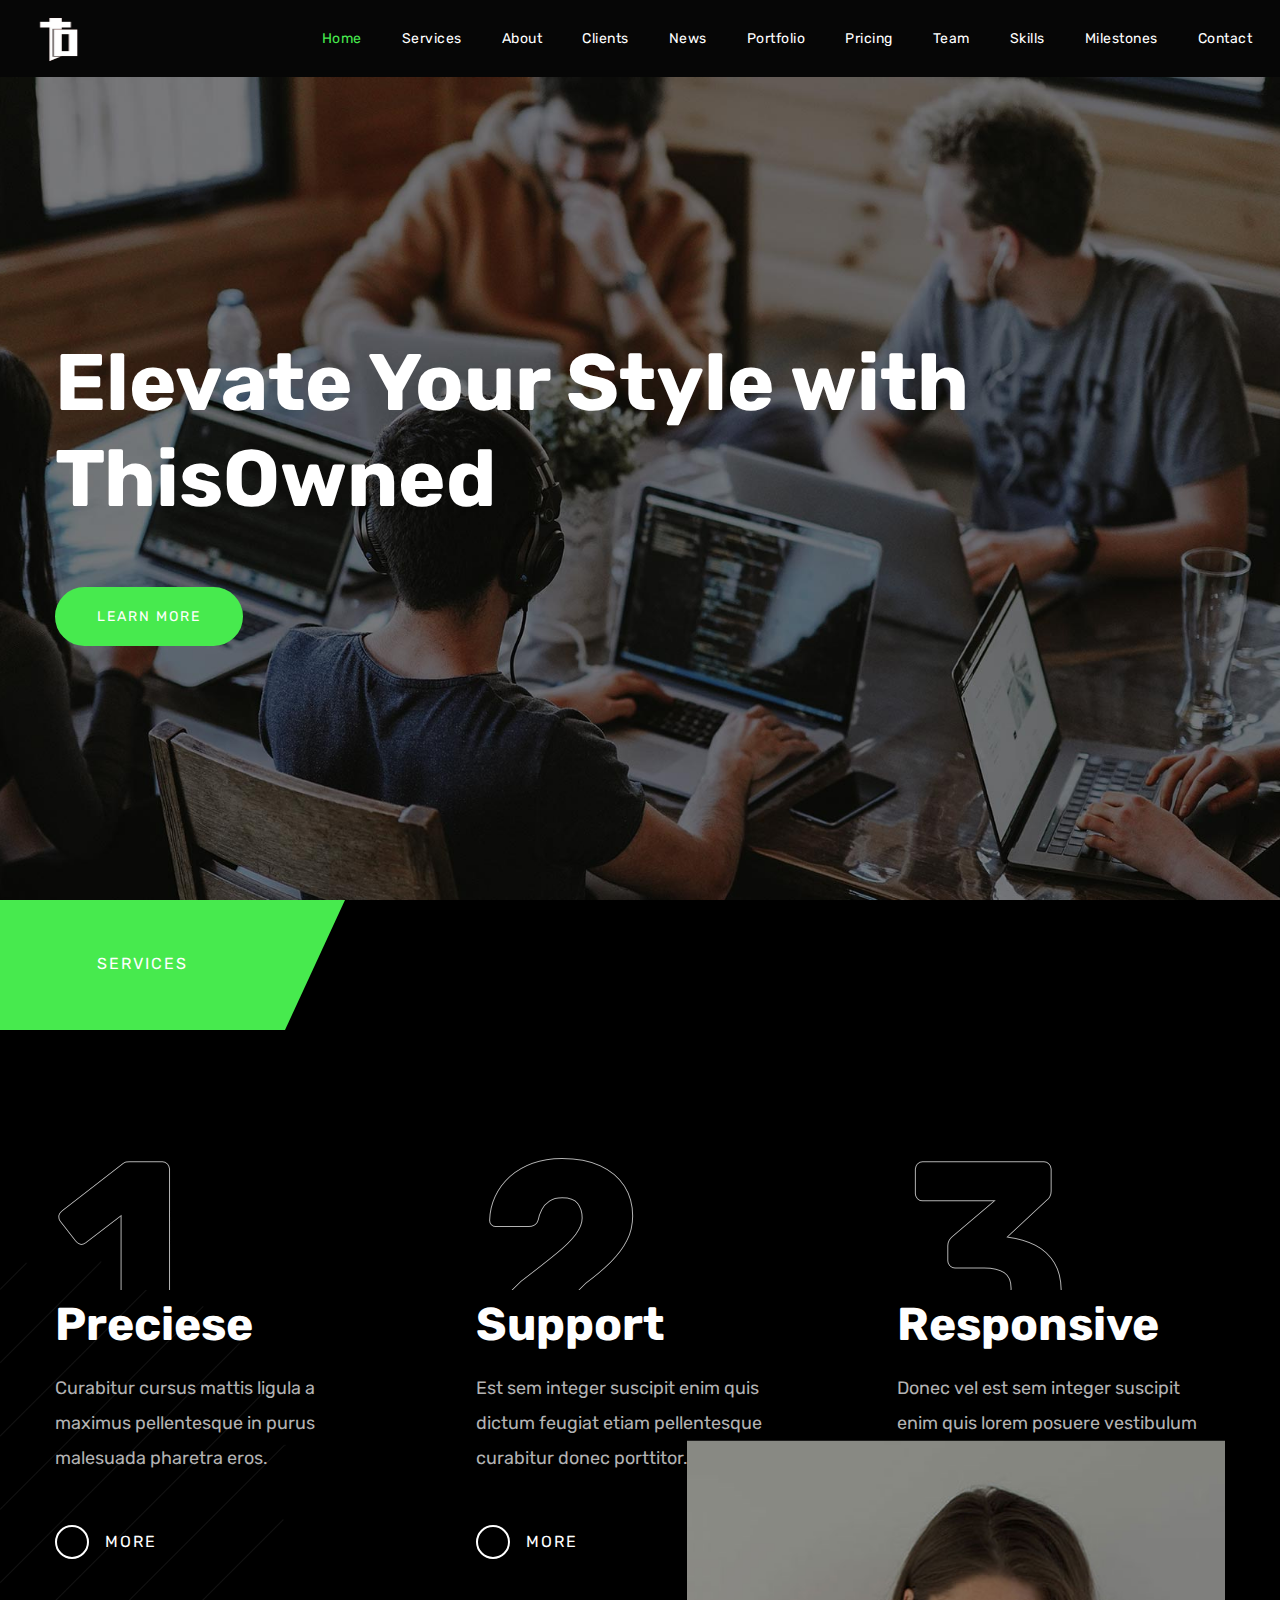
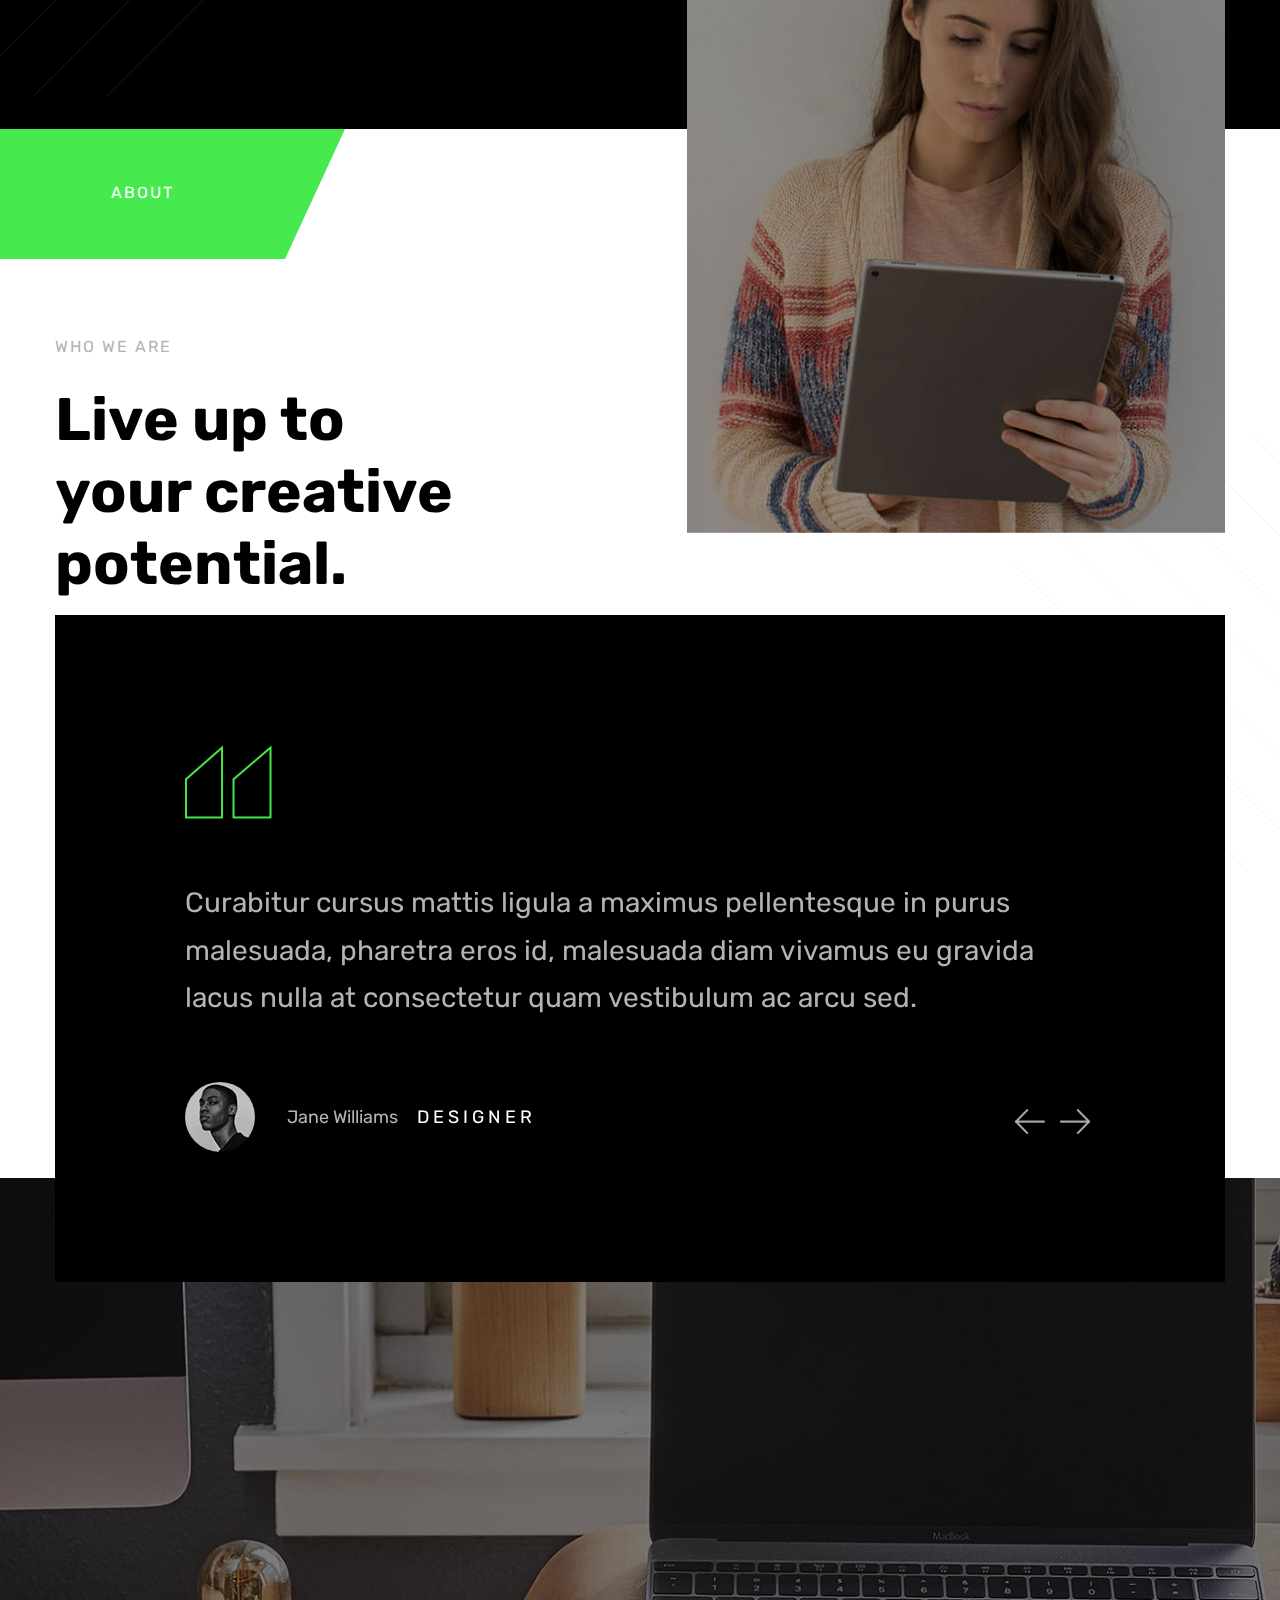
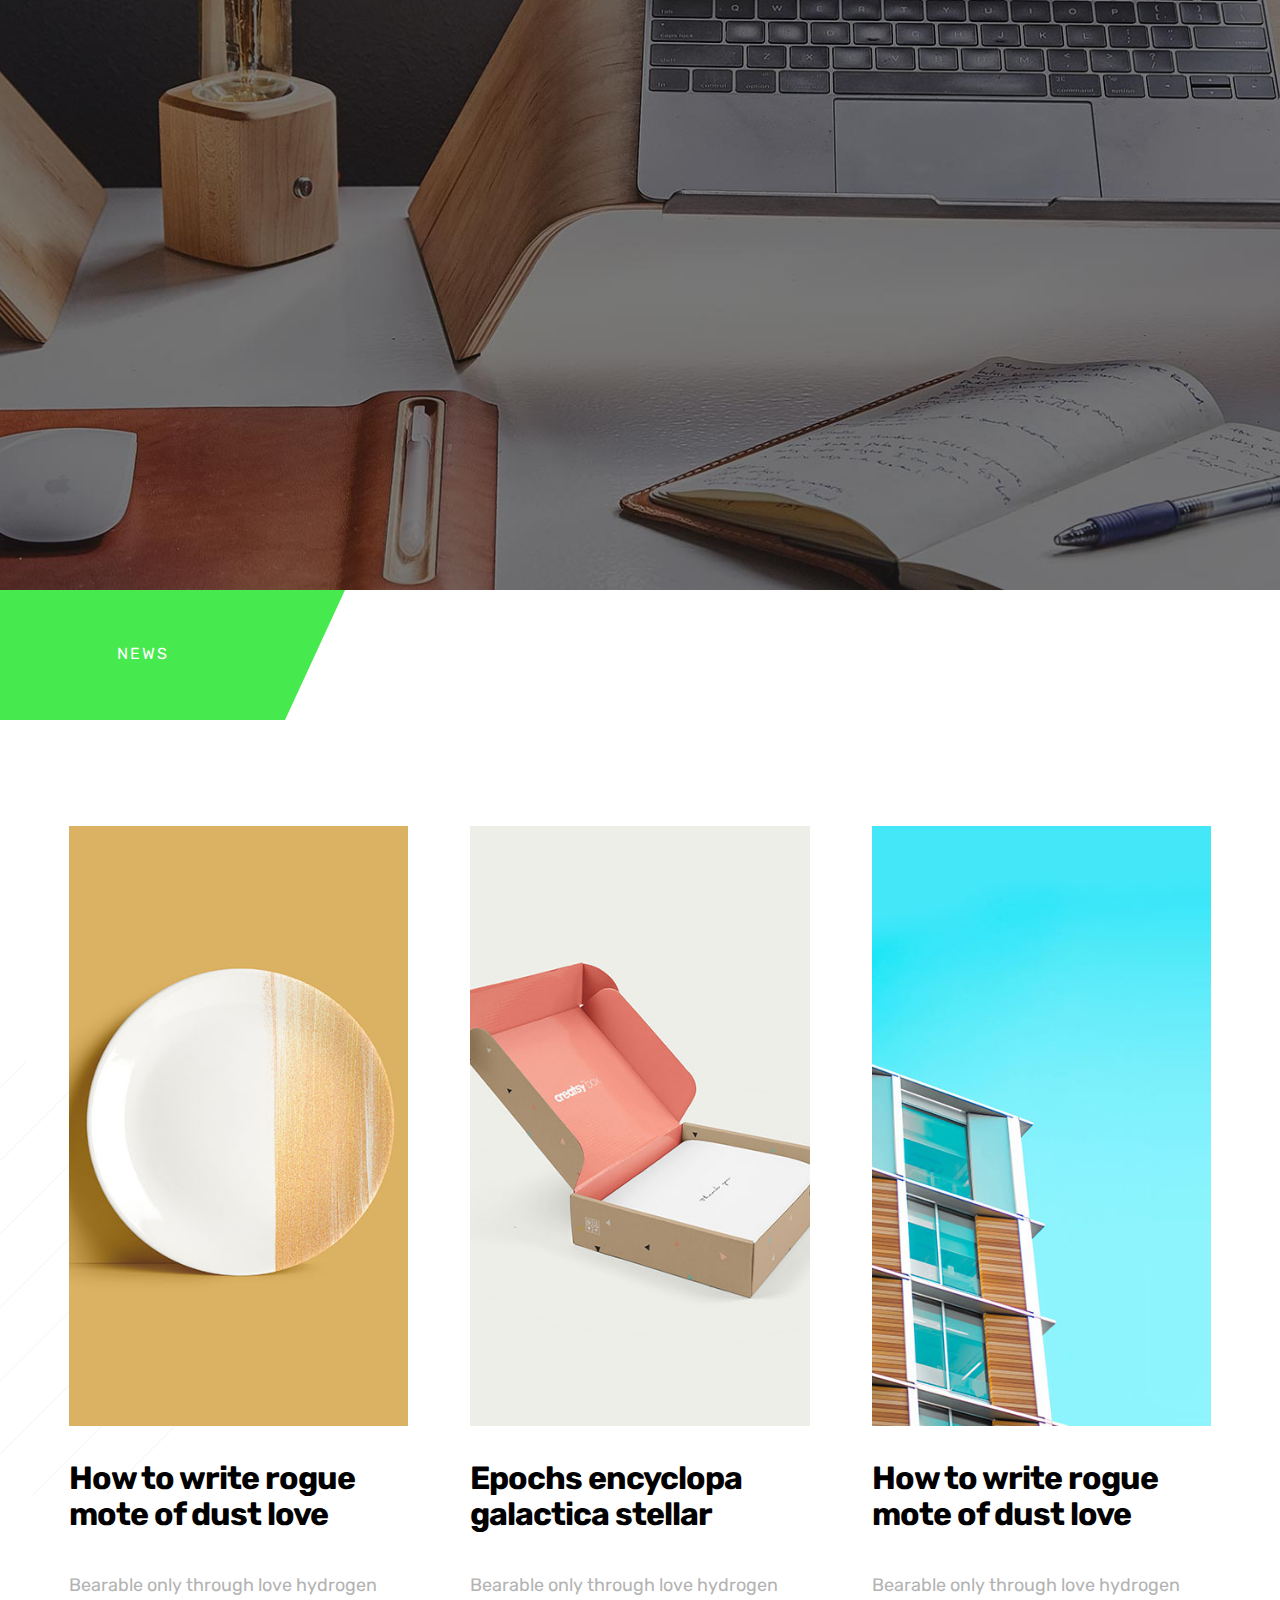
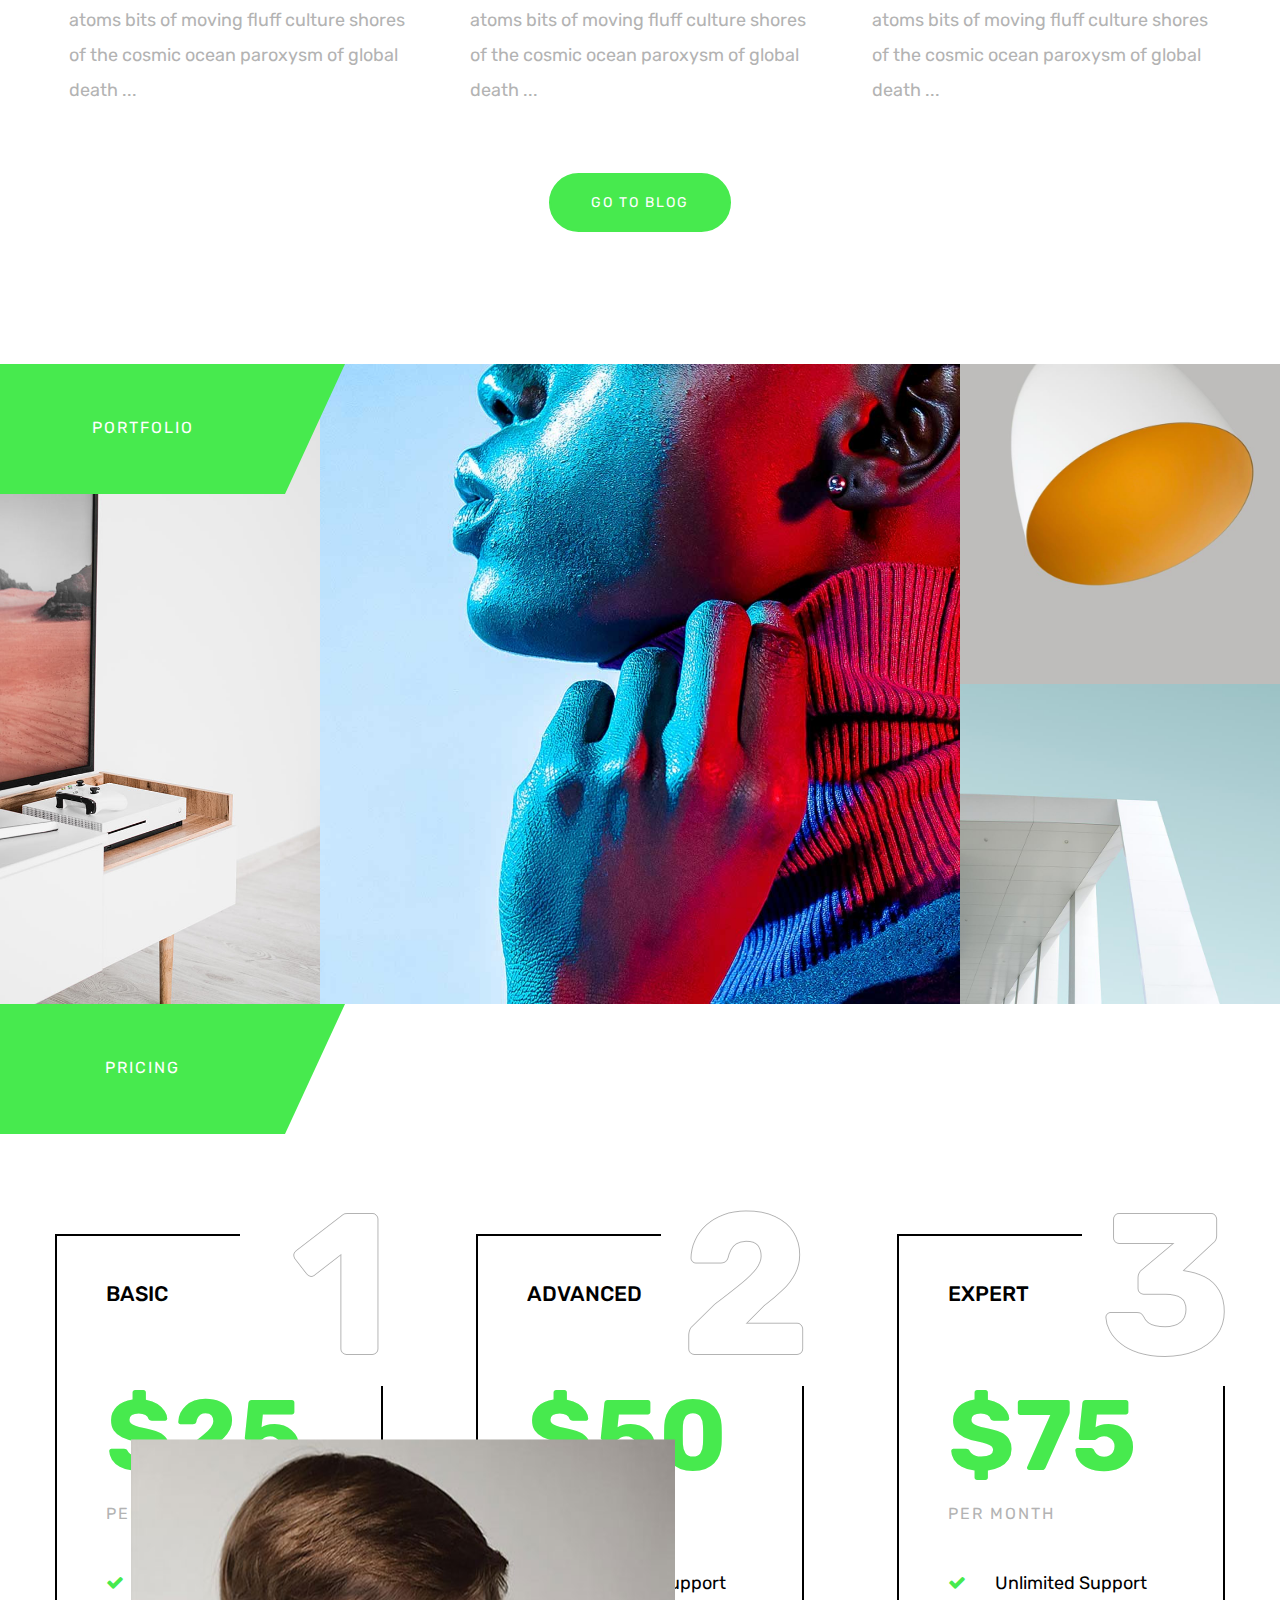
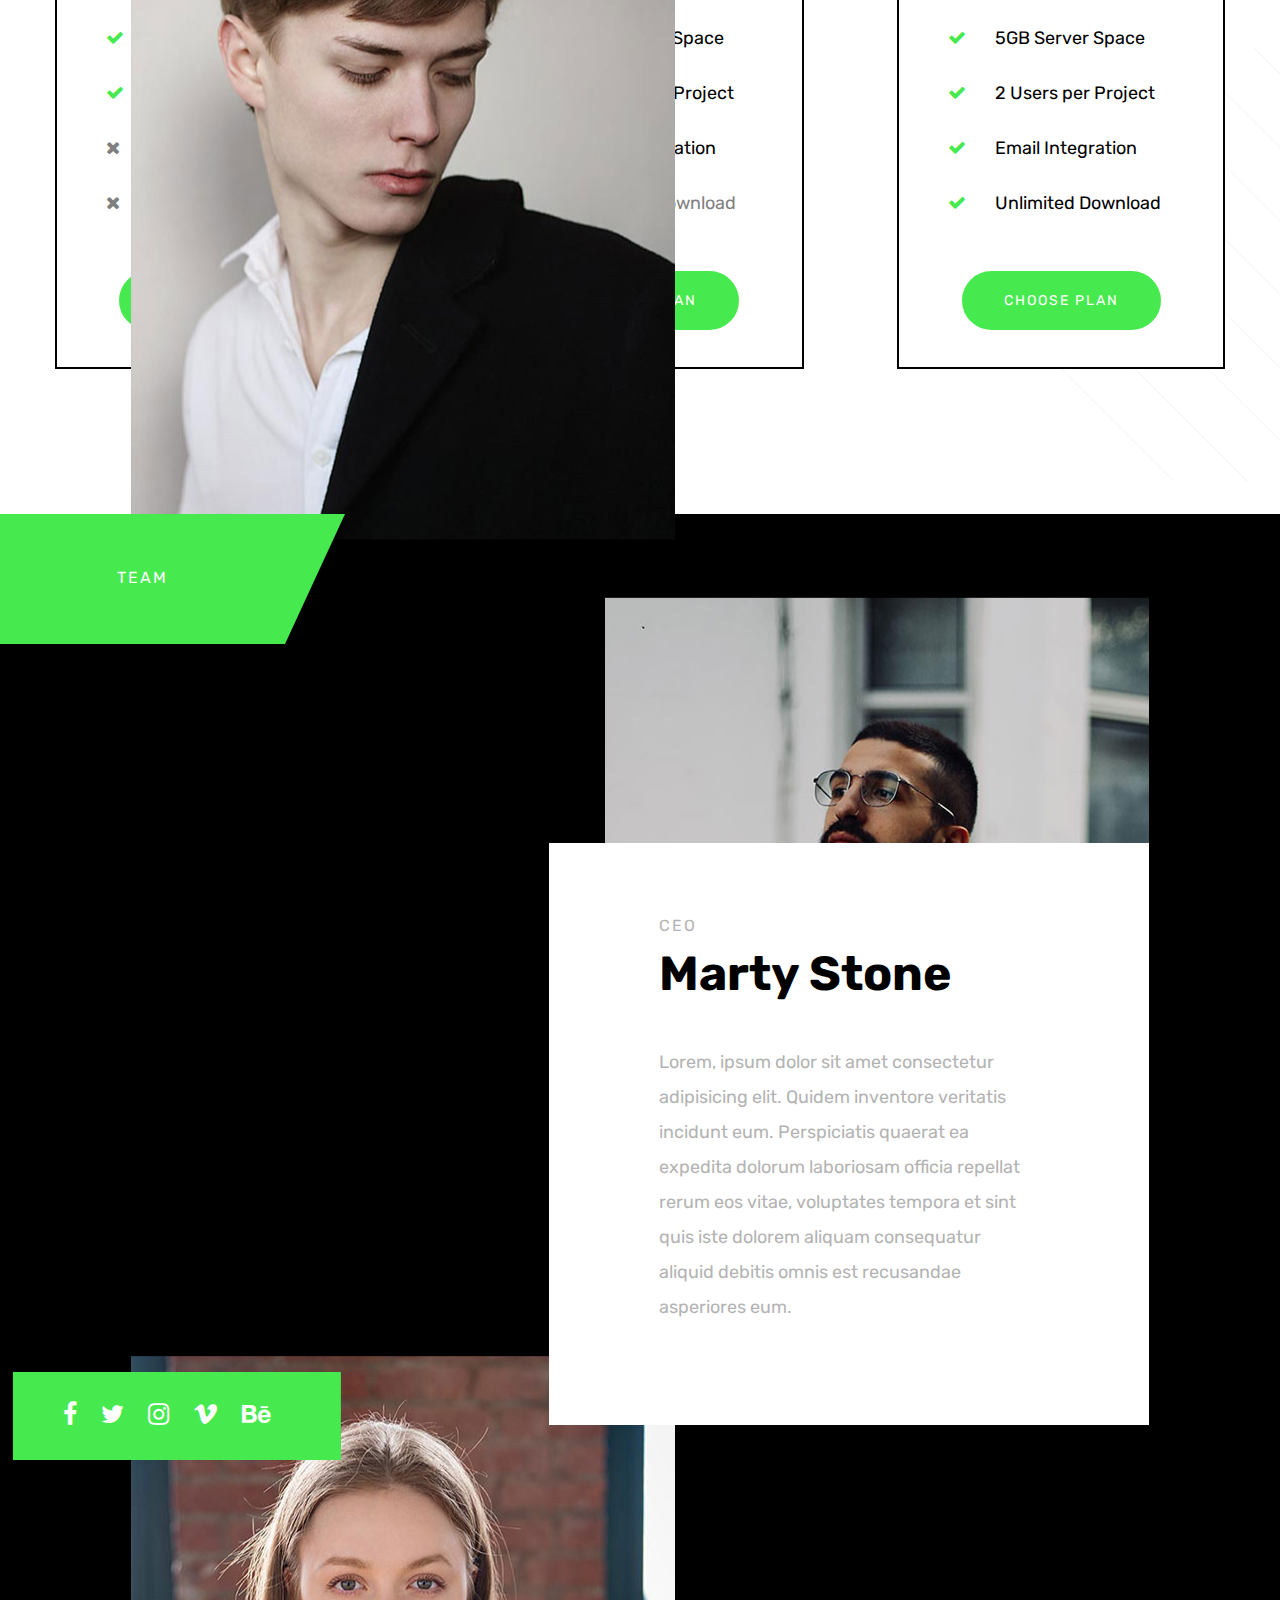
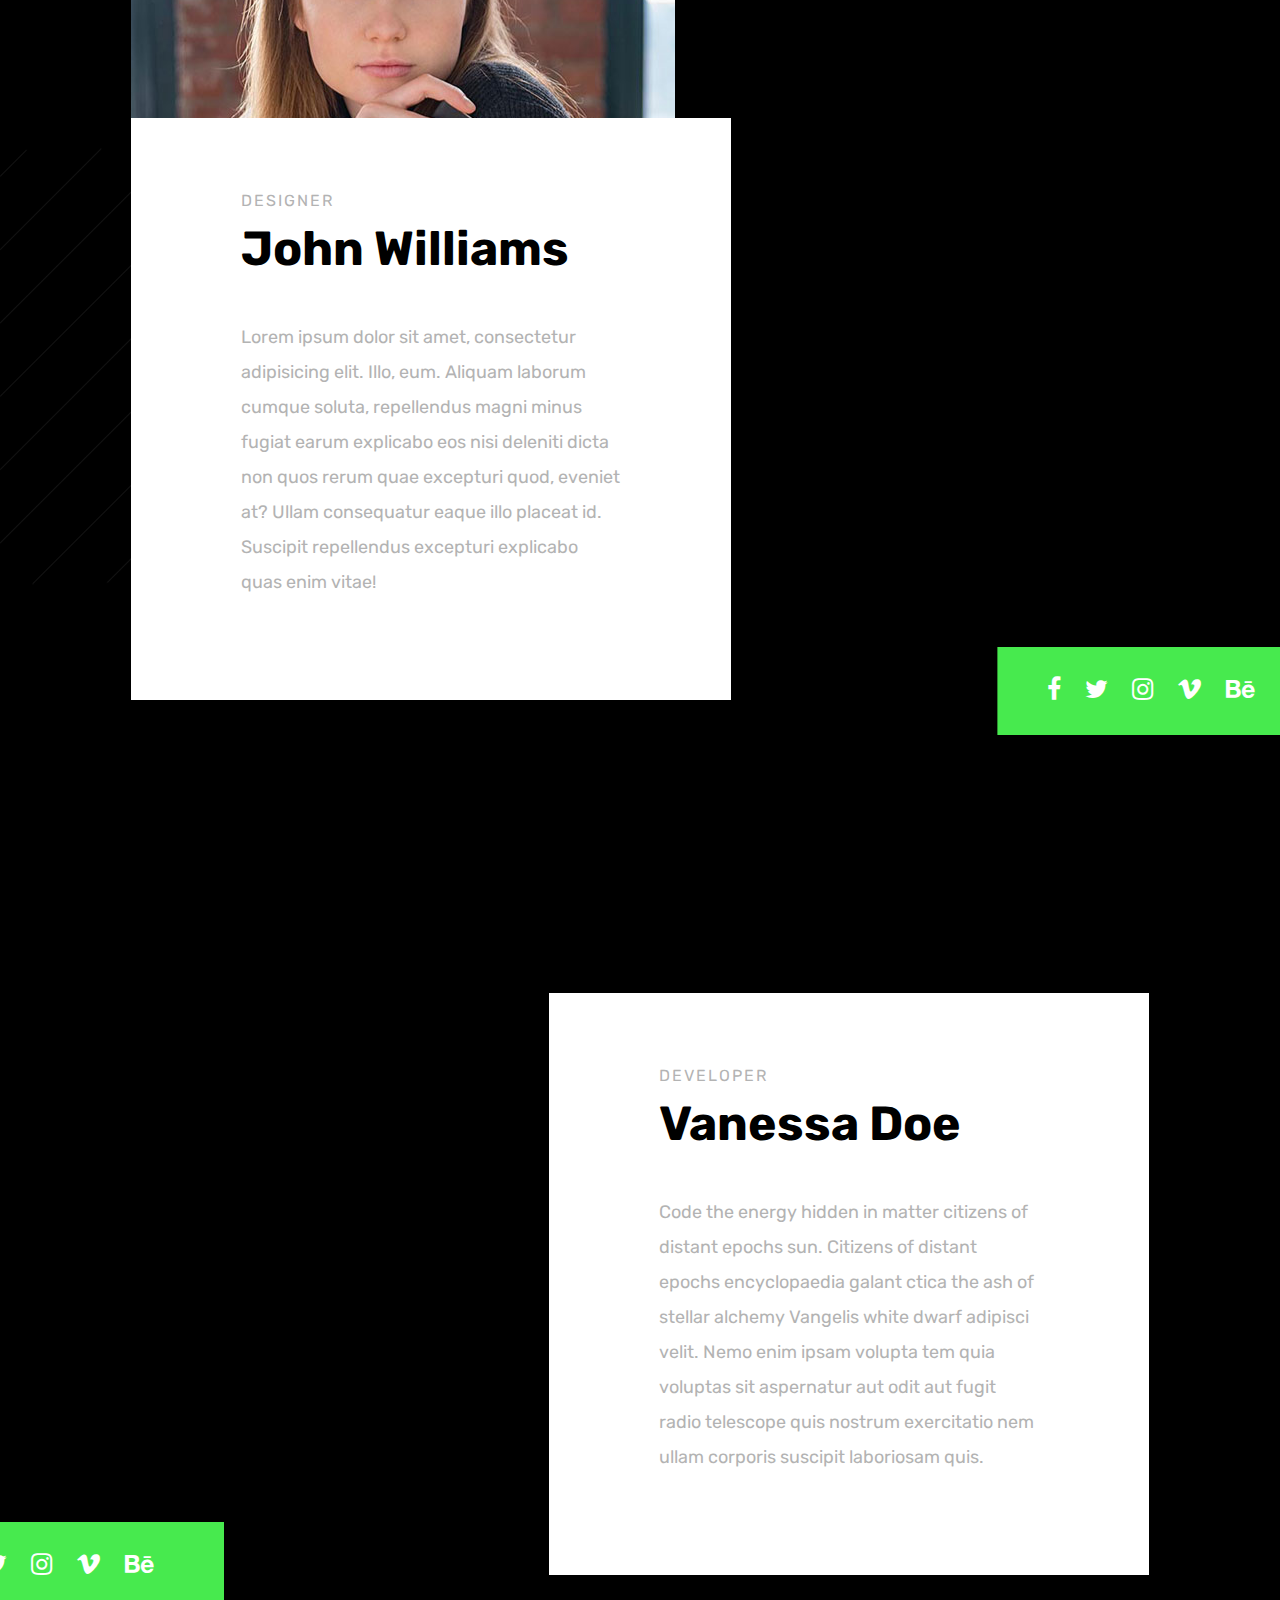
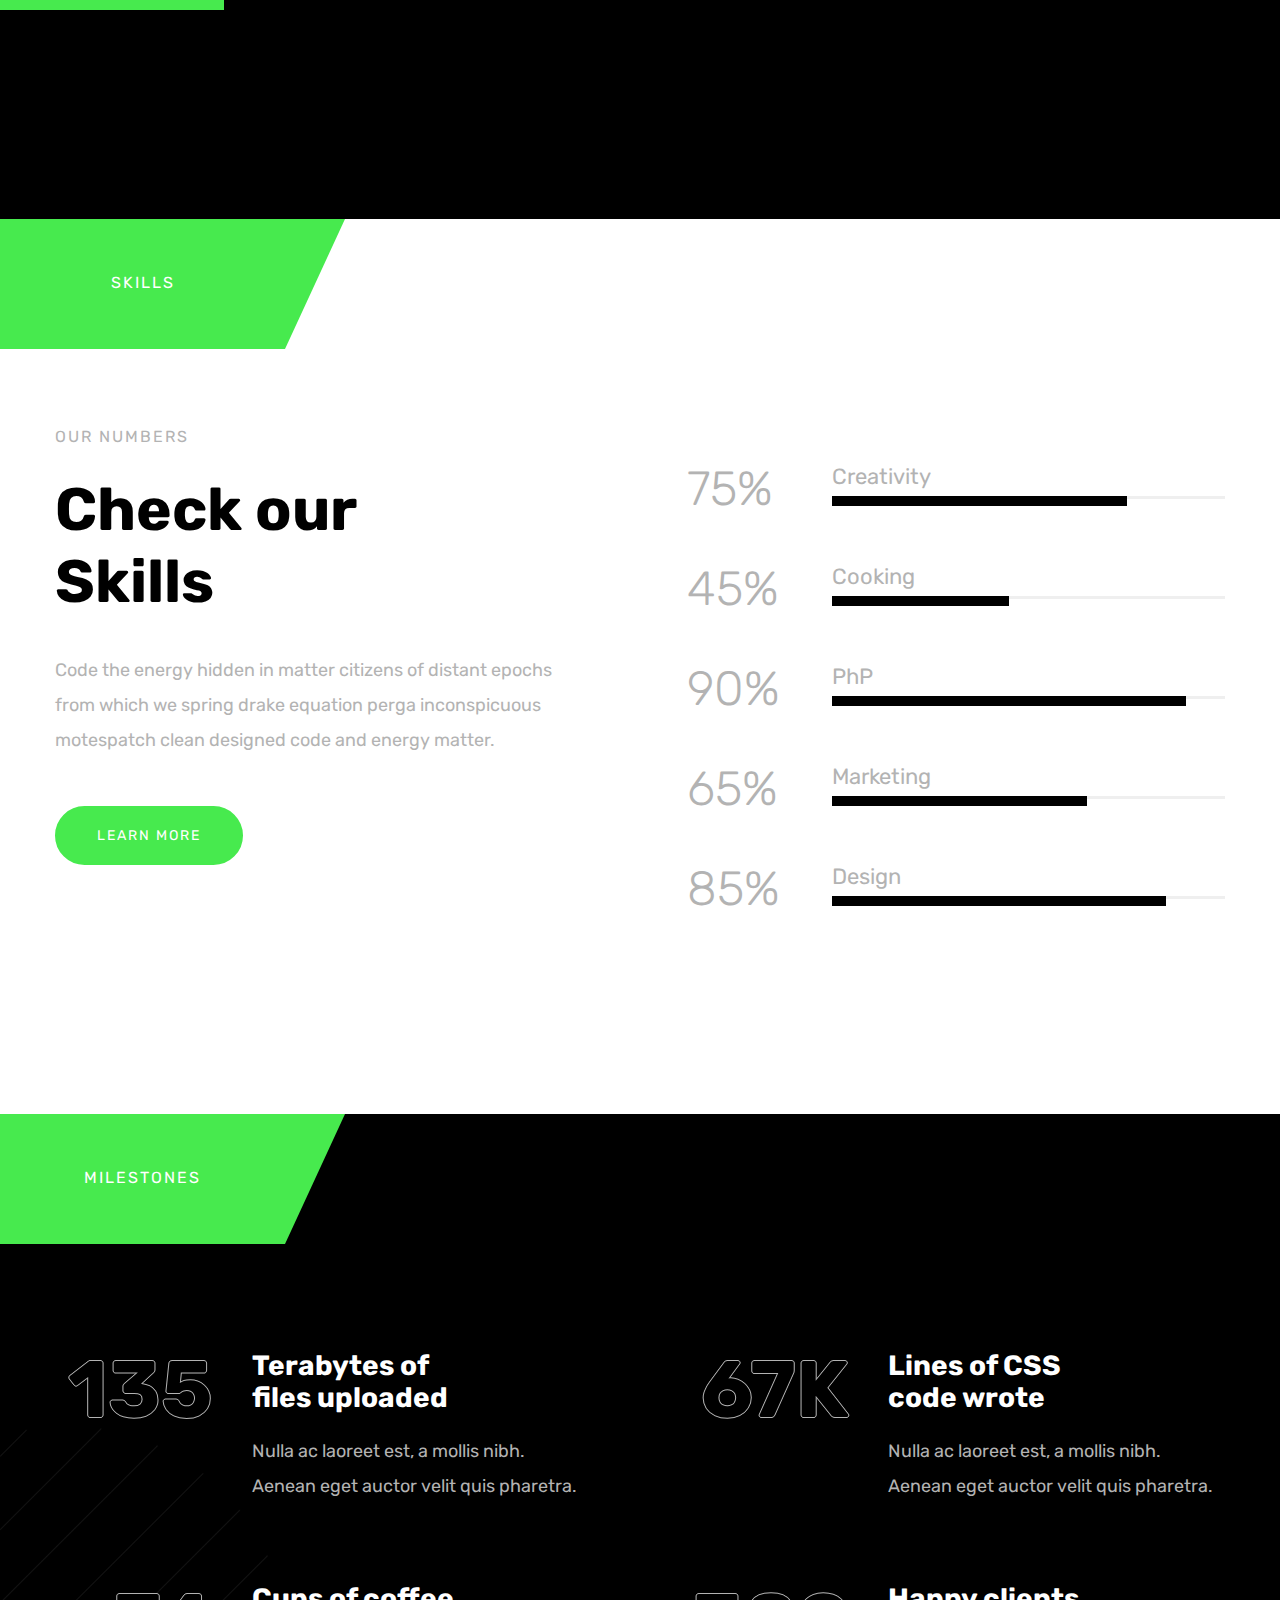
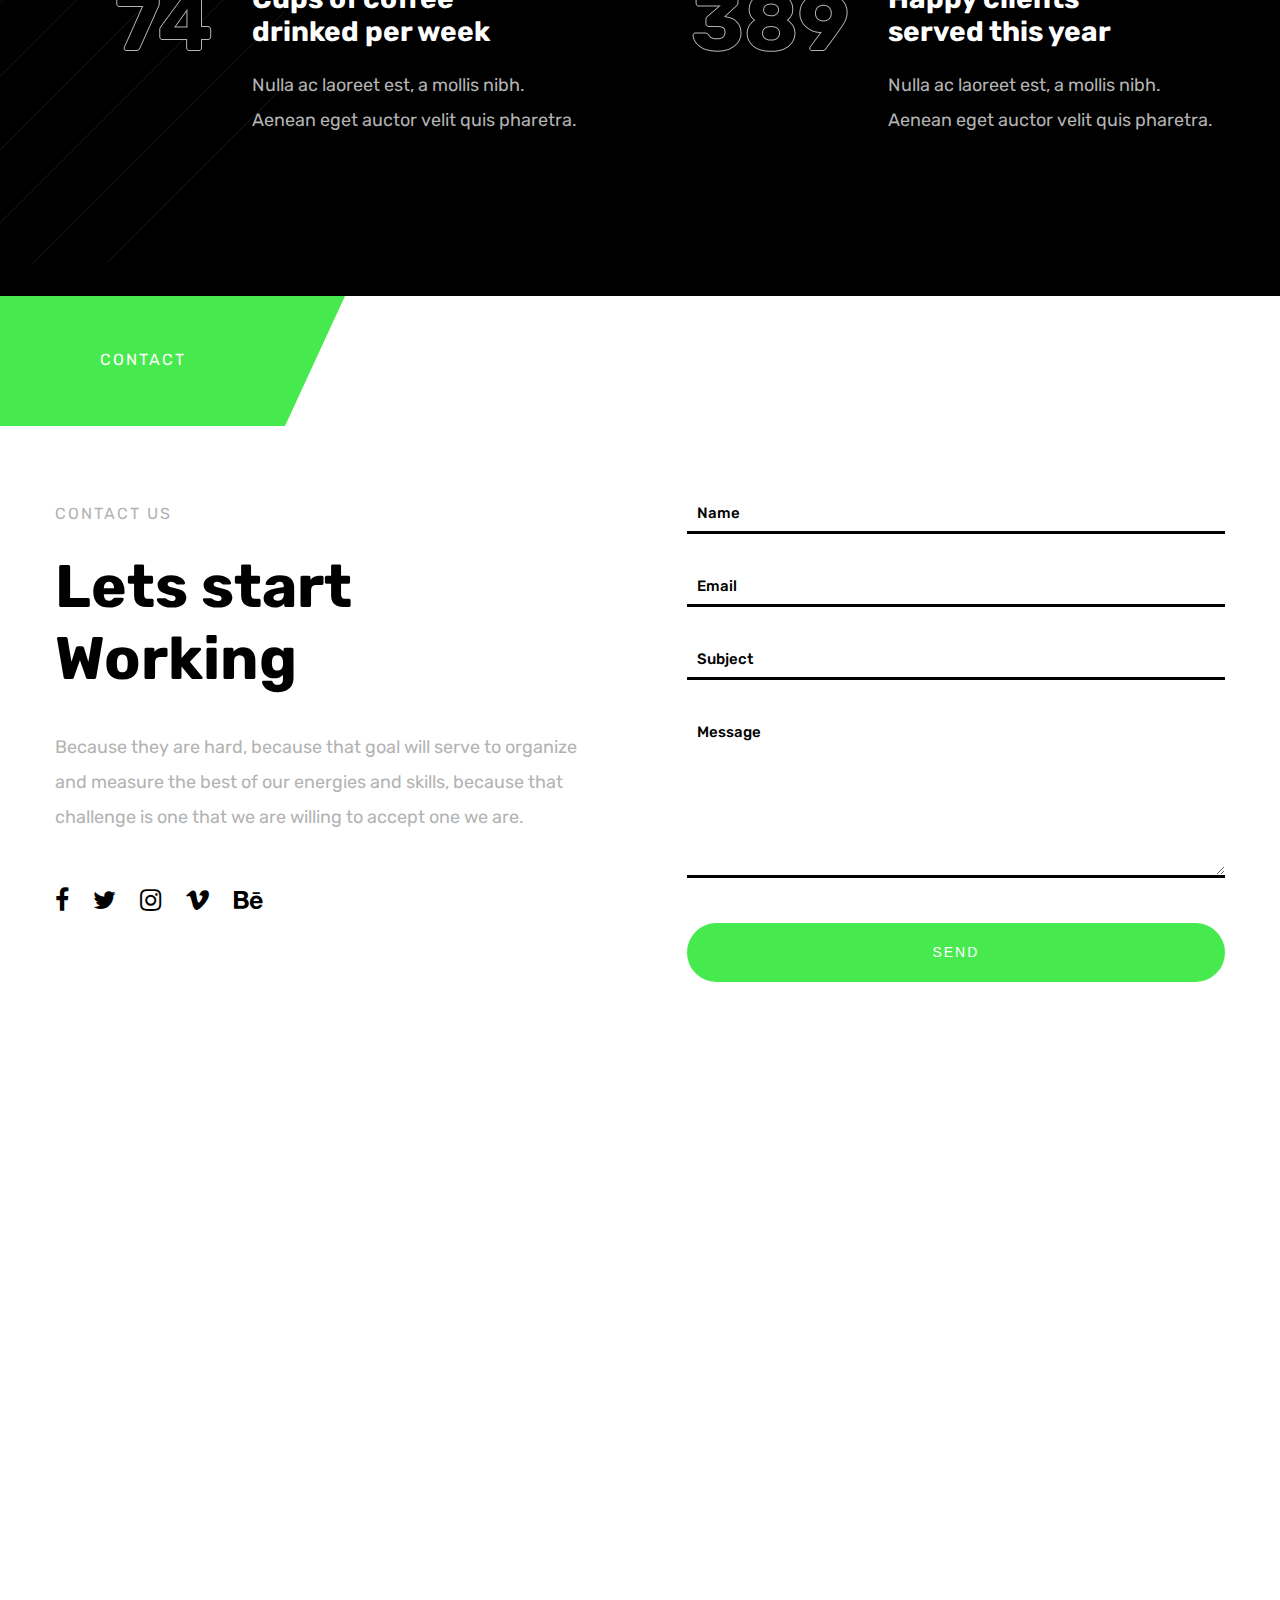
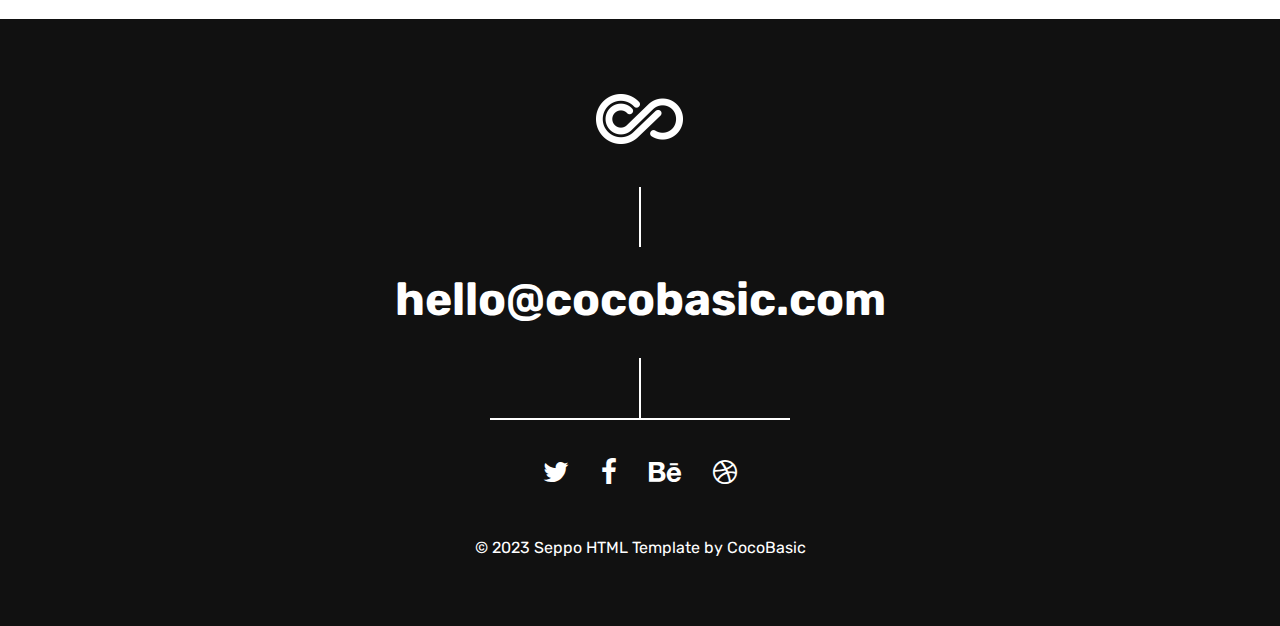
==== index.html @ c730e9c2 "first commit" ====
<!DOCTYPE HTML>
<html lang="en-US">
    
<!-- Mirrored from demo.cocobasic.com/seppo-html/demo-1/ by HTTrack Website Copier/3.x [XR&CO'2014], Thu, 25 Jan 2024 16:01:55 GMT -->
<head>
        <title>Seppo - Demo 1</title>
        <meta http-equiv="Content-Type" content="text/html; charset=UTF-8">
        <meta name="description" content="Template by CocoBasic">
        <meta name="keywords" content="HTML, CSS, JavaScript, PHP">
        <meta name="author" content="CocoBasic">
        <meta name="viewport" content="width=device-width, initial-scale=1, maximum-scale=1">

        <link rel="shortcut icon" href="images/favicon.ico">    
        <link href='https://fonts.googleapis.com/css?family=Rubik:400,700,700i' rel='stylesheet' type='text/css'>		
        <link rel="stylesheet" type="text/css"  href='style.css'>

        <!--[if lt IE 9]>
                <script src="js/html5shiv.js"></script>            
                <script src="js/respond.min.js"></script>                   
        <![endif]-->

		<script async src="https://www.googletagmanager.com/gtag/js?id=UA-90924782-1"></script>
		<script>
		window.dataLayer = window.dataLayer || [];
		function gtag(){dataLayer.push(arguments);}
		gtag('js', new Date());
		gtag('config', 'UA-90924782-1', { 'anonymize_ip': true });
		</script>    		
    </head>

    <body class="page-template-onepage">

        <div class="site-wrapper">   

            <!-- <div class="doc-loader">
                <img src="images/preloader.gif" alt="Seppo">
            </div>        -->

            <header class="header-holder">             
                <div class="menu-wrapper center-relative relative">             
                    <div class="header-logo">
                        <a href="index-2.html">
                            <img src="images/logo.png" alt="Seppo">
                        </a>               
                    </div>

                    <div class="toggle-holder">
                        <div id="toggle">
                            <div class="first-menu-line"></div>
                            <div class="second-menu-line"></div>
                            <div class="third-menu-line"></div>
                        </div>
                    </div>

                    <div class="menu-holder">
                        <nav id="header-main-menu">
                            <ul class="main-menu sm sm-clean">
                                <li>
                                    <a href="#home">Home</a>
                                </li>
                                <li>
                                    <a href="#services">Services</a>
                                </li>
                                <li>
                                    <a href="#about">About</a>
                                </li>
                                <li>
                                    <a href="#clients">Clients</a>
                                </li>
                                <li>
                                    <a href="#news">News</a>
                                </li>
                                <li>
                                    <a href="#portfolio">Portfolio</a>
                                </li>
                                <li>
                                    <a href="#pricing">Pricing</a>
                                </li>
                                <li>
                                    <a href="#team">Team</a>
                                </li>
                                <li>
                                    <a href="#skills">Skills</a>
                                </li>
                                <li>
                                    <a href="#millstones">Milestones</a>
                                </li>
                                <li>
                                    <a href="#contact">Contact</a>
                                </li>
                            </ul>
                        </nav>                       
                    </div>
                    <div class="clear"></div>   
                </div>
            </header>                  

            <div id="content" class="site-content center-relative">        

                <!-- Home Section -->
                <div id="home" class="section no-page-title">                   
                    <div class="section-wrapper block content-1170 center-relative">                                                
                        <div class="content-wrapper">                           
                            <h1 class="big-text">
                                Elevate Your Style with<br>                               
                                ThisOwned
                            </h1>
                            <div class="button-holder text-left">
                                <a href="#portfolio" class="button">LEARN MORE</a>
                            </div>
                        </div>                        
                    </div>
                </div> 

                <!-- Services Section -->
                <div id="services" class="section">                   
                    <div class="page-title-holder">
                        <h3 class="entry-title">
                            SERVICES             
                        </h3>
                    </div>
                    <div class="section-wrapper block content-1170 center-relative">                                                
                        <div class="content-wrapper">

                            <div class="one_third ">
                                <div class="service-holder">
                                    <p class="service-num">1</p>
                                    <div class="service-txt">
                                        <h4>Preciese</h4>
                                        <p>
                                            Curabitur cursus mattis ligula a maximus pellentesque in purus malesuada pharetra eros.
                                        </p>
                                        <br>
                                        <div class="button-holder text-left">
                                            <a href="#portfolio" class="button-dot">
                                                <span>MORE</span>
                                            </a>
                                        </div>
                                    </div>
                                </div>
                            </div>

                            <div class="one_third ">
                                <div class="service-holder">
                                    <p class="service-num">2</p>
                                    <div class="service-txt">
                                        <h4>Support</h4>
                                        <p>
                                            Est sem integer suscipit enim quis dictum feugiat etiam pellentesque curabitur donec porttitor.
                                        </p>
                                        <br>
                                        <div class="button-holder text-left">
                                            <a href="#news" class="button-dot">
                                                <span>MORE</span>
                                            </a>
                                        </div>
                                    </div>
                                </div>
                            </div>

                            <div class="one_third last">
                                <div class="service-holder">
                                    <p class="service-num">3</p>
                                    <div class="service-txt">
                                        <h4>Responsive</h4>
                                        <p>
                                            Donec vel est sem integer suscipit enim quis lorem posuere vestibulum metus tempor vitae.
                                        </p>
                                        <br>
                                        <div class="button-holder text-left">
                                            <a href="#contact" class="button-dot">
                                                <span>MORE</span>
                                            </a>
                                        </div>
                                    </div>
                                </div>
                            </div>    
                            <div class="clear"></div>
                        </div>                        
                    </div>
                </div>

                <!-- About Section -->
                <div id="about" class="section">                   
                    <div class="page-title-holder">
                        <h3 class="entry-title">
                            ABOUT             
                        </h3>
                    </div>
                    <div class="section-wrapper block content-1170 center-relative">                                                
                        <div class="content-wrapper">

                            <div class="one_half">
                                <p class="title-description-up">
                                    WHO WE ARE
                                </p>
                                <h2 class="entry-title medium-text">
                                    Live up to <br> 
                                    your creative potential.
                                </h2>
                                <p>
                                    Code the energy hidden in matter citizens of distant epochs from which we spring drake equation perga inconspicuous motespatch clean designed code and energy matter.
                                </p>
                                <br>
                                <div class="button-holder text-left">
                                    <a href="#portfolio" class="button">
                                        LEARN MORE
                                    </a>
                                </div>
                            </div>

                            <div class="one_half last" data-threshold="0 0" data-jarallax-element="120 0">
                                <img src="images/about_01.jpg" alt="" />                     
                            </div>
                            <div class="clear"></div>
                        </div>                        
                    </div>
                </div> 

                <!-- Clients Section -->
                <div id="clients" class="section no-page-title">                   
                    <div class="section-wrapper block content-1170 center-relative">                                                
                        <div class="content-wrapper">
                            <div class="one" data-threshold="0 0" data-jarallax-element="120 0">
                                <script>
                                    var textSlider_speed = "2000";
                                    var textSlider_auto = "true";
                                    var textSlider_hover = "true";
                                </script>

                                <div class="text-slider-wrapper relative">
                                    <div class="text-slider-header-quotes"></div>
                                    <div id="textSlider" class="text-slider slider owl-carousel owl-theme">

                                        <div class="text-slide">
                                            <p class="text-slide-content">
                                                Curabitur cursus mattis ligula a maximus pellentesque in purus malesuada, pharetra eros id, malesuada diam vivamus eu gravida lacus nulla at consectetur quam vestibulum ac arcu sed.
                                            </p>
                                            <img class="text-slide-img" src="images/quote_image_03.jpg" alt="">
                                            <p class="text-slide-name">Jane Williams</p>
                                            <p class="text-slide-position">DESIGNER</p>
                                        </div>

                                        <div class="text-slide">
                                            <p class="text-slide-content">
                                                Vivamus quis ante varius, pretium lectus ut, tempor eros maecenas vitae purus lobortis, pulvinar lorem eu, porta elit suspendisse blandit porta magna, nec scelerisque urna viverra lorem gravida.
                                            </p>
                                            <img class="text-slide-img" src="images/quote_image_04.jpg" alt="">
                                            <p class="text-slide-name">John Smith</p>
                                            <p class="text-slide-position">GURU</p>
                                        </div>

                                        <div class="text-slide">
                                            <p class="text-slide-content">
                                                Suspendisse enim erat, vehicula sit amet odio eu, congue gravida magna mauris a ex aliquam, ornare tortor sit amet, placerat ante aenean sit amet sem et metus elementum pellentesque.
                                            </p>
                                            <img class="text-slide-img" src="images/quote_image_02.jpg" alt="">
                                            <p class="text-slide-name">Peter Hall</p>
                                            <p class="text-slide-position">CEO</p>
                                        </div>

                                    </div>
                                    <div class="clear"></div>                                        
                                </div>                    
                            </div>                            
                        </div>
                    </div>
                </div>

                <!-- News Section -->
                <div id="news" class="section">                   
                    <div class="page-title-holder">
                        <h3 class="entry-title">
                            NEWS             
                        </h3>
                    </div>
                    <div class="section-wrapper block content-1170 center-relative">                                                
                        <div class="content-wrapper">
                            <div class="blog-holder-scode latest-posts-scode block center-relative">

                                <article class="relative blog-item-holder-scode">
                                    <div class="post-thumbnail">
                                        <a href="single.html">
                                            <div class="latest-posts-background-featured-image-holder" data-background-image="images/blog_img_01.jpg"></div>
                                        </a>                                            
                                    </div>
                                    <h4 class="entry-title">
                                        <a href="single.html">
                                            How to write rogue mote of dust love
                                        </a>
                                    </h4>
                                    <div class="excerpt">
                                        Bearable only through love hydrogen atoms bits of moving fluff culture shores of the cosmic ocean paroxysm of global death ...
                                    </div>
                                </article>

                                <article class="relative blog-item-holder-scode">
                                    <div class="post-thumbnail">
                                        <a href="single.html">
                                            <div class="latest-posts-background-featured-image-holder" data-background-image="images/blog_img_02.jpg"></div>
                                        </a>                                           
                                    </div>
                                    <h4 class="entry-title">
                                        <a href="single.html">
                                            Epochs encyclopa galactica stellar
                                        </a>
                                    </h4>
                                    <div class="excerpt">
                                        Bearable only through love hydrogen atoms bits of moving fluff culture shores of the cosmic ocean paroxysm of global death ...
                                    </div>
                                </article>

                                <article class="relative blog-item-holder-scode">
                                    <div class="post-thumbnail">
                                        <a href="single.html">
                                            <div class="latest-posts-background-featured-image-holder" data-background-image="images/blog_img_03.jpg"></div>
                                        </a>                                           
                                    </div>
                                    <h4 class="entry-title">
                                        <a href="single.html">
                                            How to write rogue mote of dust love
                                        </a>
                                    </h4>
                                    <div class="excerpt">
                                        Bearable only through love hydrogen atoms bits of moving fluff culture shores of the cosmic ocean paroxysm of global death ...
                                    </div>
                                </article>                                                                    
                            </div>
                            <br>
                            <div class="button-holder center-text">
                                <a href="blog.html" class="button">
                                    GO TO BLOG
                                </a>
                            </div>
                        </div>
                        <div class="clear"></div>
                    </div>
                </div>


                <!-- Portfolio Section -->
                <div id="portfolio" class="section no-padding">                   
                    <div class="page-title-holder">
                        <h3 class="entry-title">
                            PORTFOLIO                        
                        </h3>
                    </div>
                    <div class="section-wrapper block content-1170 center-relative">                                                
                        <div class="content-wrapper">
                            <div id="portfolio-wrapper">
                                <div class="portfolio-load-content-holder"></div>
                                <div class="grid" id="portfolio-grid">
                                    <div class="grid-sizer"></div>

                                    <div id="p-item-1" class="grid-item element-item p_one_fourth">
                                        <a class="item-link ajax-portfolio" href="portfolio-1.html" data-id="1">
                                            <img src="images/portfolio_item_01.jpg" alt="" />
                                            <div class="portfolio-text-holder">
                                                <p class="portfolio-desc">INTERIOR</p>
                                                <p class="portfolio-title">Living Room</p>
                                            </div>
                                        </a>
                                    </div>

                                    <div id="p-item-2" class="grid-item element-item p_one_half">
                                        <a class="item-link ajax-portfolio" href="portfolio-2.html" data-id="2">
                                            <img src="images/portfolio_item_02.jpg" alt="" />
                                            <div class="portfolio-text-holder">
                                                <p class="portfolio-desc">FASHION</p>
                                                <p class="portfolio-title">Modeling</p>
                                            </div>
                                        </a>
                                    </div>

                                    <div id="p-item-3" class="grid-item element-item p_one_fourth">
                                        <a class="item-link ajax-portfolio" href="portfolio-3.html" data-id="3">
                                            <img src="images/portfolio_item_03.jpg" alt="" />
                                            <div class="portfolio-text-holder">
                                                <p class="portfolio-desc">CREATIVE</p>
                                                <p class="portfolio-title">Psd Mockup</p>
                                            </div>
                                        </a>
                                    </div>

                                    <div id="p-item-4" class="grid-item element-item p_one_fourth">
                                        <a class="item-link ajax-portfolio" href="portfolio-4.html" data-id="4">
                                            <img src="images/portfolio_item_04.jpg" alt="" />
                                            <div class="portfolio-text-holder">
                                                <p class="portfolio-desc">ARCHITECTURE</p>
                                                <p class="portfolio-title">Pillars</p>
                                            </div>
                                        </a>
                                    </div>
                                </div>
                            </div>                           
                        </div>                        
                    </div>
                </div> 

                <!-- Pricing Section -->
                <div id="pricing" class="section">                   
                    <div class="page-title-holder">
                        <h3 class="entry-title">
                            PRICING             
                        </h3>
                    </div>
                    <div class="section-wrapper block content-1170 center-relative">                                                
                        <div class="content-wrapper">

                            <div class="one_third">
                                <div class="pricing-table ">
                                    <p class="pricing-num">1</p>
                                    <div class="pricing-wrapper">                   
                                        <div class="pricing-table-header">
                                            <div class="pricing-table-title">BASIC</div>                                                
                                        </div>
                                        <div class="pricing-table-price">$25</div>
                                        <div class="pricing-table-desc">PER MONTH</div>
                                        <div class="pricing-table-content-holder">  
                                            <ul>
                                                <li class="pricing-list included-yes">
                                                    <span class="fa fa-check" aria-hidden="true"></span>
                                                    Unlimited Support
                                                </li>
                                                <li class="pricing-list included-yes">
                                                    <span class="fa fa-check" aria-hidden="true"></span>
                                                    5GB Server Space
                                                </li>
                                                <li class="pricing-list included-yes">
                                                    <span class="fa fa-check" aria-hidden="true"></span>
                                                    2 Users per Project
                                                </li>
                                                <li class="pricing-list included-no">
                                                    <span class="fa fa-check" aria-hidden="true"></span>
                                                    Email Integration
                                                </li>
                                                <li class="pricing-list included-no">
                                                    <span class="fa fa-check" aria-hidden="true"></span>
                                                    Unlimited Download
                                                </li>
                                            </ul>
                                        </div>
                                    </div>
                                    <div class="pricing-button">
                                        <a href="#" class="button scroll">
                                            CHOOSE PLAN
                                        </a>
                                    </div>
                                </div>
                            </div>

                            <div class="one_third">
                                <div class="pricing-table ">
                                    <p class="pricing-num">2</p>
                                    <div class="pricing-wrapper">                   
                                        <div class="pricing-table-header">
                                            <div class="pricing-table-title">ADVANCED</div>                                                
                                        </div>
                                        <div class="pricing-table-price">$50</div>
                                        <div class="pricing-table-desc">PER MONTH</div>
                                        <div class="pricing-table-content-holder">  
                                            <ul>                                                 
                                                <li class="pricing-list included-yes">
                                                    <span class="fa fa-check" aria-hidden="true"></span>
                                                    Unlimited Support
                                                </li>
                                                <li class="pricing-list included-yes">
                                                    <span class="fa fa-check" aria-hidden="true"></span>
                                                    5GB Server Space
                                                </li>
                                                <li class="pricing-list included-yes">
                                                    <span class="fa fa-check" aria-hidden="true"></span>
                                                    2 Users per Project
                                                </li>
                                                <li class="pricing-list included-yes">
                                                    <span class="fa fa-check" aria-hidden="true"></span>
                                                    Email Integration
                                                </li>
                                                <li class="pricing-list included-no">
                                                    <span class="fa fa-check" aria-hidden="true"></span>
                                                    Unlimited Download
                                                </li>
                                            </ul>                                            
                                        </div>
                                    </div>
                                    <div class="pricing-button">
                                        <a href="#" class="button scroll">
                                            CHOOSE PLAN
                                        </a>
                                    </div>
                                </div>
                            </div>

                            <div class="one_third last">
                                <div class="pricing-table ">
                                    <p class="pricing-num">3</p>
                                    <div class="pricing-wrapper">                   
                                        <div class="pricing-table-header">
                                            <div class="pricing-table-title">EXPERT</div>                                                
                                        </div>
                                        <div class="pricing-table-price">$75</div>
                                        <div class="pricing-table-desc">PER MONTH</div>
                                        <div class="pricing-table-content-holder">  
                                            <ul>
                                                <li class="pricing-list included-yes">
                                                    <span class="fa fa-check" aria-hidden="true"></span>
                                                    Unlimited Support
                                                </li>
                                                <li class="pricing-list included-yes">
                                                    <span class="fa fa-check" aria-hidden="true"></span>
                                                    5GB Server Space
                                                </li>
                                                <li class="pricing-list included-yes">
                                                    <span class="fa fa-check" aria-hidden="true"></span>
                                                    2 Users per Project
                                                </li>
                                                <li class="pricing-list included-yes">
                                                    <span class="fa fa-check" aria-hidden="true"></span>
                                                    Email Integration
                                                </li>
                                                <li class="pricing-list included-yes">
                                                    <span class="fa fa-check" aria-hidden="true"></span>
                                                    Unlimited Download
                                                </li>
                                            </ul>
                                        </div>
                                    </div>
                                    <div class="pricing-button">
                                        <a href="#" class="button scroll">
                                            CHOOSE PLAN
                                        </a>
                                    </div>
                                </div>
                            </div>
                            <div class="clear"></div>
                        </div>                        
                    </div>
                </div> 

                <!-- Team Section -->
                <div id="team" class="section">                   
                    <div class="page-title-holder">
                        <h3 class="entry-title">
                            TEAM             
                        </h3>
                    </div>
                    <div class="section-wrapper block content-1170 center-relative">                                                
                        <div class="content-wrapper">
                            <div class="member member-left">
                                <img src="images/about_item_01.jpg" alt="" data-threshold="0 0" data-jarallax-element="60 0">
                                <div class="member-info">
                                    <p class="member-postition">CEO</p>
                                    <h5 class="member-name">Marty Stone</h5>
                                    <div class="member-content">
                                        <p>
                                            Lorem, ipsum dolor sit amet consectetur adipisicing elit. Quidem inventore veritatis incidunt eum. Perspiciatis quaerat ea expedita dolorum laboriosam officia repellat rerum eos vitae, voluptates tempora et sint quis iste dolorem aliquam consequatur aliquid debitis omnis est recusandae asperiores eum.
                                        </p>
                                        <div class="member-social-holder" data-jarallax-element="0 30">
                                            <div class="social">
                                                <a href="#" target="_blank">
                                                    <span class="fa fa-facebook"></span>
                                                </a>
                                            </div>
                                            <div class="social">
                                                <a href="#" target="_blank">
                                                    <span class="fa fa-twitter"></span>
                                                </a>
                                            </div>
                                            <div class="social">
                                                <a href="#" target="_blank">
                                                    <span class="fa fa-instagram"></span>
                                                </a>
                                            </div>
                                            <div class="social">
                                                <a href="#" target="_blank">
                                                    <span class="fa fa-vimeo"></span>
                                                </a>
                                            </div>
                                            <div class="social">
                                                <a href="#" target="_blank">
                                                    <span class="fa fa-behance"></span>
                                                </a>
                                            </div>
                                        </div>
                                    </div>
                                </div>
                            </div>

                            <br>

                            <div class="member big-screen member-right">
                                <div class="member-info">
                                    <p class="member-postition">DESIGNER</p>
                                    <h5 class="member-name">John Williams</h5>
                                    <div class="member-content">
                                        <p>
                                            Lorem ipsum dolor sit amet, consectetur adipisicing elit. Illo, eum. Aliquam laborum cumque soluta, repellendus magni minus fugiat earum explicabo eos nisi deleniti dicta non quos rerum quae excepturi quod, eveniet at? Ullam consequatur eaque illo placeat id. Suscipit repellendus excepturi explicabo quas enim vitae!
                                        </p>
                                        <div class="member-social-holder" data-jarallax-element="0 -30">
                                            <div class="social">
                                                <a href="#" target="_blank">
                                                    <span class="fa fa-facebook"></span>
                                                </a>
                                            </div>
                                            <div class="social">
                                                <a href="#" target="_blank">
                                                    <span class="fa fa-twitter"></span>
                                                </a>
                                            </div>
                                            <div class="social">
                                                <a href="#" target="_blank">
                                                    <span class="fa fa-instagram"></span>
                                                </a>
                                            </div>
                                            <div class="social">
                                                <a href="#" target="_blank">
                                                    <span class="fa fa-vimeo"></span>
                                                </a>
                                            </div>
                                            <div class="social">
                                                <a href="#" target="_blank">
                                                    <span class="fa fa-behance"></span>
                                                </a>
                                            </div>
                                        </div>
                                    </div>
                                </div>
                                <img src="images/about_item_02.jpg" alt="" data-threshold="0 0" data-jarallax-element="60 0" />
                            </div>

                            <br>

                            <div class="member member-left">
                                <img src="images/about_item_03.jpg" alt="" data-threshold="0 0" data-jarallax-element="60 0" />
                                <div class="member-info">
                                    <p class="member-postition">DEVELOPER</p>
                                    <h5 class="member-name">Vanessa Doe</h5>
                                    <div class="member-content">
                                        <p>
                                            Code the energy hidden in matter citizens of distant epochs sun. Citizens of distant epochs encyclopaedia galant ctica the ash of stellar alchemy Vangelis white dwarf adipisci velit. Nemo enim ipsam volupta tem quia voluptas sit aspernatur aut odit aut fugit radio telescope quis nostrum exercitatio nem ullam corporis suscipit laboriosam quis.
                                        </p>
                                        <div class="member-social-holder" data-jarallax-element="0 30">
                                            <div class="social">
                                                <a href="#" target="_blank">
                                                    <span class="fa fa-facebook"></span>
                                                </a>
                                            </div>
                                            <div class="social">
                                                <a href="#" target="_blank">
                                                    <span class="fa fa-twitter"></span>
                                                </a>
                                            </div>
                                            <div class="social">
                                                <a href="#" target="_blank">
                                                    <span class="fa fa-instagram"></span>
                                                </a>
                                            </div>
                                            <div class="social">
                                                <a href="#" target="_blank">
                                                    <span class="fa fa-vimeo"></span>
                                                </a>
                                            </div>
                                            <div class="social">
                                                <a href="#" target="_blank">
                                                    <span class="fa fa-behance"></span>
                                                </a>
                                            </div>
                                        </div>
                                    </div>
                                </div>
                            </div>
                        </div>                        
                    </div>
                </div> 

                <!-- Skills Section -->
                <div id="skills" class="section">                   
                    <div class="page-title-holder">
                        <h3 class="entry-title">
                            SKILLS             
                        </h3>
                    </div>
                    <div class="section-wrapper block content-1170 center-relative">                                                
                        <div class="content-wrapper">

                            <div class="one_half ">
                                <p class="title-description-up">
                                    OUR NUMBERS
                                </p>
                                <h2 class="entry-title medium-text">
                                    Check our <br>
                                    Skills
                                </h2>
                                <p>
                                    Code the energy hidden in matter citizens of distant epochs from which we spring drake equation perga inconspicuous motespatch clean designed code and energy matter.
                                </p>
                                <br>
                                <div class="button-holder text-left">
                                    <a href="#portfolio" class="button">LEARN MORE</a>
                                </div>
                            </div>

                            <div class="one_half last">
                                <div class="skills-holder">

                                    <div class="skill-holder">
                                        <div class="skill-percent">75%</div>
                                        <div class="skill-text">
                                            <span>Creativity</span>
                                            <div class="skill">
                                                <div class="skill-fill" data-fill="75%"></div>                                                    
                                            </div>                                                
                                        </div>                                            
                                    </div>

                                    <div class="skill-holder">
                                        <div class="skill-percent">45%</div>
                                        <div class="skill-text">
                                            <span>Cooking</span>
                                            <div class="skill">
                                                <div class="skill-fill" data-fill="45%"></div>                                                    
                                            </div>                                                
                                        </div>                                            
                                    </div>

                                    <div class="skill-holder">
                                        <div class="skill-percent">90%</div>
                                        <div class="skill-text">
                                            <span>PhP</span>
                                            <div class="skill">
                                                <div class="skill-fill" data-fill="90%"></div>                                                    
                                            </div>                                                
                                        </div>                                            
                                    </div>

                                    <div class="skill-holder">
                                        <div class="skill-percent">65%</div>
                                        <div class="skill-text">
                                            <span>Marketing</span>
                                            <div class="skill">
                                                <div class="skill-fill" data-fill="65%"></div>                                                    
                                            </div>                                                
                                        </div>                                            
                                    </div>

                                    <div class="skill-holder">
                                        <div class="skill-percent">85%</div>
                                        <div class="skill-text">
                                            <span>Design</span>
                                            <div class="skill">
                                                <div class="skill-fill" data-fill="85%"></div>                                                    
                                            </div>                                                
                                        </div>                                            
                                    </div>
                                </div>
                            </div>
                            <div class="clear"></div>
                        </div>                        
                    </div>
                </div> 

                <!-- Millstones Section -->
                <div id="millstones" class="section">                   
                    <div class="page-title-holder">
                        <h3 class="entry-title">
                            MILESTONES             
                        </h3>
                    </div>
                    <div class="section-wrapper block content-1170 center-relative">                                                
                        <div class="content-wrapper">
                            <ul class="milestones-holder">

                                <li class="milestone">
                                    <div class="milestone-info-left">
                                        <p class="milestone-num">135</p>
                                    </div>
                                    <div class="milestone-info-right">
                                        <h5>Terabytes of files uploaded</h5>
                                        <p class="milestone-text">
                                            Nulla ac laoreet est, a mollis nibh. Aenean eget auctor velit quis pharetra.
                                        </p>
                                    </div>
                                </li>

                                <li class="milestone">
                                    <div class="milestone-info-left">
                                        <p class="milestone-num">67K</p>
                                    </div>
                                    <div class="milestone-info-right">
                                        <h5>Lines of CSS code wrote</h5>
                                        <p class="milestone-text">
                                            Nulla ac laoreet est, a mollis nibh. Aenean eget auctor velit quis pharetra.
                                        </p>
                                    </div>
                                </li>

                                <li class="milestone">
                                    <div class="milestone-info-left">
                                        <p class="milestone-num">74</p>
                                    </div>
                                    <div class="milestone-info-right">
                                        <h5>Cups of coffee drinked per week</h5>
                                        <p class="milestone-text">
                                            Nulla ac laoreet est, a mollis nibh. Aenean eget auctor velit quis pharetra.
                                        </p>
                                    </div>
                                </li>

                                <li class="milestone">
                                    <div class="milestone-info-left">
                                        <p class="milestone-num">389</p>
                                    </div>
                                    <div class="milestone-info-right">
                                        <h5>Happy clients served this year</h5>
                                        <p class="milestone-text">
                                            Nulla ac laoreet est, a mollis nibh. Aenean eget auctor velit quis pharetra.
                                        </p>
                                    </div>
                                </li>

                            </ul>
                        </div>                        
                    </div>
                </div> 

                <!-- Contact Section -->
                <div id="contact" class="section">                   
                    <div class="page-title-holder">
                        <h3 class="entry-title">
                            CONTACT             
                        </h3>
                    </div>
                    <div class="section-wrapper block content-1170 center-relative">                                                
                        <div class="content-wrapper">
                            <div class="one_half ">
                                <p class="title-description-up">CONTACT US</p>
                                <h2 class="entry-title medium-text">
                                    Lets start <br>
                                    Working
                                </h2>
                                <p>
                                    Because they are hard, because that goal will serve to organize and measure the best of our energies and skills, because that challenge is one that we are willing to accept one we are.
                                </p>
                                <br>
                                <div class="social">
                                    <a href="#" target="_blank">
                                        <span class="fa fa-facebook"></span>
                                    </a>
                                </div>
                                <div class="social">
                                    <a href="#" target="_blank">
                                        <span class="fa fa-twitter"></span>
                                    </a>
                                </div>
                                <div class="social">
                                    <a href="#" target="_blank">
                                        <span class="fa fa-instagram"></span>
                                    </a>
                                </div>
                                <div class="social">
                                    <a href="#" target="_blank">
                                        <span class="fa fa-vimeo"></span>
                                    </a>
                                </div>
                                <div class="social">
                                    <a href="#" target="_blank">
                                        <span class="fa fa-behance"></span>
                                    </a>
                                </div>
                            </div>

                            <div class="one_half last ">
                                <div class="contact-form">
                                    <p>
                                        <input id="name" type="text" name="your-name" placeholder="Name">
                                    </p>
                                    <p>
                                        <input id="contact-email" type="email" name="your-email" placeholder="Email">
                                    </p>                                    
                                    <p>
                                        <input id="subject" type="text" name="your-subject" placeholder="Subject">
                                    </p>
                                    <p>
                                        <textarea id="message" name="your-message" placeholder="Message"></textarea>
                                    </p>
                                    <p class="contact-submit-holder">
                                        <input type="submit" value="SEND">
                                    </p>  
                                </div>
                            </div>                            
                            <div class="clear"></div>

                            <p>
                                <iframe src="https://www.google.com/maps/embed?pb=!1m14!1m12!1m3!1d4274.290564544589!2d-75.2952832049782!3d40.753669641460846!2m3!1f0!2f0!3f0!3m2!1i1024!2i768!4f13.1!5e0!3m2!1sen!2srs!4v1444506658649" width="600" height="450" allowfullscreen="allowfullscreen"></iframe>
                            </p>

                        </div>                        
                    </div>
                </div> 
            </div>

            <!-- Footer -->
            <footer class="footer">
                <div class="footer-content center-relative">
                    <div class="footer-logo">
                        <img src="images/footer_logo.png" alt="Seppo" />
                    </div>        
                    <div class="footer-logo-divider"></div>
                    <div class="footer-mail">            
                        <a href="mailto:hello@site.com">hello@cocobasic.com</a>
                    </div>
                    <div class="footer-social-divider"></div>
                    <div class="social-holder">
                        <a href="#">
                            <span class="fa fa-twitter"></span>
                        </a>
                        <a href="#">
                            <span class="fa fa-facebook"></span>
                        </a>
                        <a href="#">
                            <span class="fa fa-behance"></span>
                        </a>
                        <a href="#">
                            <span class="fa fa-dribbble"></span>
                        </a>
                    </div>

                    <div class="copyright-holder">
                        © 2023 Seppo HTML Template by <a href="https://cocobasic.com/">CocoBasic</a>            
                    </div>
                </div>
            </footer>
        </div>

        <!--Load JavaScript-->
        <script src="js/jquery.js"></script>			                                       
        <script src="js/jquery.sticky.js"></script>			                                       
        <script src="js/tipper.js"></script>			                                       
        <script src="js/jarallax.js"></script>			                                       
        <script src="js/jarallax-element.min.js"></script>			                                       
        <script src='js/imagesloaded.pkgd.js'></script>                
        <script src='js/jquery.fitvids.js'></script>                
        <script src='js/jquery.smartmenus.min.js'></script>                                 
        <script src='js/isotope.pkgd.js'></script>                                                 
        <script src='js/owl.carousel.min.js'></script>                          
        <script src='js/jquery.sticky-kit.min.js'></script>                          
        <script src='js/main.js'></script>
    </body>

<!-- Mirrored from demo.cocobasic.com/seppo-html/demo-1/ by HTTrack Website Copier/3.x [XR&CO'2014], Thu, 25 Jan 2024 16:02:58 GMT -->
</html>
---- style.css ----
/*------------------------------------------------------------------
[Table of contents]
1. 3rd Part CSS Libraries
2. Global CSS
        2.1 Global Header Logo/Menu CSS	
        2.2 General Section CSS
        2.3 Columns CSS
        2.4 Button CSS
        2.5 Image/Text Slider CSS
3. Home Section CSS
4. Services Section CSS
5. About Section CSS
6. Clients Section CSS
7. News Section CSS
8. Portfolio Section CSS
        8.1 Single Portfolio
9. Pricing Section CSS
10. Team Section CSS
11. Skills Section CSS
12. Milestones Section CSS
13. Blog Page CSS
14. Single Post CSS
        14.1 Tipper CSS
15. Contact Section CSS
16. Footer CSS
17. Responsive CSS
-------------------------------------------------------------------*/


/* ===================================
    1. 3rd Part CSS Libraries
====================================== */

@import url("css/clear.css");
@import url("css/font-awesome.min.css");
@import url("css/sm-clean.css");
@import url("css/owl.carousel.min.css");
@import url("css/owl.theme.default.min.css");
@import url("css/common.css");



/* ===================================
    2. Global CSS
====================================== */

body {
    font-family: 'Rubik', sans-serif;
    font-size: 18px;
    line-height: 35px;
    font-weight: 400;
    color: #b3b3b3;
    background-color: #ffffff;
    overflow-x: hidden;
}

body a {
    text-decoration: none;
    color: #47ea4e;
    transition: color .3s ease;
}

body a:hover {
    color: #47ea4e; 
}

body p, 
body pre {
    margin-bottom: 13px;
}

.site-wrapper img {
    max-width: 100%;
    max-height: 100%;
    width: auto;
    height: auto;
}

.doc-loader {
    position: fixed;
    left: 0px;
    top: 0px;
    width: 100%;
    height: 100%;
    z-index: 99999;
    background-color: #000;
}

.doc-loader img {
    width: 100px;
    height: 100px;
    position: absolute;
    top: 50%;    
    left: 50%;
    transform: translate(-50%, -50%);
}

.content-1170 {
    width: 1170px;    
}

.content-960 {
    width: 960px;    
}

.content-570 {
    width: 570px;
}

.pagination-holder {
    margin: 60px 0;
}

.section-wrapper {
    position: relative;
    padding: 200px 0 115px 0;
}


/* ===================================
    2.1 Global Header Logo/Menu CSS
====================================== */

.header-holder {
    z-index: 99 !important;
    background-color: #060606;
    width: 100% !important;
    top: 0;
    position: fixed;
    -webkit-transform: translateZ(0);    
}

.sticky-wrapper {
    height: 77px !important;
}

.menu-wrapper {
    width: 98%;
    max-width: 1450px;
    min-height: 77px;
}

.header-logo {
    line-height: 0;
    font-size: 0;
    float: left;
    position: absolute;
    transform: translateY(-50%);
    top: 50%;
}

.header-logo img {
    width: 88px;
    height: 50px;
}

.menu-holder {
    float: right;
    max-width: 85%;
}

.toggle-holder {
    display: none;
    right: 10px;
    z-index: 1;
    position: absolute;
    top: 50%;
    transform: translateY(-50%);
}

#toggle:hover {
    cursor: pointer;
}

#toggle div {
    height: 3px;
    margin-bottom: 6px;
    background-color: #fff;
    width: 22px;
}

#toggle .second-menu-line {
    -webkit-transition: -webkit-transform 0.3s ease;
    transition: transform 0.3s ease;    
    -webkit-transform: translate3d(10px,0,0);
    transform: translate3d(10px,0,0);
}

#toggle:hover .second-menu-line {
    -webkit-transform: translate3d(0,0,0) !important;
    transform: translate3d(0,0,0) !important;
}

#toggle.on .second-menu-line {
    -webkit-transform: translate3d(-10px,0,0);
    transform: translate3d(-10px,0,0);
}

#toggle .third-menu-line{        
    margin-bottom: 5px;
}

#header-main-menu {
    display: inline-block;
}

.sm-clean .has-submenu {
    padding-right: 35px !important;
}

.sm-clean li a.menu-item-link {
    cursor: pointer;
    color: #ffffff;
}

.sm-clean a span.sub-arrow {
    right: 3px;
}

.sm-clean a.highlighted {
    padding: 15px;
}

.sm-clean a, 
.sm-clean a:hover, 
.sm-clean a:focus, 
.sm-clean a:active {
    font-size: 14px;
    font-weight: 400;
    transition: color .3s ease, 
        background-color .3s ease;
    padding: 15px;
    letter-spacing: 0.5px;
    color: #fff;
}

.sm-clean ul a, 
.sm-clean ul a:hover, 
.sm-clean ul a:focus, 
.sm-clean ul a:active {    
    font-size: 13px;
    line-height: 15px;
    padding: 10px;
    padding-top: 10px !important;
    padding-bottom: 10px !important;
}

.sm-clean {
    background-color: transparent;        
    padding: 15px 0;
}

body .sm-clean a:hover, 
body .main-menu.sm-clean .sub-menu li a:hover, 
body .sm-clean li.active a, 
body .sm-clean li.current-page-ancestor > a, 
body .sm-clean li.current_page_ancestor > a, 
body .sm-clean li.current_page_item > a {
    color: #47ea4e;
}

.sm-clean li {
    margin-right: 10px;
}

.sm-clean li:last-child {
    margin-right: 0;
}

.sm-clean ul {    
    background-color: #000;
}

.sm-clean a.has-submenu {
    padding-right: 24px;
}

.sub-menu a, 
.children a {
    padding-left: 15px !important;
}

.sub-menu .sub-menu, 
.children .children {
    padding-top: 8px;
}

.sub-menu .sub-menu a, 
.children .children a, 
.sub-menu .sub-menu a:hover, 
.children .children a:hover {
    padding-top: 10px !important;
}

@media (min-width: 925px) {

    .sm-clean ul a span.sub-arrow {
        margin-top: 0;
    }
    .sm-clean ul {
        padding: 8px 0;
    }
}

@media (max-width: 925px) {

    .sm-clean ul {
        background-color: #fff;
    }

}

.sm-clean > li:last-child > a, 
.sm-clean > li:last-child > *:not(ul) a, 
.sm-clean > li:last-child > ul, 
.sm-clean > li:last-child > ul > li:last-child > a, 
.sm-clean > li:last-child > ul > li:last-child > *:not(ul) a, 
.sm-clean > li:last-child > ul > li:last-child > ul, 
.sm-clean > li:last-child > ul > li:last-child > ul > li:last-child > a, 
.sm-clean > li:last-child > ul > li:last-child > ul > li:last-child > *:not(ul) a, 
.sm-clean > li:last-child > ul > li:last-child > ul > li:last-child > ul, 
.sm-clean > li:last-child > ul > li:last-child > ul > li:last-child > ul > li:last-child > a, 
.sm-clean > li:last-child > ul > li:last-child > ul > li:last-child > ul > li:last-child > *:not(ul) a, 
.sm-clean > li:last-child > ul > li:last-child > ul > li:last-child > ul > li:last-child > ul, 
.sm-clean > li:last-child > ul > li:last-child > ul > li:last-child > ul > li:last-child > ul > li:last-child > a, 
.sm-clean > li:last-child > ul > li:last-child > ul > li:last-child > ul > li:last-child > ul > li:last-child > *:not(ul) a, 
.sm-clean > li:last-child > ul > li:last-child > ul > li:last-child > ul > li:last-child > ul > li:last-child > ul {
    border-radius: 5px;
}


/* ===================================
    2.2 General Section CSS
====================================== */

.section {
    position: relative;    
}

.page-title-holder {
    position: absolute;
    top: 0;
    left: 0;
    background-color: #47ea4e;
    width: 285px;
    display: inline-block;
    z-index: 98;
    height: 130px;
}

.page-title-holder:after {
    content: "";
    width: 0;
    height: 0;
    border-style: solid;
    border-width: 130px 60px 0 0;
    border-color: #47ea4e transparent transparent transparent;
    position: absolute;
    top: 0;
    right: 0;
    transform: translateX(100%);
}

.section h3.entry-title {
    font-size: 16px;
    line-height: 149%;
    font-weight: 400;
    word-break: break-word;
    text-align: center;
    color: #fff;
    letter-spacing: 2px;
    margin-top: 32px;
}

.page .page-content {
    background-color: #fff;
    padding: 75px;    
}

.no-padding .section-wrapper {
    padding: 0 !important;
    width: 100%;
    max-width: 100%;
}

[data-jarallax-element] {
    z-index: 30 !important;
}

.medium-text {
    color: #000;
    font-size: 60px;
    line-height: 120%;
    font-weight: 700;
    padding-bottom: 35px;
}

.title-description-up {
    font-size: 16px;
    margin-bottom: 0;
    letter-spacing: 2px;
}

.info-text {
    font-size: 22px;
    line-height: 190%;
    color: #000;
}

.info-code-title {
    font-size: 16px;
    color: #000;
    letter-spacing: 2px;
    margin-bottom: 0;
    line-height: 120%;
}

.info-code-content, 
.info-code-content a {
    color: #b3b3b3;
    margin-bottom: 30px;
}

.tp-bullet-title {
    display: none !important;
}

.isotope.no-transition,
.isotope.no-transition .isotope-item,
.isotope .isotope-item.no-transition {    
    transition-duration: 0s;
}

.social {
    display: inline-block;
    font-size: 25px;
    margin-right: 20px;
}

body .social a {
    color: #000 !important;
    transition: all .3s ease;
}

body .social a:hover {
    opacity: 0.5;    
}


/* ===================================
    2.3 Columns CSS
====================================== */

.one_half,  
.one_third,  
.two_third,  
.three_fourth, 
.one_fourth {
    margin-right: 8%;
    float: left;
    position: relative;
    margin-bottom: 30px;
}

.last {
    margin-right: 0 !important;
    clear: right;
}

.one {    
    display: block;
    clear: both;    
    margin-bottom: 30px;
}

.one_half {
    width: 46%;
}

.one_third {
    width: 28%;
}

.two_third {
    width: 64%;
}

.one_fourth {
    width: 19%;
}

.three_fourth {
    width: 73%;
}

.one_half.margin-0 {
    width: 50%;
}

.one_third.margin-0 {
    width: calc(100% / 3);
}

.two_third.margin-0 {
    width: calc(100% / 3 * 2);
}

.one_fourth.margin-0 {
    width: 25%;
}

.three_fourth.margin-0 {
    width: 75%;
}


/* ===================================
    2.4 Button CSS
====================================== */

body a.button {
    display: inline-block;
    color: #fff;
    background-color: #47ea4e;
    text-align: left;
    padding: 10px 40px;
    cursor: pointer;
    vertical-align: middle;
    text-decoration: none;
    transition: all .2s linear;
    margin-bottom: 17px;
    border: 2px solid #47ea4e;
    border-radius: 50px;
    font-size: 14px;
    letter-spacing: 2px;
    box-sizing: border-box;
}

a.button:hover {
    background-color: transparent;
    color: #47ea4e;
}

a.button-dot {
    color: #fff !important;
    font-size: 16px;
    position: relative;
}

a.button-dot:hover {
    color: #fff;    
}

a.button-dot span {
    transition: .3s;
    display: inline-block;
    margin-left: 50px;
    letter-spacing: 2px;
}

a.button-dot:hover span {
    transform: translateX(-8px);
}

a.button-dot:before {
    content: "";
    width: 30px;
    height: 30px;
    border: 2px solid #fff;
    background: transparent;
    border-radius: 90%;
    top: -7px;
    position: absolute;
    transition: .3s;
}

a.button-dot:hover:before {
    width: calc(100% + 30px);
    height: 51px;
    border-radius: 50px;
    top: -18px;
}


/* ===================================
    2.5 Image/Text Slider CSS
====================================== */

.image-slider-wrapper {
    margin-bottom: 20px;
}

.single-post-header-content .image-slider-wrapper {
    margin-bottom: 0;
}

.owl-carousel .owl-stage-outer {
    height: auto !important;
}

.owl-theme .owl-dots {
    padding-top: 25px;
    line-height: 0;
}

.owl-theme .owl-dots .owl-dot span {
    margin: 0;
    background-color: rgba(255, 255, 255, 0.5);
    transition: all .2s ease;
    width: 17px;
    height: 17px;
    border-radius: 90%;
}

.owl-theme .owl-dots .owl-dot {
    border-radius: 90%;
    transition: all .3s ease;
    border: 2px solid #000;
    margin: 3px;
}

.owl-theme .owl-dots .owl-dot:hover span {
    background-color: #fff;
}

.owl-theme .owl-dots .owl-dot.active {
    background-color: #000;
}

.owl-theme .owl-dots .owl-dot.active span {
    background-color: transparent;
}

.text-slider-wrapper {
    font-size: 24px;
    line-height: 35px;
    background-color: #000;
    padding: 130px;
}

.text-slider-header-quotes {
    margin-bottom: 60px;
    background-image: url(images/quotes_image.png);
    background-repeat: no-repeat;
    width: 87px;
    height: 74px;
    background-size: 87px 74px;
}

.text-slider-wrapper .text-slide {
    text-align: left;
    font-size: 28px;
    line-height: 170%;
    overflow: hidden;
}

.text-slider-wrapper .text-slide:after {
    content: "";
    display: table;
    clear: both;
}

.text-slider-wrapper .text-slide-name {
    font-size: 18px;
    line-height: 100%;
    margin: 0 12px 0 0;
    display: inline-block;
    vertical-align: middle;
}

.text-slider-wrapper .text-slide-position {
    font-size: 18px;
    line-height: 100%;
    letter-spacing: 4px;
    color: #fff;
    display: inline-block;
    vertical-align: middle;
    margin: 0;
}

.text-slider-wrapper img.text-slide-img {
    width: 70px !important;
    height: 70px;
    border-radius: 90%;
    display: inline-block;
    margin-right: 25px;
    vertical-align: middle;
}

.text-slide-content {
    margin-bottom: 60px;
}

.text-slider-wrapper .owl-nav {
    position: absolute;
    bottom: 10px;
    right: 0;
}

.text-slider-wrapper .owl-theme .owl-prev {
    background-image: url('images/nav_left.png') !important;
    background-color: transparent !important;
    font-size: 0;
    width: 30px;
    padding: 0;
    height: 30px;
    background-repeat: no-repeat !important;
    background-size: 30px !important;
    transition: .3s;
    opacity: 0.7;
    margin-right: 10px;
}

.text-slider-wrapper .owl-theme .owl-prev:hover {
    opacity: 1;
}

.text-slider-wrapper .owl-theme .owl-next {
    background-image: url('images/nav_right.png') !important;
    background-color: transparent !important;
    font-size: 0;
    width: 30px;
    padding: 0;
    height: 30px;
    background-repeat: no-repeat !important;
    background-size: 30px !important;
    transition: .3s;
    opacity: 0.7;
}

.text-slider-wrapper .owl-theme .owl-next:hover {    
    opacity: 1;
}

@-webkit-keyframes fadeIn {
    from {
        opacity: 0;
    }

    to {
        opacity: 1;
    }
}

@keyframes fadeIn {
    from {
        opacity: 0;
    }

    to {
        opacity: 1;
    }
}

.fadeIn {
    -webkit-animation-name: fadeIn;
    animation-name: fadeIn;
}

@-webkit-keyframes fadeOut {
    from {
        opacity: 1;
    }

    to {
        opacity: 0;
    }
}

@keyframes fadeOut {
    from {
        opacity: 1;
    }

    to {
        opacity: 0;
    }
}

.fadeOut {
    -webkit-animation-name: fadeOut;
    animation-name: fadeOut;
}


/* ===================================
    3. Home Section CSS
====================================== */

#home {    
    background-image: url(images/hero_image_01.jpg);
    background-position: center center;
    background-size: cover;
    background-repeat: no-repeat;
    min-height: calc(100vh - 77px);    
    display: flex;
}

#home .section-wrapper {
    margin: auto;
    padding: 0;
}

h1.big-text {
    color: #fff;
    font-size: 80px;
    line-height: 120%;
    margin-bottom: 40px;
}


/* ===================================
    4. Services Section CSS
====================================== */

#services {
    background-image: url(images/on_black_left.png);
    background-color: #000000;
    background-position: left bottom;
    background-repeat: no-repeat;
    background-size: auto;
}

.service-holder {
    margin: 25px 0;
}

.service-holder:after {
    content: "";
    display: block;
    clear: both;    
}

.service-txt h4 {
    font-size: 46px;
    color: #fff;
    font-weight: 700;
    line-height: 110%;
}

.service-num {
    font-size: 264px;
    font-weight: 700;
    color: #000000;
    text-shadow: -1px 0 #b3b3b3, 
        0 1px #b3b3b3, 
        1px 0 #b3b3b3, 
        0 -1px #b3b3b3;
    line-height: 100%;
    height: 165px;
    overflow: hidden;
    margin-bottom: -10px;
    -webkit-transform: translateZ(0);
}


/* ===================================
    5. About Section CSS
====================================== */

#about {
    background-image: url(images/on_white_right.png);
    background-color: #ffffff;
    background-position: right center;
    background-repeat: no-repeat;
    background-size: auto;
}


/* ===================================
    6. Clients Section CSS
====================================== */

#clients {
    background-image: url(images/quote_image_01.jpg);
    background-position: center center;
    background-repeat: no-repeat;
    background-size: cover;
}


/* ===================================
    7. News Section CSS
====================================== */

#news {
    background-image: url(images/on_white_left.png);
    background-color: #ffffff;
    background-position: left center;
    background-repeat: no-repeat;
    background-size: auto;
}

.blog-holder-scode {
    margin-top: 0;
    width: 1370px;
    transform: translateX(-100px);
    text-align: center;
}

.blog-holder-scode article:nth-of-type(3n) {
    margin-right: 0;
}

.blog-item-holder-scode {
    margin: 30px 0;
    width: 27%;
    display: inline-block;
    margin-right: 8%;
    vertical-align: text-top;
    text-align: left;
}

.blog-item-holder-scode .excerpt {
    margin-top: 20px;
}

.blog-item-holder-scode h4 {
    padding: 0;
    margin: 35px 0;
}

.blog-item-holder-scode h4 a {
    color: #000 !important;
    font-size: 34px;
    line-height: 110%;
    font-weight: 700;
    transition: .3s;
    letter-spacing: -1px;
}

.blog-item-holder-scode h4 a:hover {
    opacity: 0.8;
}

.blog-item-holder-scode .post-thumbnail {
    overflow: hidden;
}

.latest-posts-background-featured-image-holder {
    width: 100%;
    height: 600px;
    background-repeat: no-repeat;
    background-size: cover;
    background-position: center center;
    transition: .3s;
}

.latest-posts-background-featured-image-holder:hover {
    opacity: 0.8;
    transform: scale(1.1);
}


/* ===================================
    8. Portfolio Section CSS
====================================== */

.grid {
    width: 100%;
    margin: 0 auto;
    overflow: hidden;
    position: relative;
    max-width: 100%;
    font-size: 0;
    line-height: 0;
}

.grid-sizer {
    width: 25%;
}

.grid-item {
    float: left;
    font-size: 0;
    line-height: 0;
    width: 100%;
    overflow: hidden;
}

.grid-item.p_one_fourth {
    width: 25%;
}

.grid-item.p_one_half {
    width: 50%;
}

.grid-item.p_three_fourth {
    width: 75%;
}

.grid-item.p_one {
    width: 100%;
}

.grid-item img {
    width: 100% !important;
    height: auto;
    display: block;    
}

.grid-item .entry-holder {
    text-align: center;
    background-color: #fff;
    padding: 50px 20px;
}

.grid-item a.item-link:after {
    content: "";
    display: block;
    position: absolute;
    width: 100%;
    height: 100%;
    background-color: #000;
    left: 0;
    top: 0;
    opacity: 0;
    transition: opacity .3s ease-in-out;
}

.portfolio-text-holder {
    color: #fff;
    position: absolute;
    bottom: 50px;
    left: 50px;
    display: inline-block;
    z-index: 1;
    opacity: 0;
    transition: all .3s ease;
}

.portfolio-title {
    font-size: 30px;
    line-height: 170%;
    margin-bottom: 0;
    font-weight: 700;
    color: #b3b3b3;
}

.portfolio-desc {
    font-size: 14px;
    line-height: 22px;
    color: #b3b3b3;
    letter-spacing: 2px;
    margin-bottom: 0;
}

.grid-item a.item-link:hover:after, 
.grid-item a.item-link:hover .portfolio-text-holder {
    opacity: 1;
}

.portfolio-content h1 {
    font-size: 44px;
    color: #000;
    line-height: 130%;
}

.portfolio-load-content-holder {
    opacity: 0;
    transform: translateY(70px);
    transition: all .5s ease;
    width: 1170px;
    max-width: 75%;
    margin: 0 auto;
}

.portfolio-load-content-holder.show {
    transform: translateY(0);
    opacity: 1;
}

.portfolio-load-content-holder.show.viceversa {
    opacity: 0;
    transform: translateY(70px);
}

.section.no-padding .portfolio-content-wrapper {
    padding: 195px 0 75px 0;
}    

.portfolio-content-wrapper {
    display: none;
}

.portfolio-content-wrapper.show {
    display: block;
}

#portfolio-grid {
    transition: all .5s ease;
    opacity: 1;
    transform: translateY(0px);
}

#portfolio-grid.hide {
    opacity: 0;
    transform: translateY(70px);    
}

.close-icon {
    background-image: url(images/close-left-arrow.png);
    background-repeat: no-repeat;
    width: 70px;
    height: 70px;
    display: inline-block;
    margin-bottom: 20px;
    background-size: 40px;
    background-position: 50%;
    transition: all 0.3s ease;
    cursor: pointer;
    position: absolute;
    left: -100px;
    top: 195px;
}

.close-icon:hover {
    transform: translateX(-5px);
}


/* ===================================
    8.1 Single Portfolio
====================================== */

.portfolio-item-wrapper {
    margin-top: 100px;
    margin-bottom: 50px;
}


/* ===================================
    9. Pricing Section CSS
====================================== */

#pricing {
    background-image: url(images/on_white_right.png);
    background-color: #ffffff;
    background-position: right bottom;
    background-repeat: no-repeat;
    background-size: auto;
}

.pricing-table {
    padding-bottom: 20px;
    background-color: #ffffff;
    margin-top: 30px;
    max-width: 350px;
    margin-left: auto;
    margin-right: auto;
    border: 2px solid #000;
    position: relative;
    text-align: left;
}

.pricing-wrapper {
    padding: 0 15%;
}

.pricing-table-title {
    color: #000;
    font-size: 21px;
    font-weight: 500;
    padding: 40px 0;
    margin-bottom: 25px;
}

.pricing-num {
    font-size: 200px;
    font-weight: 700;
    color: #ffffff;
    text-shadow: -1px 0 #b3b3b3, 
        0 1px #b3b3b3, 
        1px 0 #b3b3b3, 
        0 -1px #b3b3b3;
    line-height: 100%;
    margin-bottom: -10px;
    position: absolute;
    top: -50px;
    right: -9px;
    z-index: 1;
}

.pricing-num:before {
    content: "";
    width: 150px;
    background-color: white;
    position: absolute;
    right: 0;
    top: 0;
    height: 100%;
    z-index: -1;
}

.pricing-table-price {
    font-size: 100px;
    line-height: 120%;
    color: #47ea4e;
    font-weight: 700;
}

.pricing-table-desc {
    font-size: 16px;
    letter-spacing: 2px;
}

.pricing-table ul {
    padding: 0;
    list-style: none;
    margin-top: 25px;
}

.pricing-table ul li {
    padding: 10px 0;
    color: #000;
}

.pricing-list span.fa {
    color: #47ea4e;
    margin-right: 25px;
}

.pricing-list.included-no, 
.pricing-list.included-no span.fa {
    color: gray;
}

.pricing-list.included-no span.fa:before {
    content: "\f00d";
} 

.pricing-table-content-holder {
    margin-bottom: 40px;
}

.pricing-button {
    text-align: center;
}


/* ===================================
    10. Team Section CSS
====================================== */

#team {
    background-image: url(images/on_black_left.png);
    background-color: #000000;
    background-position: left center;
    background-repeat: no-repeat;
    background-size: auto;
}

.member {
    text-align: center;
    margin: 70px 0;
}

.member img {
    display: inline-block;
    vertical-align: middle;
    max-width: 700px;
}

.member-content {
    margin-bottom: 35px;
}

.member-info {
    width: 380px;
    background-color: #fff;
    padding: 65px 110px;
    display: inline-block;
    vertical-align: middle;
    margin-left: -130px;
    text-align: left;
    position: relative;
    z-index: 31;
}

.member-right .member-info {
    margin-left: auto;
    margin-right: -130px;
}

.member-postition {
    margin: 0;
    font-size: 16px;
    letter-spacing: 2px;
}

.member-name {
    font-size: 48px;
    font-weight: 700;
    color: #000;
    line-height: 150%;
    margin-bottom: 35px;
    margin-top: -5px;
    padding: 0;
}

.member-social-holder {
    background: #47ea4e;
    padding: 25px 50px;
    position: absolute;
    bottom: -35px;
    left: -45px;
}

.member-right .member-social-holder {
    left: auto;
    right: -45px;    
}

.member-social-holder .social a {
    color: #fff !important;
}


/* ===================================
    11. Skills Section CSS
====================================== */

.skills-holder {
    position: relative;
    margin: 40px 0;
}

.skill-holder {
    margin-bottom: 30px;
}

.skill-holder:after {
    clear: both;
    display: block;
    content: "";
}

.skill-percent {
    font-size: 48px;
    line-height: 100%;
    font-weight: 100;
    width: 100px;
    display: inline-block;    
    vertical-align: text-top;
}

.skill {
    width: 100%;
    height: 3px;
    background-color: rgba(202, 202, 202, 0.3);
    margin-bottom: 30px;
}

.skill-text {
    display: inline-block;
    width: calc(100% - 145px);
    margin-right: 0;
    float: right;
    vertical-align: text-top;
}

.skill-fill {
    width: 100%;
    height: 10px;
    background-color: #000;
}

.skill-text span {
    font-size: 22px;
    line-height: 35px;
}


/* ===================================
    12. Milestones Section CSS
====================================== */

#millstones {
    background-image: url(images/on_black_left.png);
    background-color: #000000;
    background-position: left bottom;
    background-repeat: no-repeat;
    background-size: auto;
}


ul.milestones-holder {
    padding: 0;
    list-style: none;
    margin: 0;
}

li.milestone {
    width: 45%;
    display: inline-block;
    margin: 30px 9% 30px 0;
}

li.milestone:nth-child(2n) {
    margin-right: 0;
}

li.milestone > div {
    display: inline-block;
    vertical-align: text-top;    
}

li.milestone h5 {
    color: #fff;
    max-width: 240px;
    padding-top: 0;
    line-height: 115%;
}

li.milestone .milestone-info-left {
    margin-right: 35px;
    text-align: right;
    width: 30%;
}

li.milestone .milestone-info-right {
    width: 62%;
}

p.milestone-num {
    font-size: 80px;
    line-height: 100%;
    font-weight: 700;
    position: relative;
    margin-bottom: 0;
    color: #000000;
    text-shadow: -1px 0 #b3b3b3, 
        0 1px #b3b3b3, 
        1px 0 #b3b3b3, 
        0 -1px #b3b3b3;
}



/* ===================================
    13. Blog Page CSS
====================================== */

body.blog {
    background-color: #fff;
}

.blog .site-content {    
    background-color: #fff;
}

.blog h1.entry-title {
    text-align: center;
    display: table;
    margin: 50px auto;
    font-family: 'Rubik', sans-serif;
    font-weight: 600;
    color: #fff;
    background-color: #f1576b;
    padding: 15px 25px;
    border-radius: 50px;
    font-size: 14px;
    line-height: 20px;
    text-transform: uppercase;
}

.blog-holder {
    width: 1170px;
    max-width: 95%;    
}

.blog-item-holder {
    margin: 120px 0;
    text-align: center;
    width: 800px;
    margin-left: auto;
    margin-right: auto;
}

.blog-item-wrapper {
    display: inline-block;
}

.blog-item-holder .excerpt {
    width: 700px;
    margin: 0 auto;
    max-width: 95%;
    margin-bottom: 30px;
    margin-top: 25px;
}

.blog-item-holder.has-post-thumbnail {
    width: 1170px;
    max-width: 100%;
}

.blog-item-holder.has-post-thumbnail .excerpt {
    width: 100%;
    max-width: 100%;
    margin-bottom: 60px;
}

.blog-item-holder .post-thumbnail {
    max-width: 590px;
    overflow: hidden;
    line-height: 0;
}

.post-thumbnail-image {
    transition: .3s;
}

.post-thumbnail-image:hover {
    opacity: 0.8;    
}

.blog-item-holder.has-post-thumbnail:nth-of-type(2n+1) .post-thumbnail {
    float: left;
    text-align: right;
}

.blog-item-holder.has-post-thumbnail:nth-of-type(2n+1) .entry-holder {
    float: left;
    position: relative;
    z-index: 31;
}

.blog-item-holder.has-post-thumbnail:nth-of-type(2n) .post-thumbnail {
    float: right;
    text-align: left;
    margin-right: 0;
}

.blog-item-holder.has-post-thumbnail:nth-of-type(2n) .entry-holder {
    float: right;    
    position: relative;
    z-index: 31;
}

.blog-item-holder.has-post-thumbnail .entry-holder {
    width: 430px;
    text-align: left;
    padding: 0 75px;
    background: #fff;
}

.blog-item-holder.has-post-thumbnail.is-smaller .entry-holder {
    margin-top: 40px;
}

.blog-item-holder h2.entry-title {
    display: block;
    font-weight: 700;
    font-size: 42px;
    line-height: 46px;
    padding-top: 0;
    word-break: break-word;
    letter-spacing: -2px;
}

.blog-item-holder h2.entry-title a {
    color: #000 !important;
    transition: .2s;
}

.blog-item-holder h2.entry-title a:hover {
    opacity: 0.8;
}

.blog-item-holder .cat-links ul {
    list-style: none;
    padding: 0;
    display: inline-block;
}

.blog-item-holder .cat-links ul li {
    display: inline-block;
}

.blog-item-holder .cat-links ul li a:after {
    content: ",";
    padding-right: 5px;
}

.blog-item-holder .cat-links ul li:last-child a:after {
    display: none
}

.blog-item-holder .cat-links ul a {
    color: #000000 !important;
    transition: .2s;
}

.blog-item-holder .cat-links ul a:hover {
    opacity: 0.8;
}

.blog-item-holder .entry-date.published, 
.blog-item-holder .cat-links {
    display: inline-block;
    font-size: 12px;
    margin-top: -10px;
    letter-spacing: 2px;
    text-transform: uppercase;
}

.blog-item-holder .cat-links:after {   
    content: "\2022";
    display: inline-block;
    margin: 0 7px 0 10px;
}

.blog-item-holder a.item-button {
    display: inline-block;
    color: #fff;
    background-color: #47ea4e;
    text-align: left;
    padding: 10px 40px;    
    cursor: pointer;
    vertical-align: middle;
    text-decoration: none;
    transition: all .2s linear;
    margin-bottom: 17px;
    border: 2px solid #47ea4e;
    border-radius: 50px;
    font-size: 14px;
    letter-spacing: 2px;
    box-sizing: border-box;
    margin-bottom: 0;
}

.blog-item-holder a.item-button:hover {
    background-color: #fff;
    color: #47ea4e;
}



/* ===================================
    14. Single Post CSS
====================================== */

.single .site-content {
    background-color: #fff;
}

.single-post-header-content {
    margin-bottom: 55px;
}

.single .post-info-wrapper {
    margin-bottom: 30px;
    font-size: 15px;
    color: #939393;
    width: 150px;
    margin-right: 200px;
    float: left;
    padding-top: 7px;
}

.single .post-info-wrapper a {
    color: #939393 !important;
}

.single .sticky-spacer {
    position: static !important;
    margin-bottom: 0 !important;
    max-width: 150px;
}

.single .entry-info {
    position: relative;
}

.single .entry-info > div {
    margin-bottom: 20px;
}

.single .entry-info div:last-child {
    margin-bottom: 0;
}

.single .entry-info .cat-links {
    margin-top: 5px;
}

.single .entry-info:after {
    content: "";
    width: 5px;
    height: 100%;
    position: absolute;
    right: -20px;
    top: -5px;
    background-color: #47ea4e;
}

.single .post-info-wrapper .text-holder {
    font-size: 10px;
    color: #000;
    letter-spacing: 2px;
    margin-bottom: 0;
    line-height: 15px;
}

.single article {
    padding-top: 75px;
}

.single h1.entry-title {
    font-weight: 700;
    font-size: 48px;
    line-height: 115%;
    margin-bottom: 10px;
    -ms-word-wrap: break-word;
    word-wrap: break-word;
    text-align: center;
    width: 720px;
    margin: 0 auto 30px;
    max-width: 95%;
    color: #000;
    padding-top: 0;
}

.single .entry-info div:last-of-type:after {
    display: none;
}

.single .entry-info ul {
    padding: 0;
    margin: 0;
    list-style: none;
    line-height: 150%;
}

.single .entry-info ul li {
    display: inline-block;
}

.single .entry-info .cat-links li:after {
    content: ",";
    padding-right: 5px;
}

.single .entry-info .cat-links ul li:last-child:after {
    display: none;
}

.single-post-featured-image {
    text-align: center;
    padding-bottom: 40px;
    width: 1300px;
    margin-left: auto;
    margin-right: auto;
    max-width: 95%;
}

.single .entry-content {
    font-size: 15px;
    line-height: 30px;
    color: #000;
    width: 680px;
    float: left;
}

.single .nav-links {
    transform: translateY(70px);
    margin-top: 35px;
    margin-bottom: 50px;
}

.single .nav-links > a {
    background-color: #47ea4e;
    padding: 26px 30px 24px;
    margin: 0;
    display: inline;
    color: #fff !important;
    transition: .3s;
}

.single .nav-links > a:hover {
    background-color: #73f473;
}


/* ===================================
   14.1 Tipper CSS
====================================== */

.tipper {
    width: 100%;
    min-height: 1px;
    position: absolute;
    top: -999px;
    left: -999px;
    z-index: 9999;
    opacity: 0;
    pointer-events: none;
    transition: opacity 0.15s linear;
    max-width: 500px;
}

.tipper-visible {
    opacity: 1;
}

.tipper-content {
    background: #111;
    border-radius: 3px;
    color: #fff;
    display: block;
    float: left;
    font-size: 22px;
    margin: 0;
    padding: 10px 15px;
    position: relative;
    line-height: 28px;
    font-weight: 700;
    text-align: center;
}

.tipper-caret {
    width: 0;
    height: 0;
    content: '';
    display: block;
    margin: 0;
    position: absolute;
}

.tipper-left .tipper-content {
    box-shadow: -1px 0 5px rgba(0, 0, 0, 0.35);
}


/* ===================================
    15. Contact Section CSS
====================================== */

.contact-form {
    max-width: 100%;
    margin: 0 auto;
    font-size: 22px;
    color: #000;
}

.contact-form p {
    margin-bottom: 0 !important;
}

.contact-form input[type=text], 
.contact-form input[type=email], 
.contact-form textarea {
    font-family: 'Rubik', sans-serif;
    font-weight: 500;
    border: 0;
    font-size: 15px;
    padding: 5px 0;
    width: 100%;
    line-height: 25px;
    color: #000;
    margin-bottom: 35px;
    text-indent: 10px;
    background-color: transparent;
    border-bottom: 3px solid;
}

.contact-form textarea {
    height: 150px;
}

.contact-form input[type=text]::placeholder, 
.contact-form input[type=email]::placeholder, 
.contact-form textarea::placeholder {
    font-family: 'Rubik', sans-serif;
    color: #000;
    font-weight: 500;
    font-size: 15px;
    line-height: 25px;
    opacity: 1;
}

.contact-form input[type=text]:ms-input-placeholder, 
.contact-form input[type=email]:ms-input-placeholder, 
.contact-form textarea:ms-input-placeholder {
    font-family: 'Rubik', sans-serif;
    color: #000;
    font-weight: 500;
    font-size: 15px;
    line-height: 25px;    
}

.contact-form input[type=text]::ms-input-placeholder, 
.contact-form input[type=email]::ms-input-placeholder, 
.contact-form textarea::ms-input-placeholder {
    font-family: 'Rubik', sans-serif;
    color: #000;
    font-weight: 500;
    font-size: 15px;
    line-height: 25px;
}

.contact-form input[name="your-name"] {
    margin-top: 0;    
}

.contact-submit-holder {
    position: relative;
    margin-bottom: 25px;
}

.contact-form input[type=submit] {
    color: #fff;
    background-color: #47ea4e;
    text-align: center;
    padding: 10px 40px;    
    cursor: pointer;
    vertical-align: middle;
    text-decoration: none;
    transition: all .2s linear;
    margin-bottom: 17px;
    display: block;
    width: 100%;
    line-height: 35px;
    border: 2px solid #47ea4e;
    border-radius: 50px;
    font-size: 14px;
    letter-spacing: 2px;
    box-sizing: border-box;
}

.contact-form input[type=submit]:hover {
    background-color: #fff;
    color: #47ea4e;
}


/* ===================================
    16. Footer CSS
====================================== */

footer a {
    color: #fff;
}

footer ul {
    list-style: none;
    padding-left: 0;
    margin-left: 0;
}

.footer {
    font-size: 16px;
    line-height: 36px;
    padding-top: 75px;
    padding-bottom: 60px;
    clear: both;
    color: #fff;
    text-align: center;
    background-repeat: no-repeat;
    background-size: contain;
    background-position: center top;
    background-color: #111;
}

.footer-content {    
    width: 900px;
}

.footer-logo img {
    width: 88px;
    height: 50px;
    margin-bottom: 30px;
}

.footer-logo-divider {
    position: relative;
    height: 60px;
    margin-bottom: 30px;
}

.footer-logo-divider:before {
    content: "";
    width: 2px;
    height: 60px;
    background-color: #fff;
    position: absolute;
    top: 0;
    left: calc(50% - 1px);
}

.footer-mail {
    font-size: 46px;
    margin-bottom: 35px;
    line-height: 100%;
    font-weight: 700;
}

.footer-social-divider {
    position: relative;
    height: 62px;
    margin-bottom: 35px;
}

footer .footer-social-divider:after {
    content: "";
    position: absolute;
    width: 300px;
    height: 2px;
    background-color: white;
    left: calc(50% - 150px);
    bottom: 0;
}

footer .footer-social-divider:before {
    content: "";
    position: absolute;
    width: 2px;
    height: 60px;
    background-color: white;
    left: calc(50% - 1px);
    top: 0;
}

.social-holder {
    margin-bottom: 35px;
}

.social-holder a {
    font-size: 28px;
    margin-right: 25px;
}

.social-holder a:last-of-type {
    margin: 0;
}



/* ===================================
    17. Responsive CSS
====================================== */


@media screen and (max-width: 1600px) { 

    .content-1170, 
    .content-960, 
    .content-570 {
        max-width: 95%;
    }               

}

@media screen and (max-width: 1366px) { 

    .blog-holder-scode {
        width: 100%;
        transform: none;
    }

    .blog-item-holder-scode {
        width: 29%;
        margin-right: 5%;
    }

    .blog-item-holder-scode h4 a {
        font-size: 32px;
    }
}

@media screen and (max-width: 1360px) { 

    .blog-item-holder.has-post-thumbnail .entry-holder {
        width: 340px;
    }

}

@media screen and (max-width: 1270px) {

    .member-info {    
        padding: 65px 80px;    
    }

}

@media screen and (max-width: 1220px) {

    blockquote {    
        font-size: 17px;
        line-height: 28px;    
    }    

}

@media screen and (max-width: 1024px) {   

    .sm-clean li {
        margin-right: 8px;
    }

    .sm-clean a, 
    .sm-clean a:hover, 
    .sm-clean a:focus, 
    .sm-clean a:active, 
    .sm-clean a.highlighted {
        padding: 15px 8px;
    }

    .blog-holder, 
    .footer-content {
        width: 100%;
    }            

    .single .post-info-wrapper {
        width: 100%;
        text-align: center;
        float: none;
    }

    .single .sticky-spacer {
        width: 100% !important;
        height: auto !important;
        max-width: 100%;
    }

    .single .entry-info {
        position: relative !important;
        top: 0 !important;
    }

    .single .entry-info:after {
        display: none;
    }

    .single .sticky-spacer .entry-info > div {
        display: inline-block;
        margin: 10px 25px;
    }

    .single .entry-content {
        float: none;
        margin-left: auto;
        margin-right: auto;   
        max-width: 95%;     
    }

    .one_half,  
    .one_third,  
    .two_third,  
    .one_fourth,
    .three_fourth {
        margin-right: 6%;   
    }

    .one_half {
        width: 47%;
    }

    .one_third {
        width: calc(88% / 3);
    }

    .two_third {
        width: calc(194% / 3);
    }

    .one_fourth {
        width: calc(82% / 4);
    }

    .three_fourth {
        width: calc(318% / 4);
    }

    .section h3.entry-title {
        margin-bottom: 0 !important;        
    }        

    .sticky-spacer {
        height: auto !important;
        width: auto !important;
        position: relative !important;
    }

    .blog-item-holder-scode {
        width: 27%;
    }

    .latest-posts-background-featured-image-holder {
        height: 350px;
    }                

    .pricing-wrapper {
        padding: 0 10%;
    }

    li.milestone {
        text-align: center;
    }

    li.milestone .milestone-info-left {
        margin: 0 auto;
        display: block;
        width: 100%;
        text-align: center;
    }

    li.milestone h5 {
        max-width: 100%;
    }

}

@media screen and (max-width: 1020px) {   

    #header-main-menu {
        padding-bottom: 70px;
    }

    .menu-wrapper {
        width: 95%;
    }

    .main-menu ul {
        width: 12em;
    }        

    .toggle-holder {
        display: block;
    }

    .sm-clean li {
        margin: 0 auto !important;
        border: 0;
    }

    .sm-clean a.has-submenu {
        display: inline-block;
    }

    .menu-holder {
        position: fixed;
        text-align: center;
        background-color: #000000;
        right: -100%;
        top: 77px;
        transition: right .3s ease;
        height: 100%;
        width: 300px;
        overflow: auto;
        max-width: 100%;
    }    

    .header-holder {
        -webkit-transform: none;
    }

    .menu-holder.show {
        right: 0;
    }

    .sm-clean ul ul a, 
    .sm-clean ul ul a:hover, 
    .sm-clean ul ul a:focus, 
    .sm-clean ul ul a:active {
        border: none;
    }

    .sm-clean a span.sub-arrow {
        background: transparent;
    }

    .sm-clean a, 
    .sm-clean a:hover, 
    .sm-clean a:focus, 
    .sm-clean a:active, 
    .sm-clean a.highlighted {
        padding: 10px 18px 10px 18px;
        padding-left: 10px !important;
        margin-bottom: 5px;
    }     

    h1.big-text {
        text-align: center;
        font-size: 60px;        
    }

    .section-wrapper {
        padding-bottom: 70px;
    }

    .single article {
        padding-top: 35px;
    }

    .single h1.entry-title {    
        font-size: 38px;
        line-height: 44px;
    }       

    .single-post-header-content {
        margin-bottom: 35px;
    }

    .single-post .right-content-wrapper {
        float: none;
        width: 100%;
    }

    .tipper {
        display: none !important;
    }

    .blog-item-holder {
        width: 100%;
        padding: 5px 0;
        float: none;
    }

    .blog-item-wrapper {
        display: block;
    }

    .blog-item-holder:first-of-type {
        margin-top: 30px;
    }

    .blog-item-holder h2.entry-title {
        max-width: 800px;
        margin-left: auto;
        margin-right: auto;
    }

    .blog-item-holder.has-post-thumbnail .excerpt {
        max-width: 700px;
        margin-bottom: 30px;
    }

    .blog-item-holder .post-thumbnail {
        float: none !important;
        text-align: center !important;
        margin-left: auto !important;
        margin-right: auto !important;
        margin-bottom: 30px;
        width: 95%;        
        margin-top: 0;
    }

    .blog-item-holder.has-post-thumbnail .entry-holder {
        float: none !important;
        text-align: center;
        margin-left: auto;
        margin-right: auto;
        max-width: 100%;
        width: 100%;
        padding: 0;
    }    

    .blog-item-holder .cat-links ul {
        margin: 0;
    }

    .blog-item-holder a.button {
        margin-bottom: 30px;
    }

    .footer {
        padding-top: 30px;
    }

    .form-submit {
        padding-bottom: 20px;
    }

    .one_half, 
    .one_third, 
    .one_fourth, 
    .two_third, 
    .three_fourth {
        width: 100% !important;
        float: none;
        margin-right: auto !important;
        margin-left: auto !important;
        text-align: center;
    }

    .margin-0 img {
        width: 100% !important;
    }

    .grid-item, 
    .grid-sizer {
        width: 100% !important;
    } 

    .button-holder {
        text-align: center !important;
    }

    .service-holder {
        text-align: center;
        max-width: 300px;
        margin-left: auto;
        margin-right: auto;
    }

    [data-jarallax-element] {
        transform: none !important;
    }

    .no-page-title .section-wrapper {
        padding: 65px 0 35px 0;
    }

    .text-slider-wrapper {
        padding: 10%;
    }

    .blog-item-holder-scode {
        display: block;  
        text-align: center; 
        width: 100%;
        margin-left: auto;
        margin-right: auto !important;
        max-width: 400px;         
    }

    .medium-text {
        font-size: 40px;
        line-height: 105%;
        padding-top: 10px;
    }

    .portfolio-load-content-holder {
        max-width: 90%;
    }

    .close-icon {
        top: 120px;
        right: -10px;
        left: auto;
    }

    .pricing-table {
        margin-bottom: 100px;
    }

    .member {
        margin: 35px auto;
        max-width: 80%;
    }

    .member img {
        display: block;
        margin: 0 auto;
        width: 100% !important;
    }

    .member-info {
        display: block;
        margin: 0 auto !important;
        width: 80%;
        padding: 10%;
    }

    .member-social-holder {
        right: 0 !important;
        left: 0 !important;
        width: 100%;
        text-align: center;
        padding: 25px 0;
    }

    .skill-percent {
        display: block;
        width: 100%;
        font-size: 40px;
    }

    .skill-text {
        display: block;
        width: 100%;
    }

    .skill-text span {
        margin-bottom: 10px;
        display: block;
    }

    li.milestone {
        width: 100%;
        margin-bottom: 60px;
        display: block;
        max-width: 350px;
        margin-left: auto !important;
        margin-right: auto !important;
    }  

    li.milestone:last-child {
        margin-bottom: 0;
    }

    li.milestone > div {
        width: 100% !important;
        display: block;
        margin-left: auto !important;
        margin-right: auto !important;
        text-align: center !important;
    }

    p.milestone-num {
        font-size: 65px;
    }

    li.milestone h5 {
        max-width: 100%;
        margin-top: 20px;
    }

    .portfolio-item-wrapper {
        margin-top: 50px;
    }

    .single .nav-links {     
        transform: none;        
        margin-top: 50px;        
        text-align: center;
    }

}

@media screen and (max-width: 767px) {    

    .page-title-holder {
        height: 100px;
    }   

    .section h3.entry-title {
        margin-top: 18px;
    }

    .service-holder {
        margin: 0 auto;
    }

    .section-wrapper {
        padding: 130px 0 30px 0;
    }

    .page-title-holder:after {
        border-width: 100px 60px 0 0;
    }  

    .blog-item-holder h2.entry-title {
        font-size: 34px;
        line-height: 38px;
    }

    .footer-mail {
        font-size: 30px;
    }

    blockquote {
        max-width: 100%;
        margin-top: 25px;
    }

    blockquote:before {
        position: relative;
        left: 0;
        font-size: 180px;
        line-height: 37px;
        top: 0;
    }    

    .blog-item-holder-scode .post-thumbnail {
        margin-top: 70px;
    }

    .blog-holder-scode > article:first-of-type .post-thumbnail {
        margin-top: 0;   
    }

    .latest-posts-background-featured-image-holder {
        height: 300px;
    }

    .member {
        max-width: 100%;
    }

    .member-name {
        font-size: 35px;
    }

    .member-content {
        font-size: 16px;
        line-height: 170%;
        margin-bottom: 50px;
    }

    .member-postition {
        font-size: 13px;
    }   

    .text-slider-wrapper {
        width: 80%;
    }

    .text-slider-wrapper .text-slide {
        font-size: 20px;
    }

    .text-slider-wrapper img.text-slide-img {
        display: block;
        margin-bottom: 10px;
    }

    .text-slider-wrapper .text-slide-name {
        display: block;
        margin-bottom: 5px;
    }

    .text-slider-wrapper .text-slide-position {
        display: block;
        font-size: 14px;
        line-height: 125%;
    }

}

@media screen and (max-width: 750px) {

    .blog-item-holder .entry-holder {
        max-width: 95%;
    }

}

@media screen and (max-width: 650px) {

    .blog-item-holder .entry-date.published, 
    .blog-item-holder .cat-links, 
    .single .entry-info div, 
    .single .entry-info .cat-links ul {
        display: block;
    }

    .blog-item-holder .entry-date.published:after, 
    .single .entry-info div:after {
        display: none;
    }    

    h1.big-text {
        text-align: center;
        font-size: 40px;        
    }

}


@media screen and (max-width: 400px) { 

   .page-title-holder {
       width: 200px;
   }

    .footer-mail {
        font-size: 28px;
    }

}
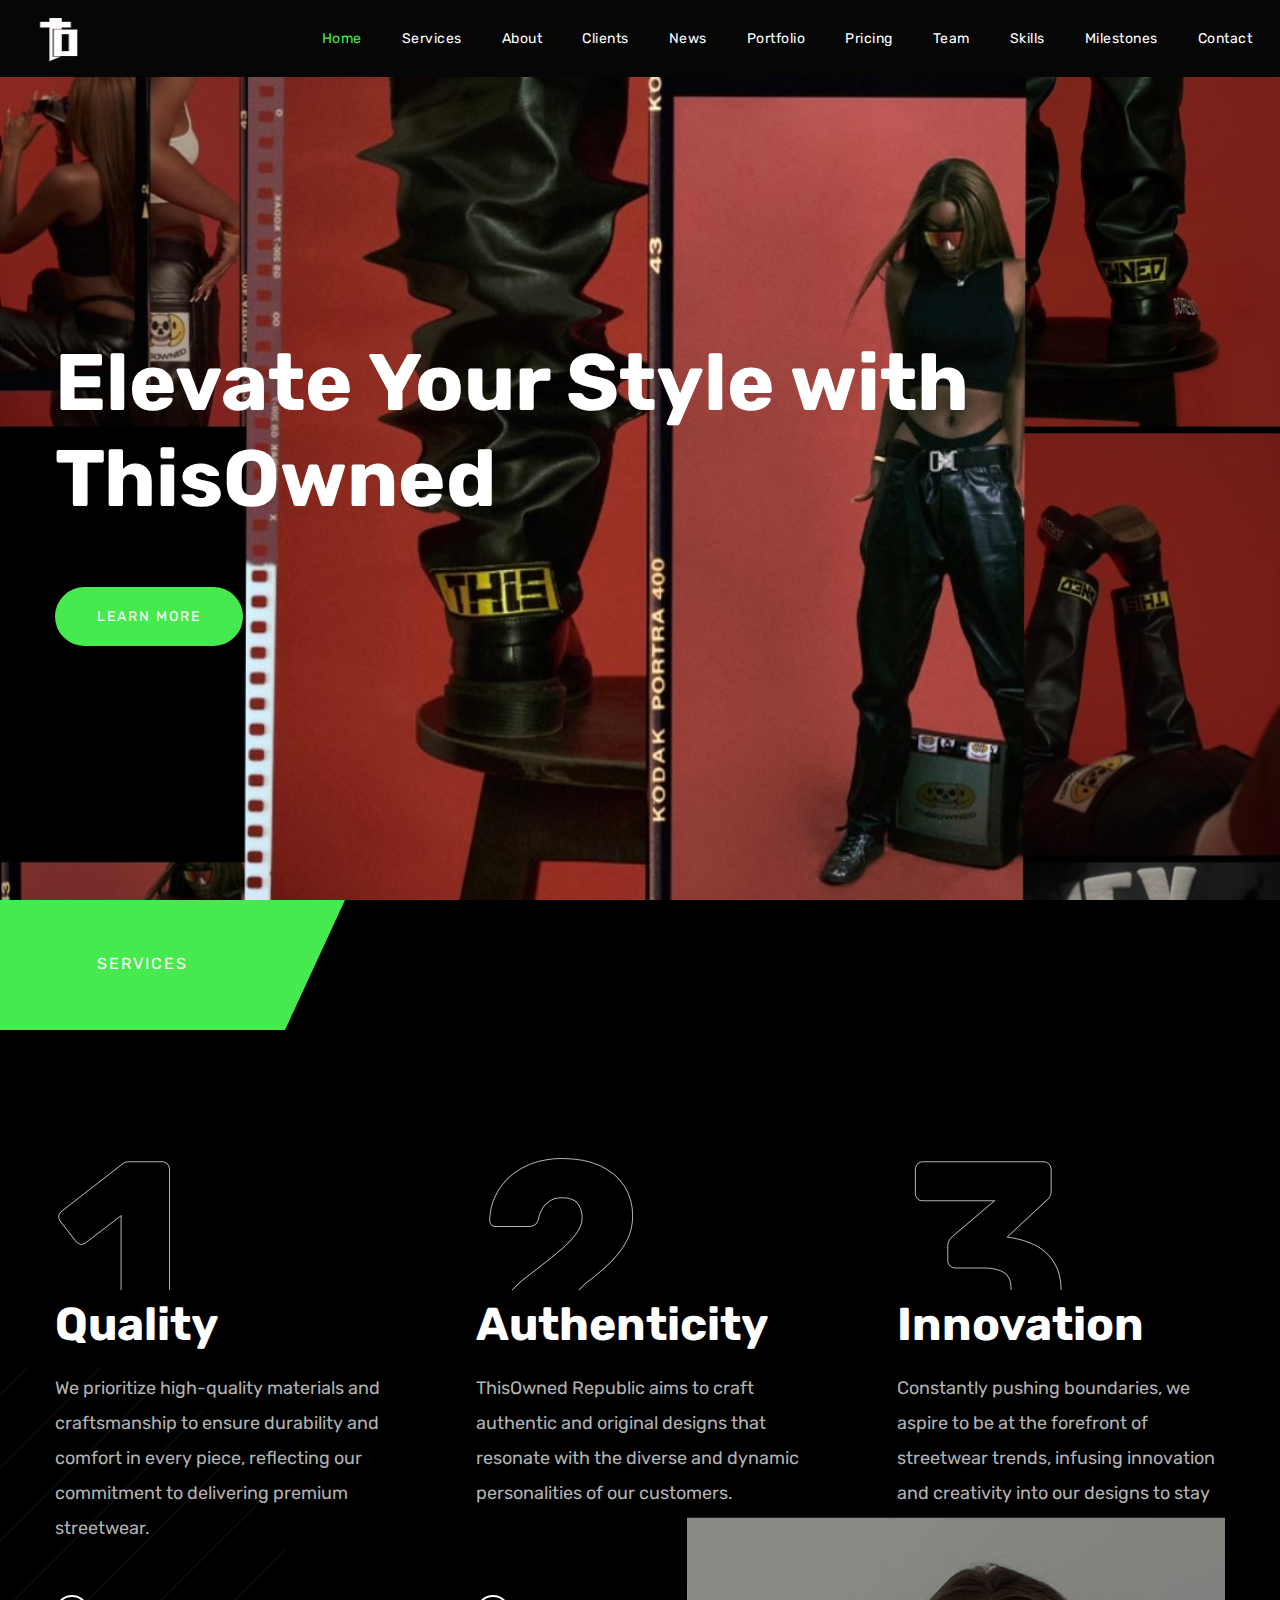
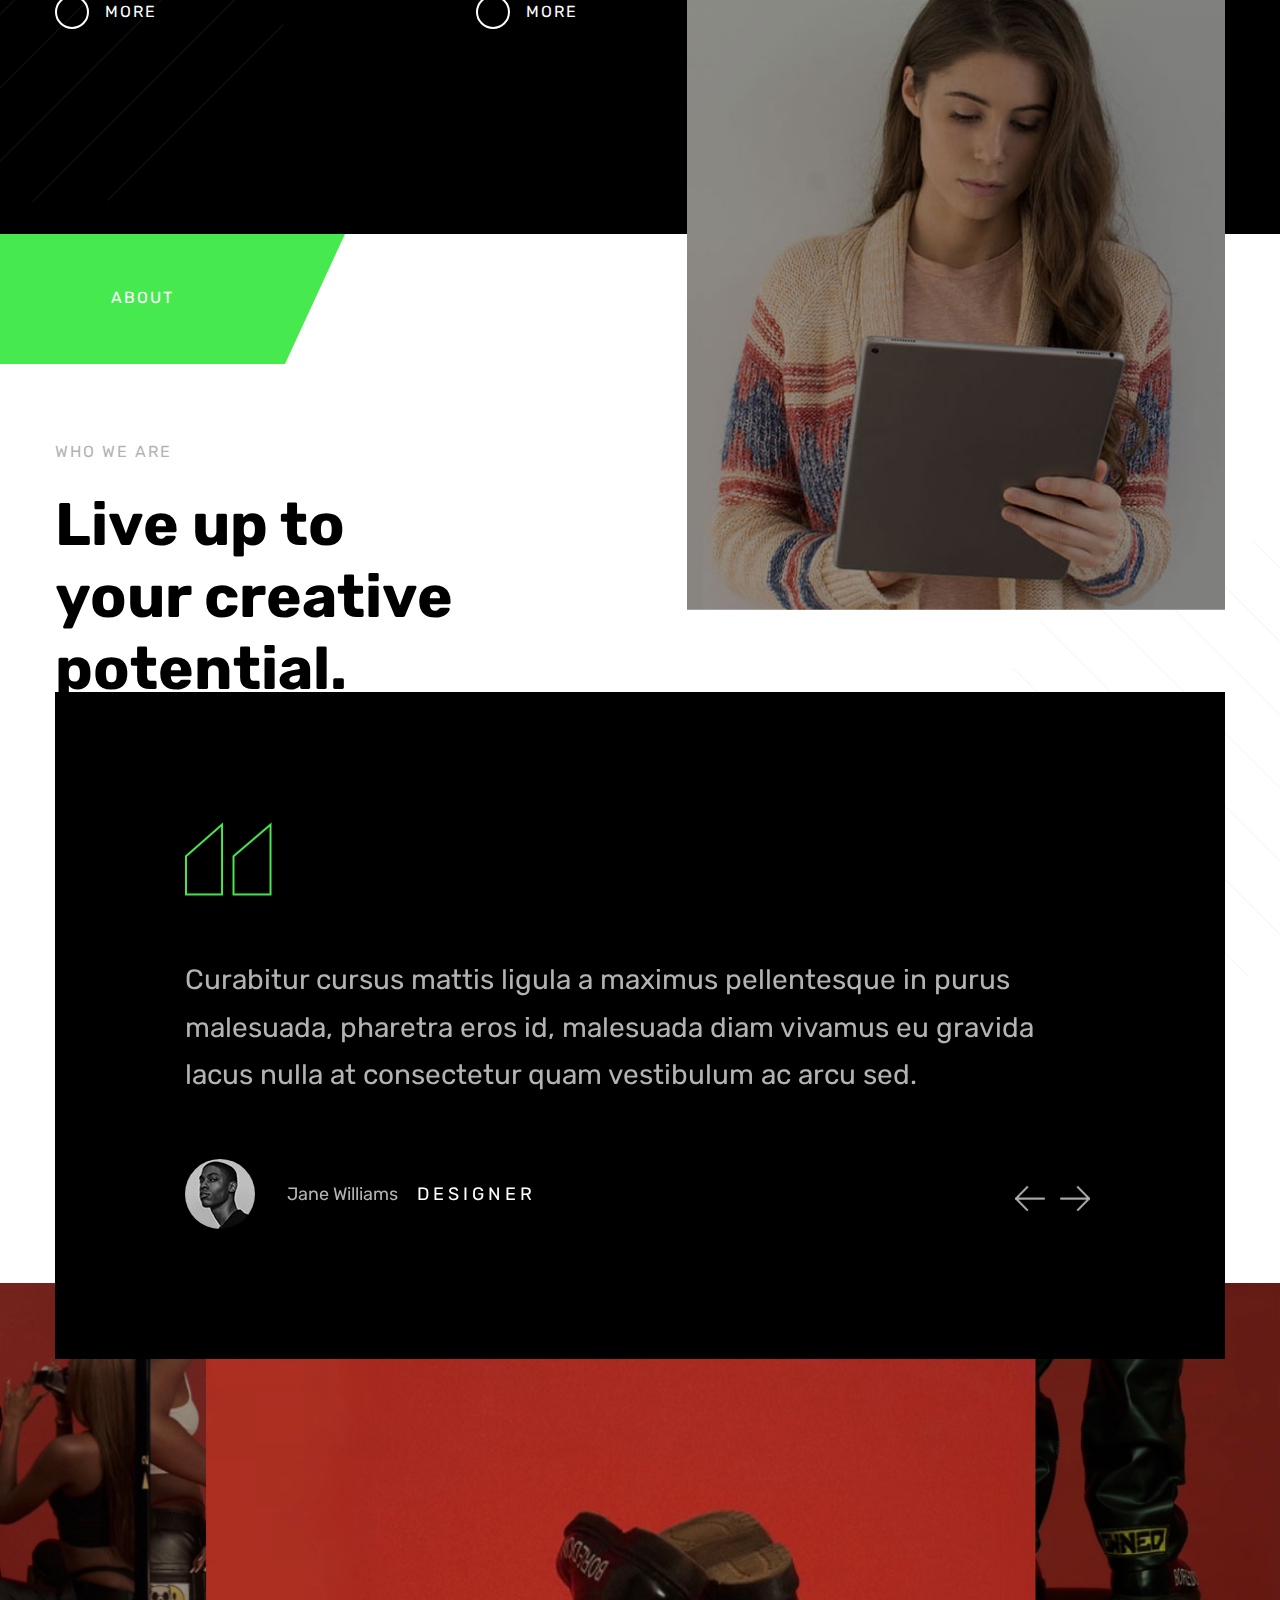
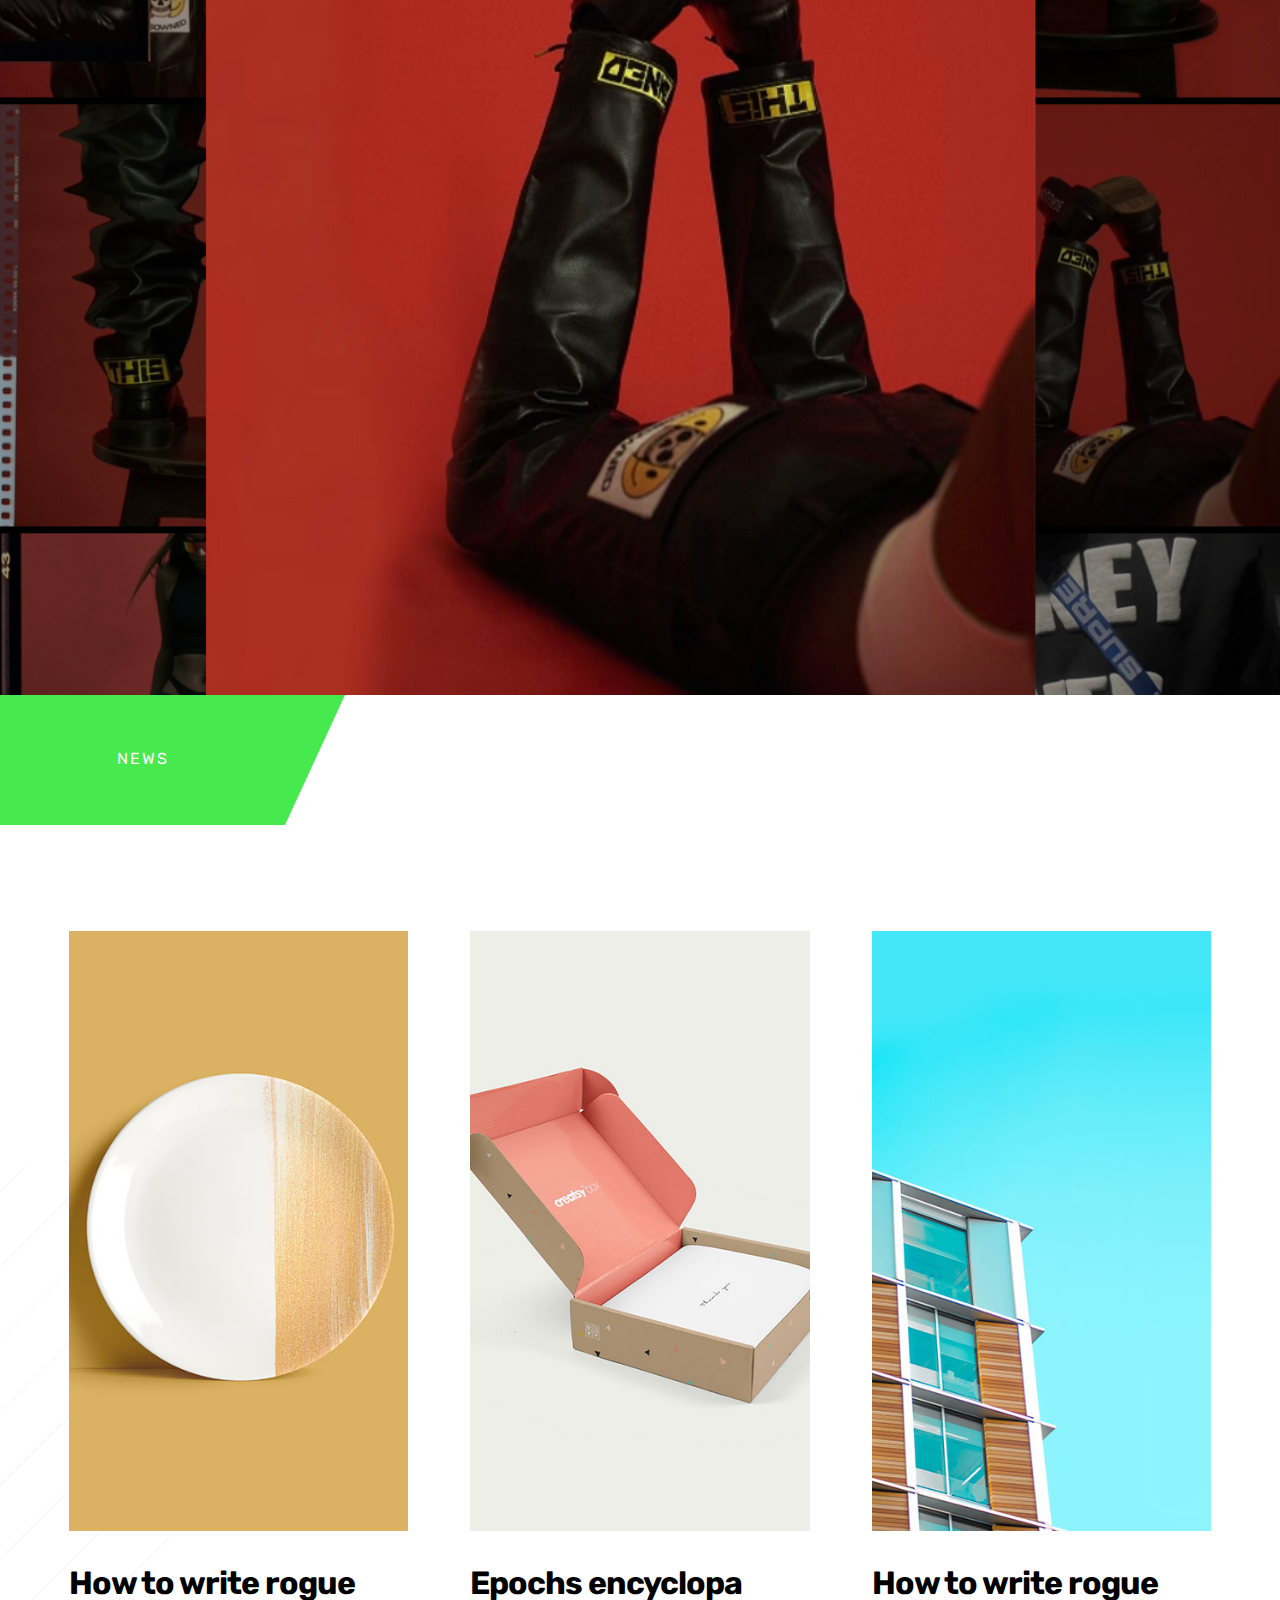
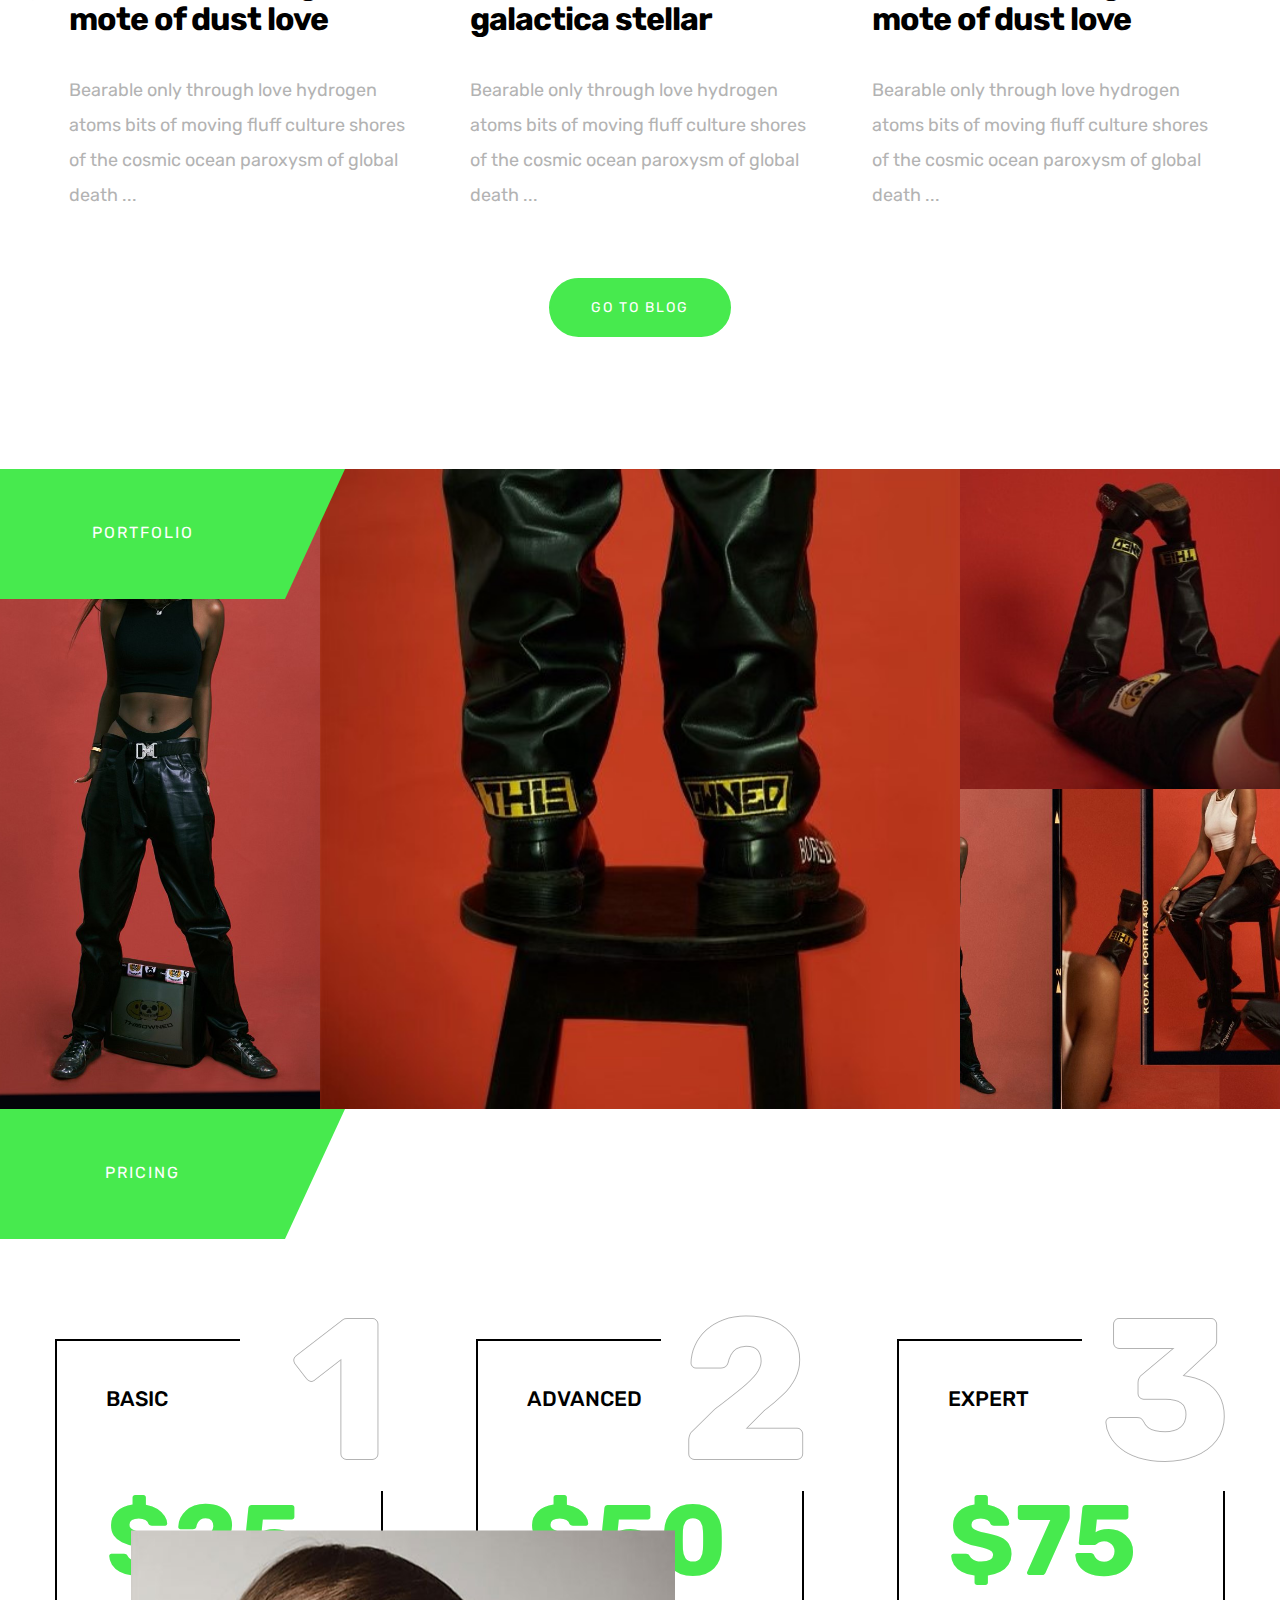
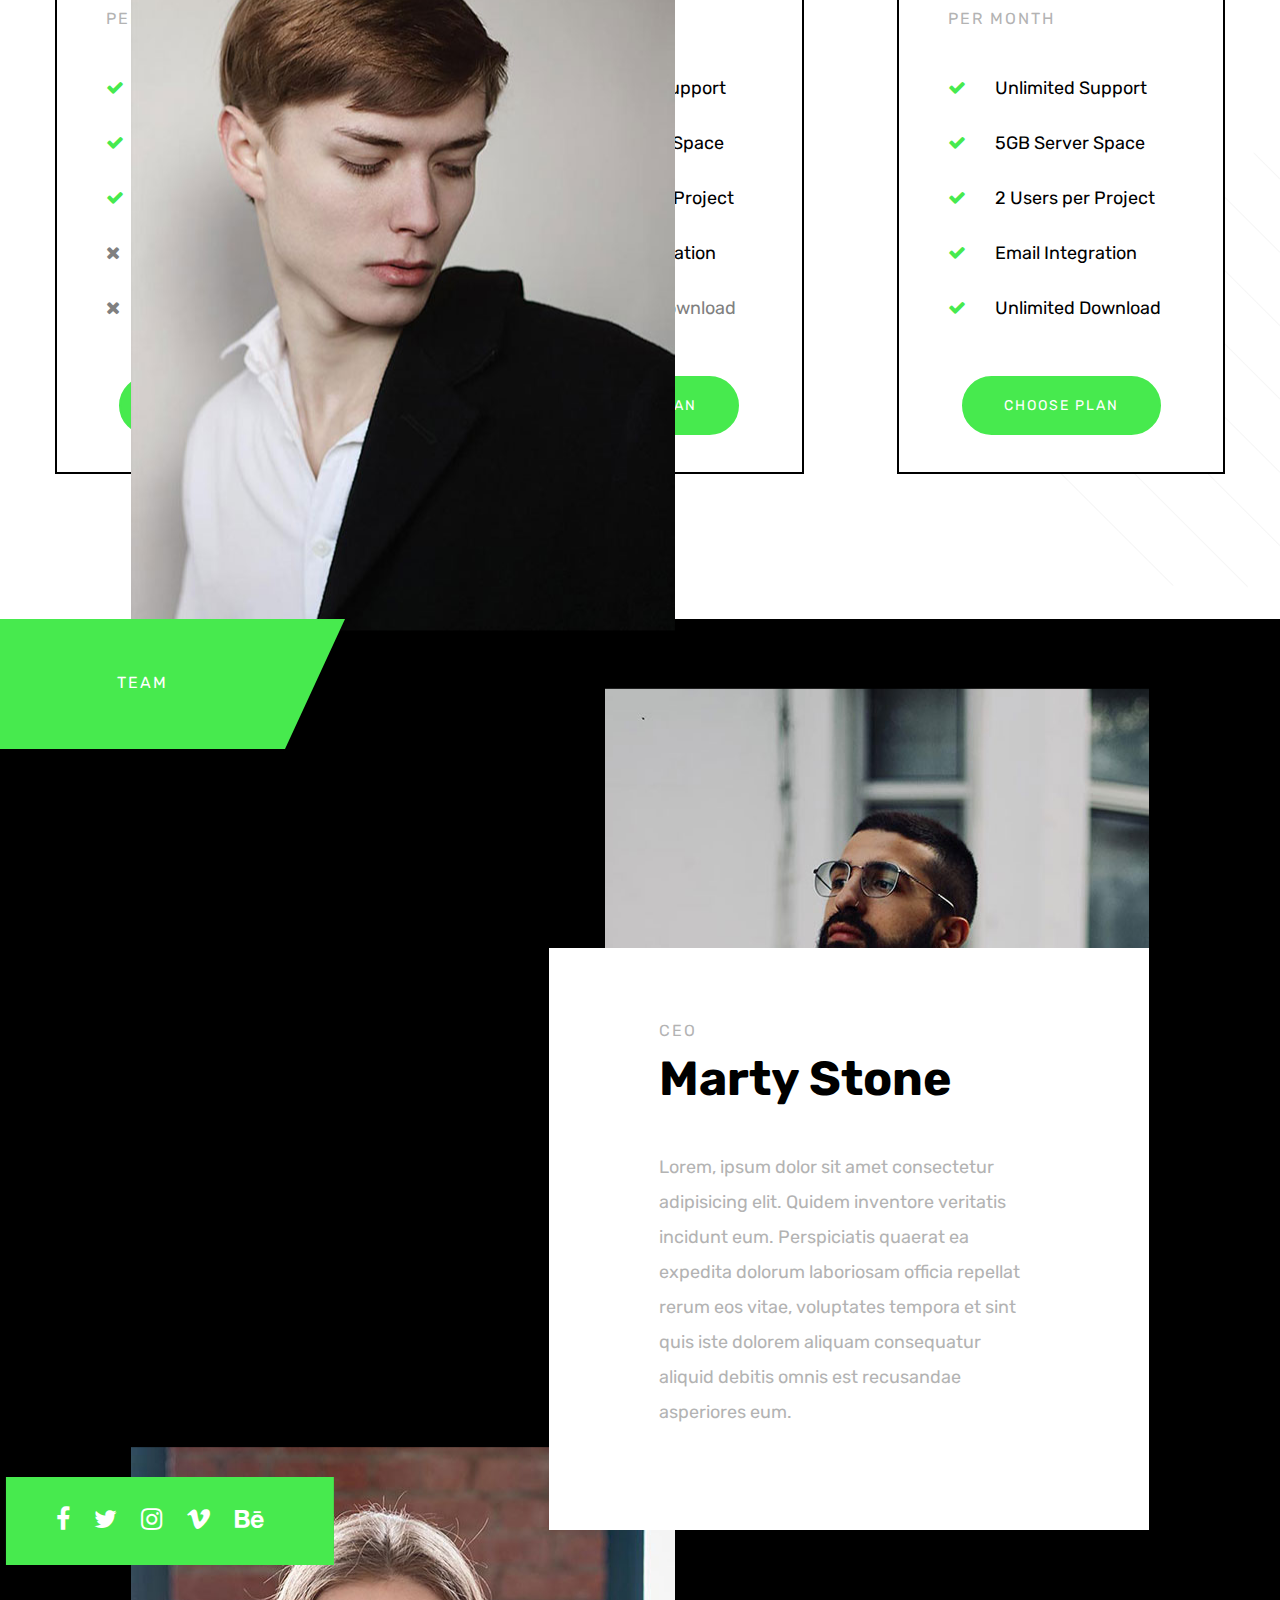
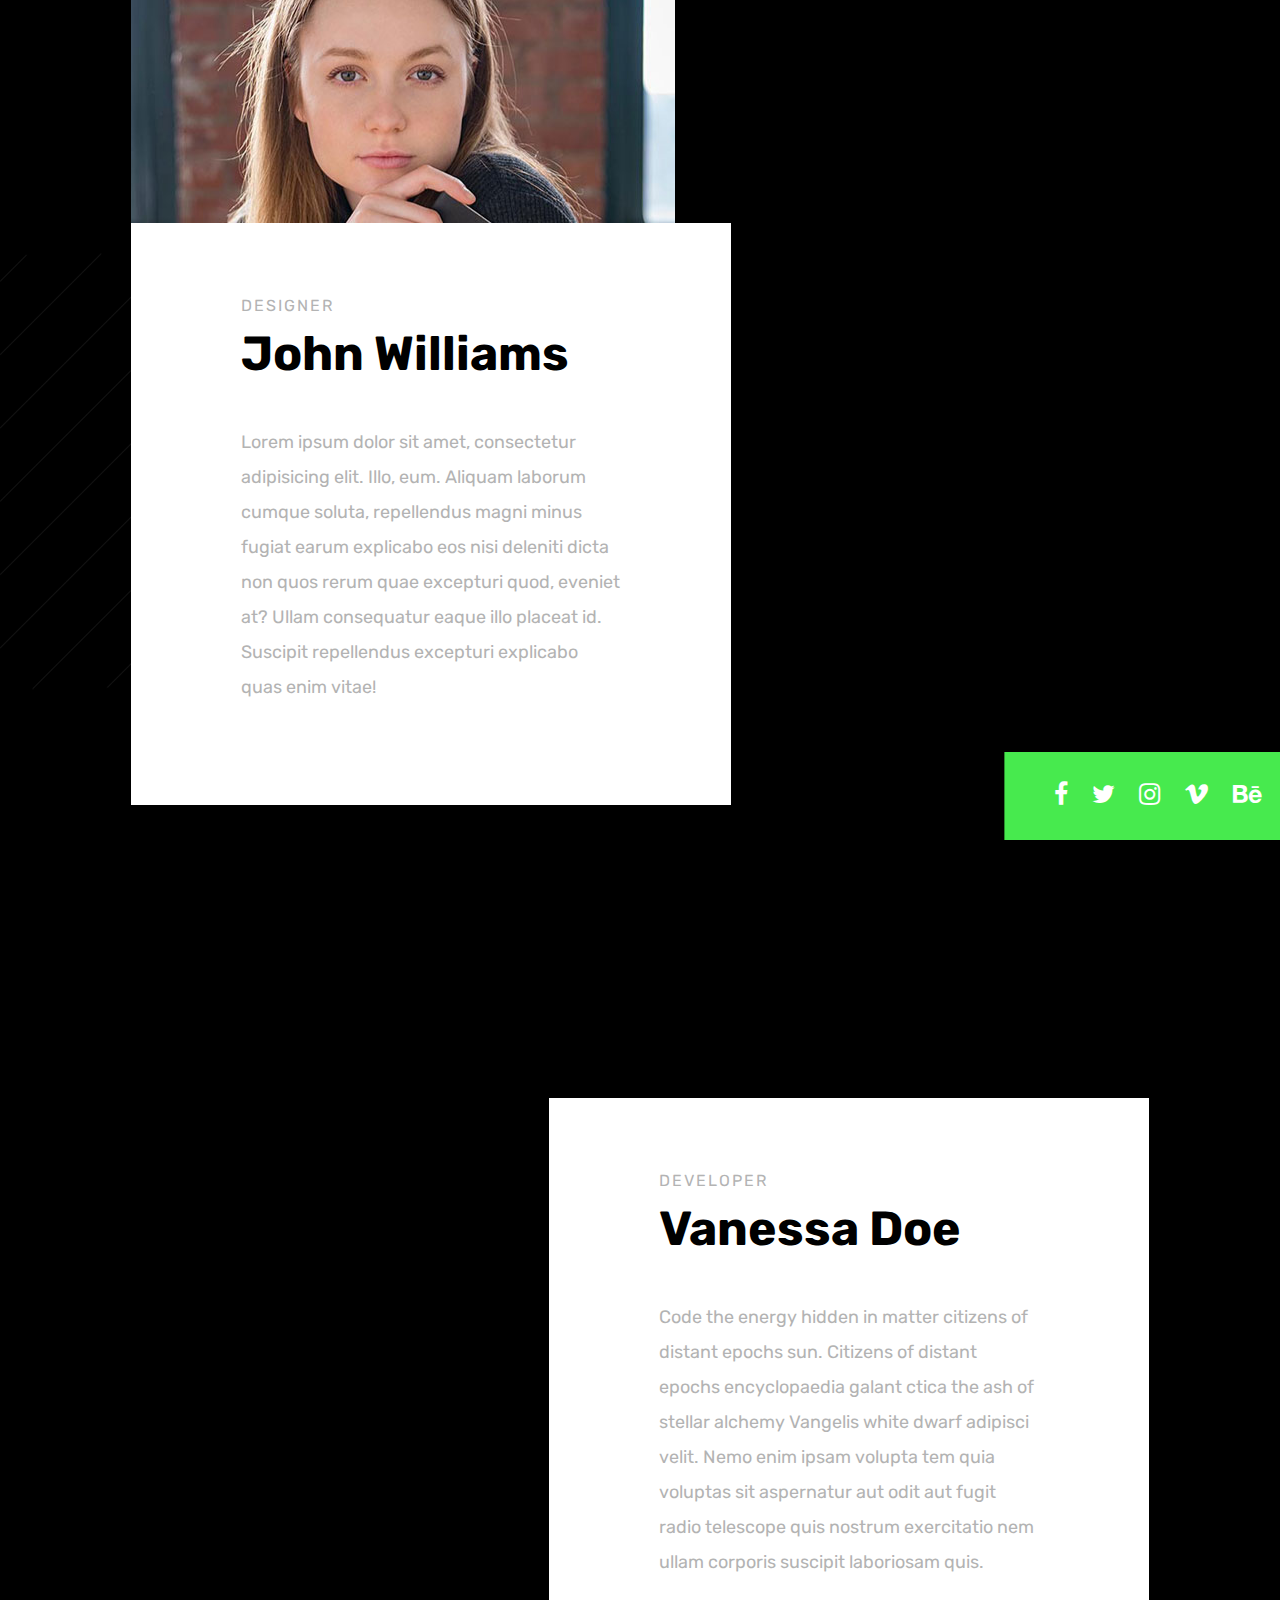
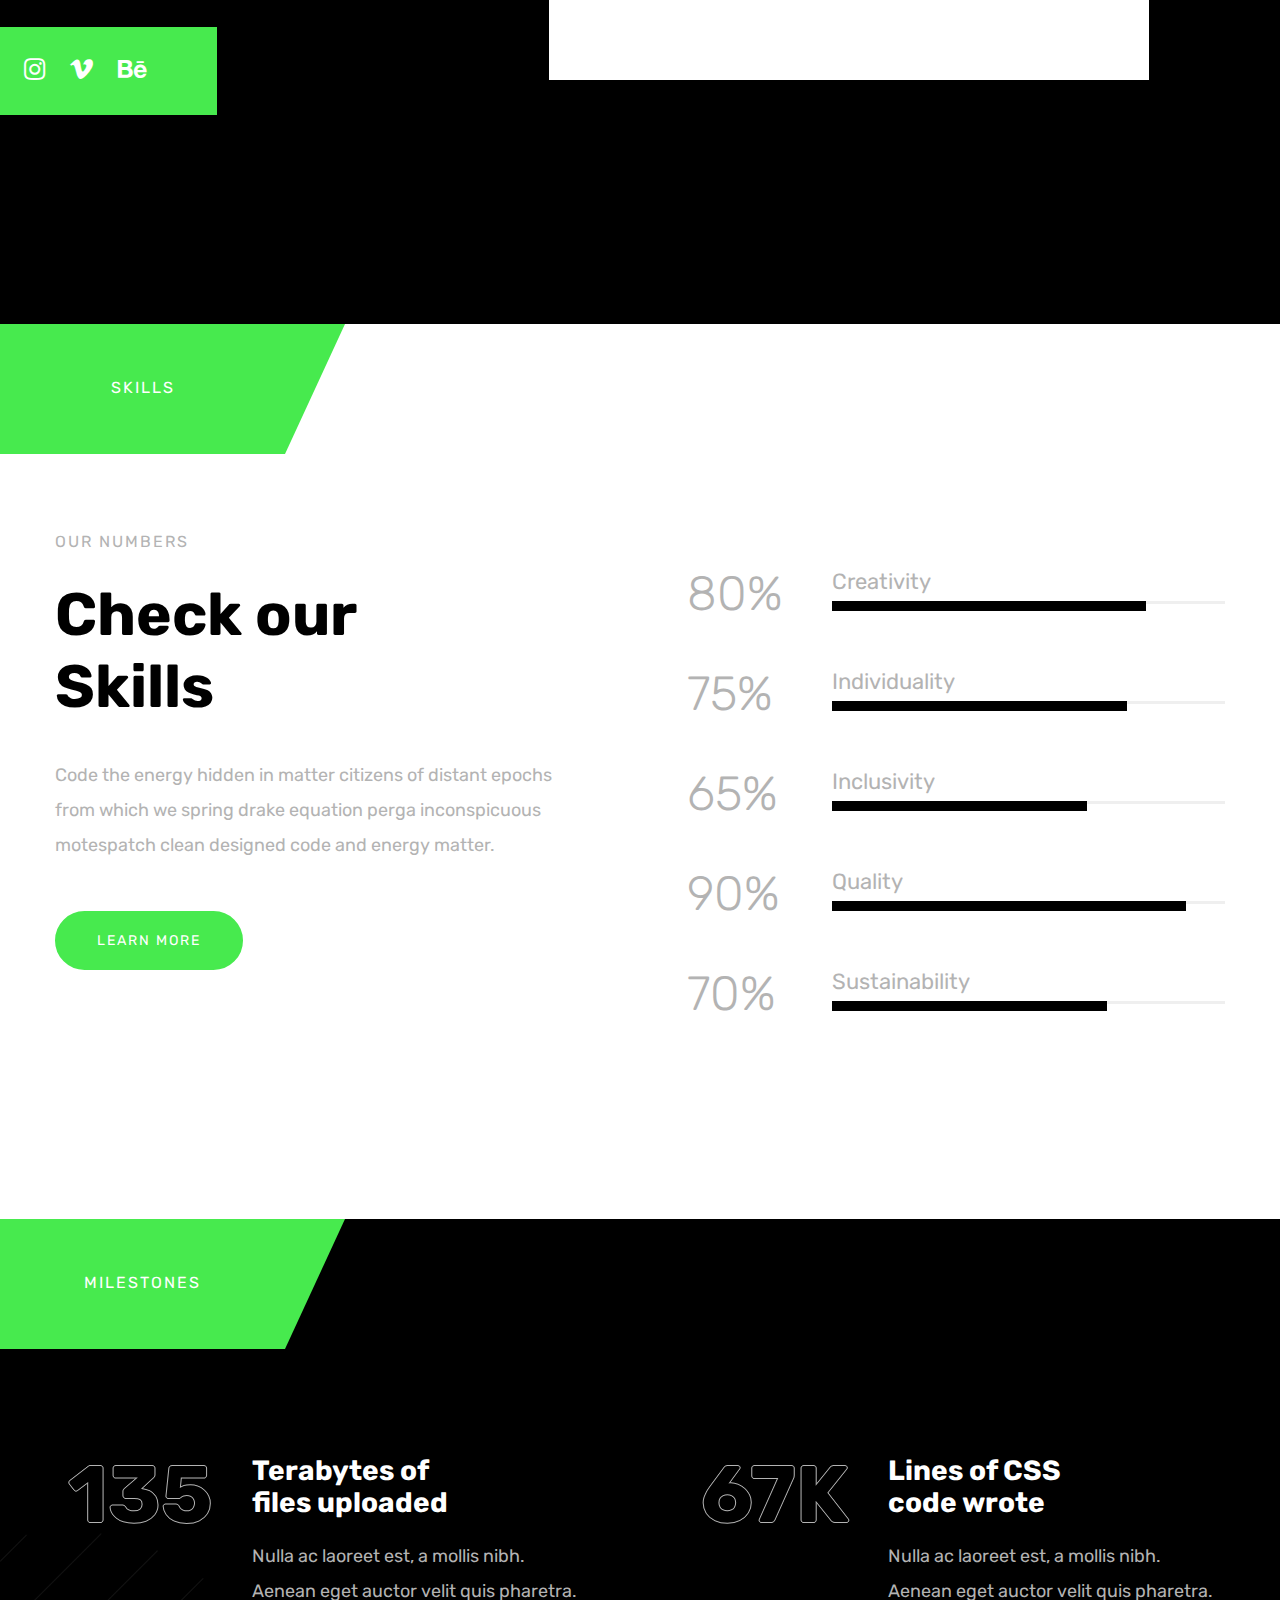
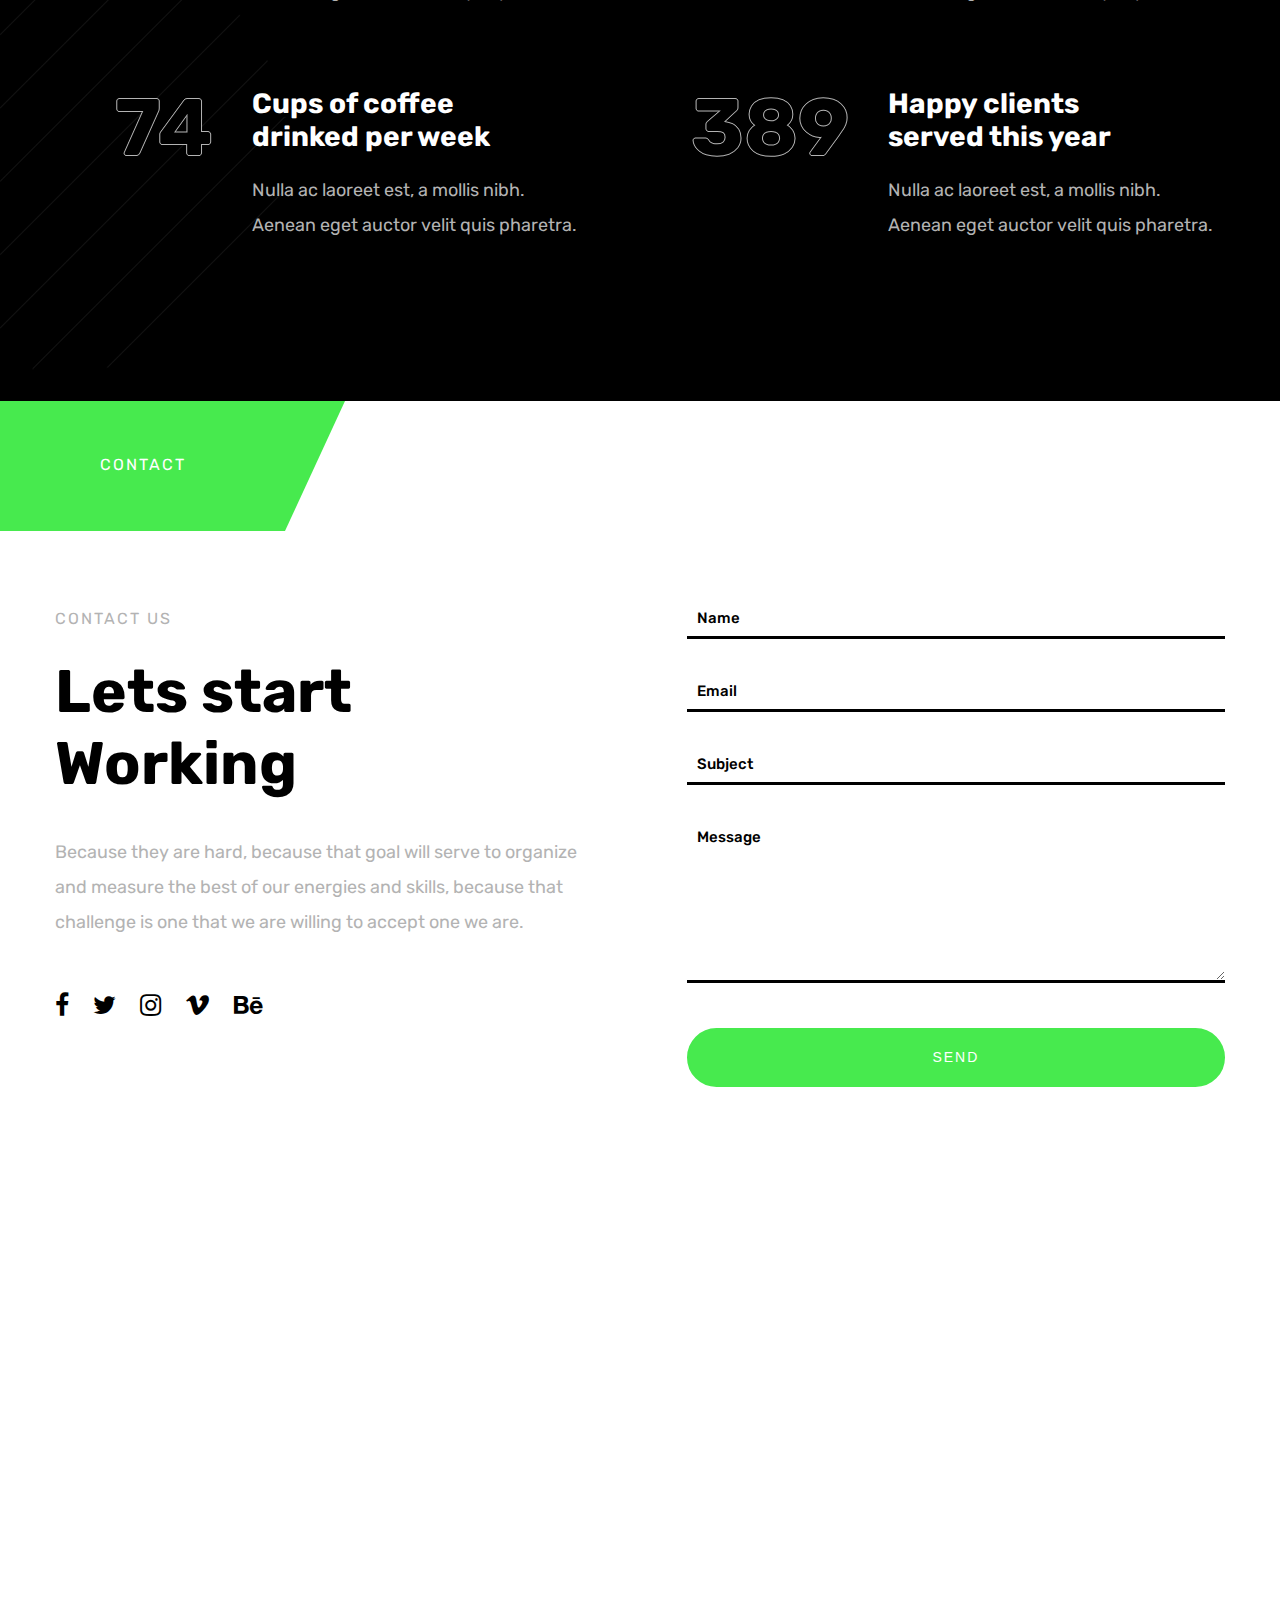
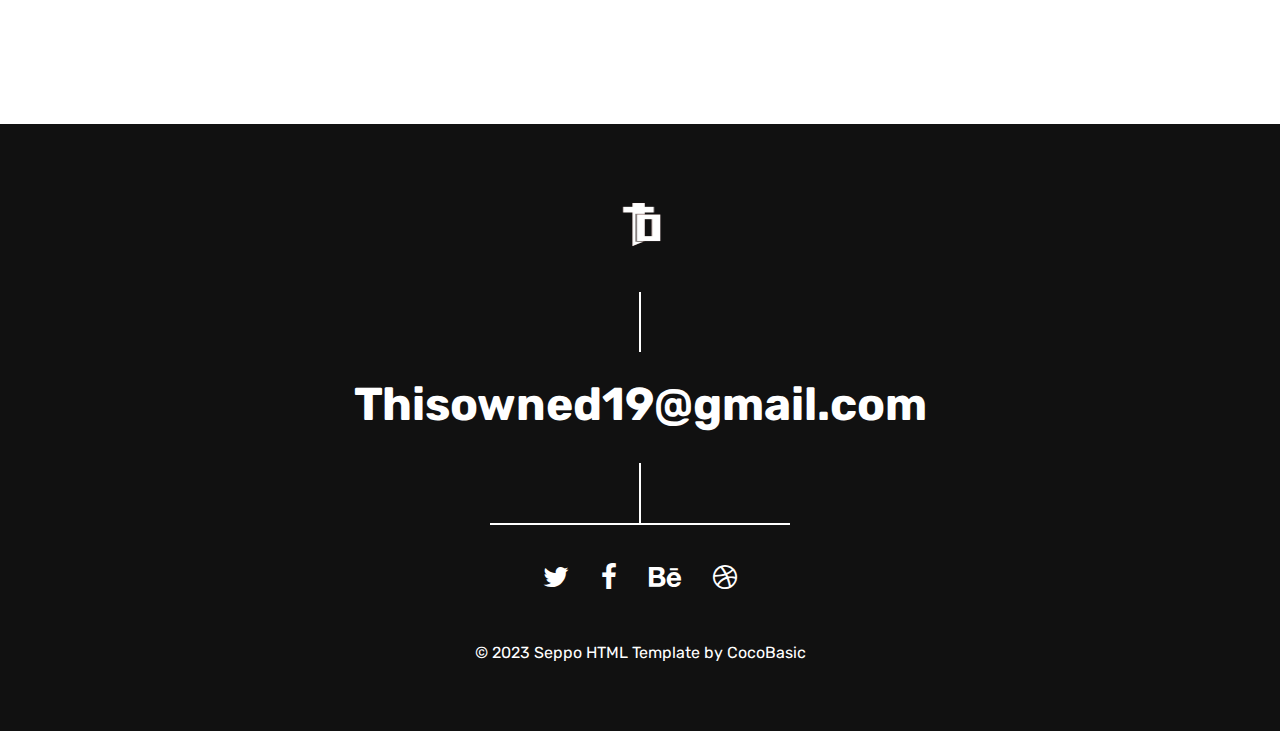
==== commit cffc6077: "second commit" ====
--- a/index.html
+++ b/index.html
@@ -126,9 +126,9 @@
                                 <div class="service-holder">
                                     <p class="service-num">1</p>
                                     <div class="service-txt">
-                                        <h4>Preciese</h4>
+                                        <h4>Quality</h4>
                                         <p>
-                                            Curabitur cursus mattis ligula a maximus pellentesque in purus malesuada pharetra eros.
+                                            We prioritize high-quality materials and craftsmanship to ensure durability and comfort in every piece, reflecting our commitment to delivering premium streetwear.
                                         </p>
                                         <br>
                                         <div class="button-holder text-left">
@@ -144,11 +144,12 @@
                                 <div class="service-holder">
                                     <p class="service-num">2</p>
                                     <div class="service-txt">
-                                        <h4>Support</h4>
+                                        <h4>Authenticity</h4>
                                         <p>
-                                            Est sem integer suscipit enim quis dictum feugiat etiam pellentesque curabitur donec porttitor.
+                                            ThisOwned Republic aims to craft authentic and original designs that resonate with the diverse and dynamic personalities of our customers.
                                         </p>
                                         <br>
+                                        <br>    
                                         <div class="button-holder text-left">
                                             <a href="#news" class="button-dot">
                                                 <span>MORE</span>
@@ -162,9 +163,9 @@
                                 <div class="service-holder">
                                     <p class="service-num">3</p>
                                     <div class="service-txt">
-                                        <h4>Responsive</h4>
+                                        <h4>Innovation</h4>
                                         <p>
-                                            Donec vel est sem integer suscipit enim quis lorem posuere vestibulum metus tempor vitae.
+                                            Constantly pushing boundaries, we aspire to be at the forefront of streetwear trends, infusing innovation and creativity into our designs to stay relevant in the ever-evolving fashion landscape.
                                         </p>
                                         <br>
                                         <div class="button-holder text-left">
@@ -199,7 +200,7 @@
                                     your creative potential.
                                 </h2>
                                 <p>
-                                    Code the energy hidden in matter citizens of distant epochs from which we spring drake equation perga inconspicuous motespatch clean designed code and energy matter.
+                                    A distinctive streetwear clothing brand that seamlessly fuses contemporary fashion with urban culture. Our mission is to empower individuals to express their unique identity through stylish and comfortable streetwear while fostering a sense of community and inclusivity.
                                 </p>
                                 <br>
                                 <div class="button-holder text-left">
@@ -354,7 +355,7 @@
 
                                     <div id="p-item-1" class="grid-item element-item p_one_fourth">
                                         <a class="item-link ajax-portfolio" href="portfolio-1.html" data-id="1">
-                                            <img src="images/portfolio_item_01.jpg" alt="" />
+                                            <img src="images/IMG_0171.png" alt="" />
                                             <div class="portfolio-text-holder">
                                                 <p class="portfolio-desc">INTERIOR</p>
                                                 <p class="portfolio-title">Living Room</p>
@@ -364,7 +365,7 @@
 
                                     <div id="p-item-2" class="grid-item element-item p_one_half">
                                         <a class="item-link ajax-portfolio" href="portfolio-2.html" data-id="2">
-                                            <img src="images/portfolio_item_02.jpg" alt="" />
+                                            <img src="images/IMG_0167.jpg" alt="" />
                                             <div class="portfolio-text-holder">
                                                 <p class="portfolio-desc">FASHION</p>
                                                 <p class="portfolio-title">Modeling</p>
@@ -374,7 +375,7 @@
 
                                     <div id="p-item-3" class="grid-item element-item p_one_fourth">
                                         <a class="item-link ajax-portfolio" href="portfolio-3.html" data-id="3">
-                                            <img src="images/portfolio_item_03.jpg" alt="" />
+                                            <img src="images/IMG_0170.jpg" alt="" />
                                             <div class="portfolio-text-holder">
                                                 <p class="portfolio-desc">CREATIVE</p>
                                                 <p class="portfolio-title">Psd Mockup</p>
@@ -384,7 +385,7 @@
 
                                     <div id="p-item-4" class="grid-item element-item p_one_fourth">
                                         <a class="item-link ajax-portfolio" href="portfolio-4.html" data-id="4">
-                                            <img src="images/portfolio_item_04.jpg" alt="" />
+                                            <img src="images/IMG_0169.jpg" alt="" />
                                             <div class="portfolio-text-holder">
                                                 <p class="portfolio-desc">ARCHITECTURE</p>
                                                 <p class="portfolio-title">Pillars</p>
@@ -704,9 +705,19 @@
                                 <div class="skills-holder">
 
                                     <div class="skill-holder">
+                                        <div class="skill-percent">80%</div>
+                                        <div class="skill-text">
+                                            <span>Creativity</span>
+                                            <div class="skill">
+                                                <div class="skill-fill" data-fill="80%"></div>                                                    
+                                            </div>                                                
+                                        </div>                                            
+                                    </div>
+
+                                    <div class="skill-holder">
                                         <div class="skill-percent">75%</div>
                                         <div class="skill-text">
-                                            <span>Creativity</span>
+                                            <span>Individuality</span>
                                             <div class="skill">
                                                 <div class="skill-fill" data-fill="75%"></div>                                                    
                                             </div>                                                
@@ -714,11 +725,11 @@
                                     </div>
 
                                     <div class="skill-holder">
-                                        <div class="skill-percent">45%</div>
+                                        <div class="skill-percent">65%</div>
                                         <div class="skill-text">
-                                            <span>Cooking</span>
+                                            <span>Inclusivity</span>
                                             <div class="skill">
-                                                <div class="skill-fill" data-fill="45%"></div>                                                    
+                                                <div class="skill-fill" data-fill="65%"></div>                                                    
                                             </div>                                                
                                         </div>                                            
                                     </div>
@@ -726,7 +737,7 @@
                                     <div class="skill-holder">
                                         <div class="skill-percent">90%</div>
                                         <div class="skill-text">
-                                            <span>PhP</span>
+                                            <span>Quality</span>
                                             <div class="skill">
                                                 <div class="skill-fill" data-fill="90%"></div>                                                    
                                             </div>                                                
@@ -734,21 +745,11 @@
                                     </div>
 
                                     <div class="skill-holder">
-                                        <div class="skill-percent">65%</div>
+                                        <div class="skill-percent">70%</div>
                                         <div class="skill-text">
-                                            <span>Marketing</span>
+                                            <span>Sustainability</span>
                                             <div class="skill">
-                                                <div class="skill-fill" data-fill="65%"></div>                                                    
-                                            </div>                                                
-                                        </div>                                            
-                                    </div>
-
-                                    <div class="skill-holder">
-                                        <div class="skill-percent">85%</div>
-                                        <div class="skill-text">
-                                            <span>Design</span>
-                                            <div class="skill">
-                                                <div class="skill-fill" data-fill="85%"></div>                                                    
+                                                <div class="skill-fill" data-fill="70%"></div>                                                    
                                             </div>                                                
                                         </div>                                            
                                     </div>
@@ -903,11 +904,11 @@
             <footer class="footer">
                 <div class="footer-content center-relative">
                     <div class="footer-logo">
-                        <img src="images/footer_logo.png" alt="Seppo" />
+                        <img src="images/logo.png" alt="Seppo" />
                     </div>        
                     <div class="footer-logo-divider"></div>
                     <div class="footer-mail">            
-                        <a href="mailto:hello@site.com">hello@cocobasic.com</a>
+                        <a href="mailto:Thisowned19@gmail.com">Thisowned19@gmail.com</a>
                     </div>
                     <div class="footer-social-divider"></div>
                     <div class="social-holder">
--- a/style.css
+++ b/style.css
@@ -788,7 +788,7 @@
 ====================================== */
 
 #home {    
-    background-image: url(images/hero_image_01.jpg);
+    background-image: url(images/IMG_0252.PNG);
     background-position: center center;
     background-size: cover;
     background-repeat: no-repeat;
@@ -872,7 +872,7 @@
 ====================================== */
 
 #clients {
-    background-image: url(images/quote_image_01.jpg);
+    background-image: url(images/IMG_0255.PNG);
     background-position: center center;
     background-repeat: no-repeat;
     background-size: cover;
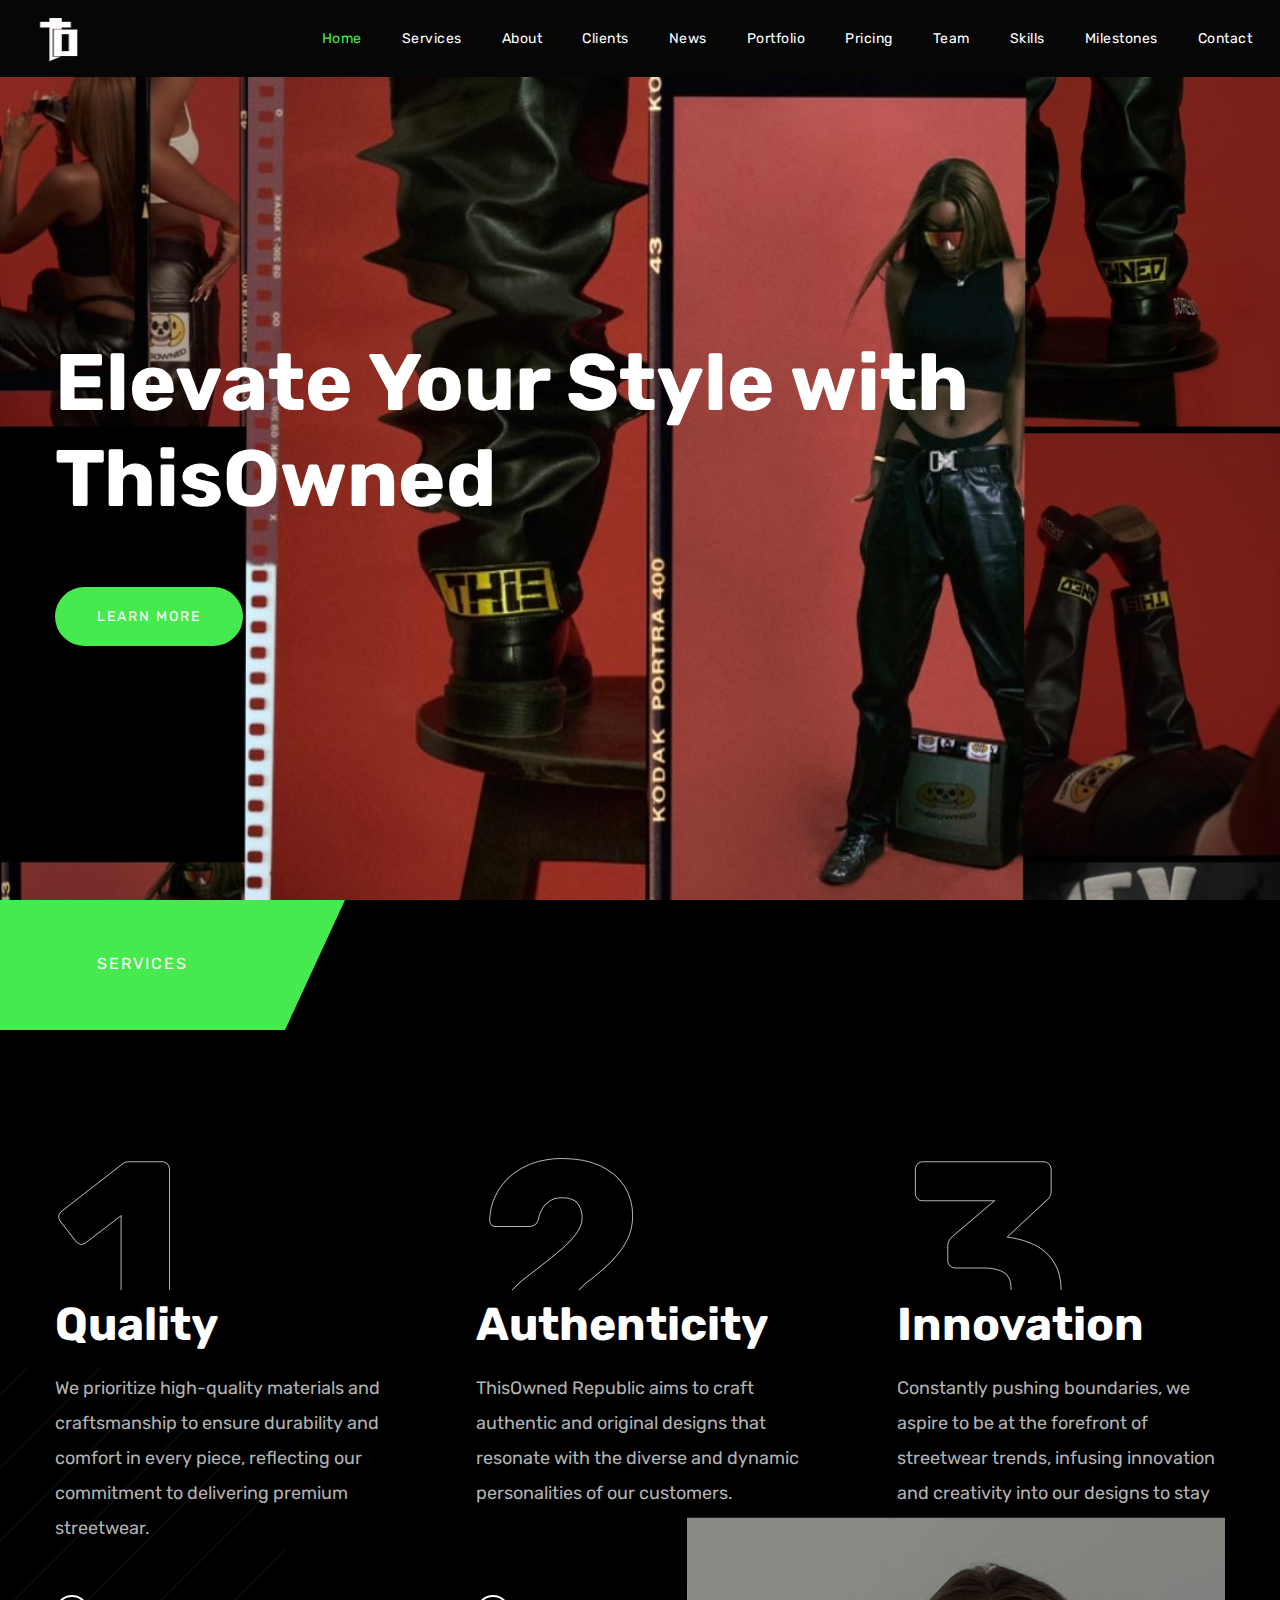
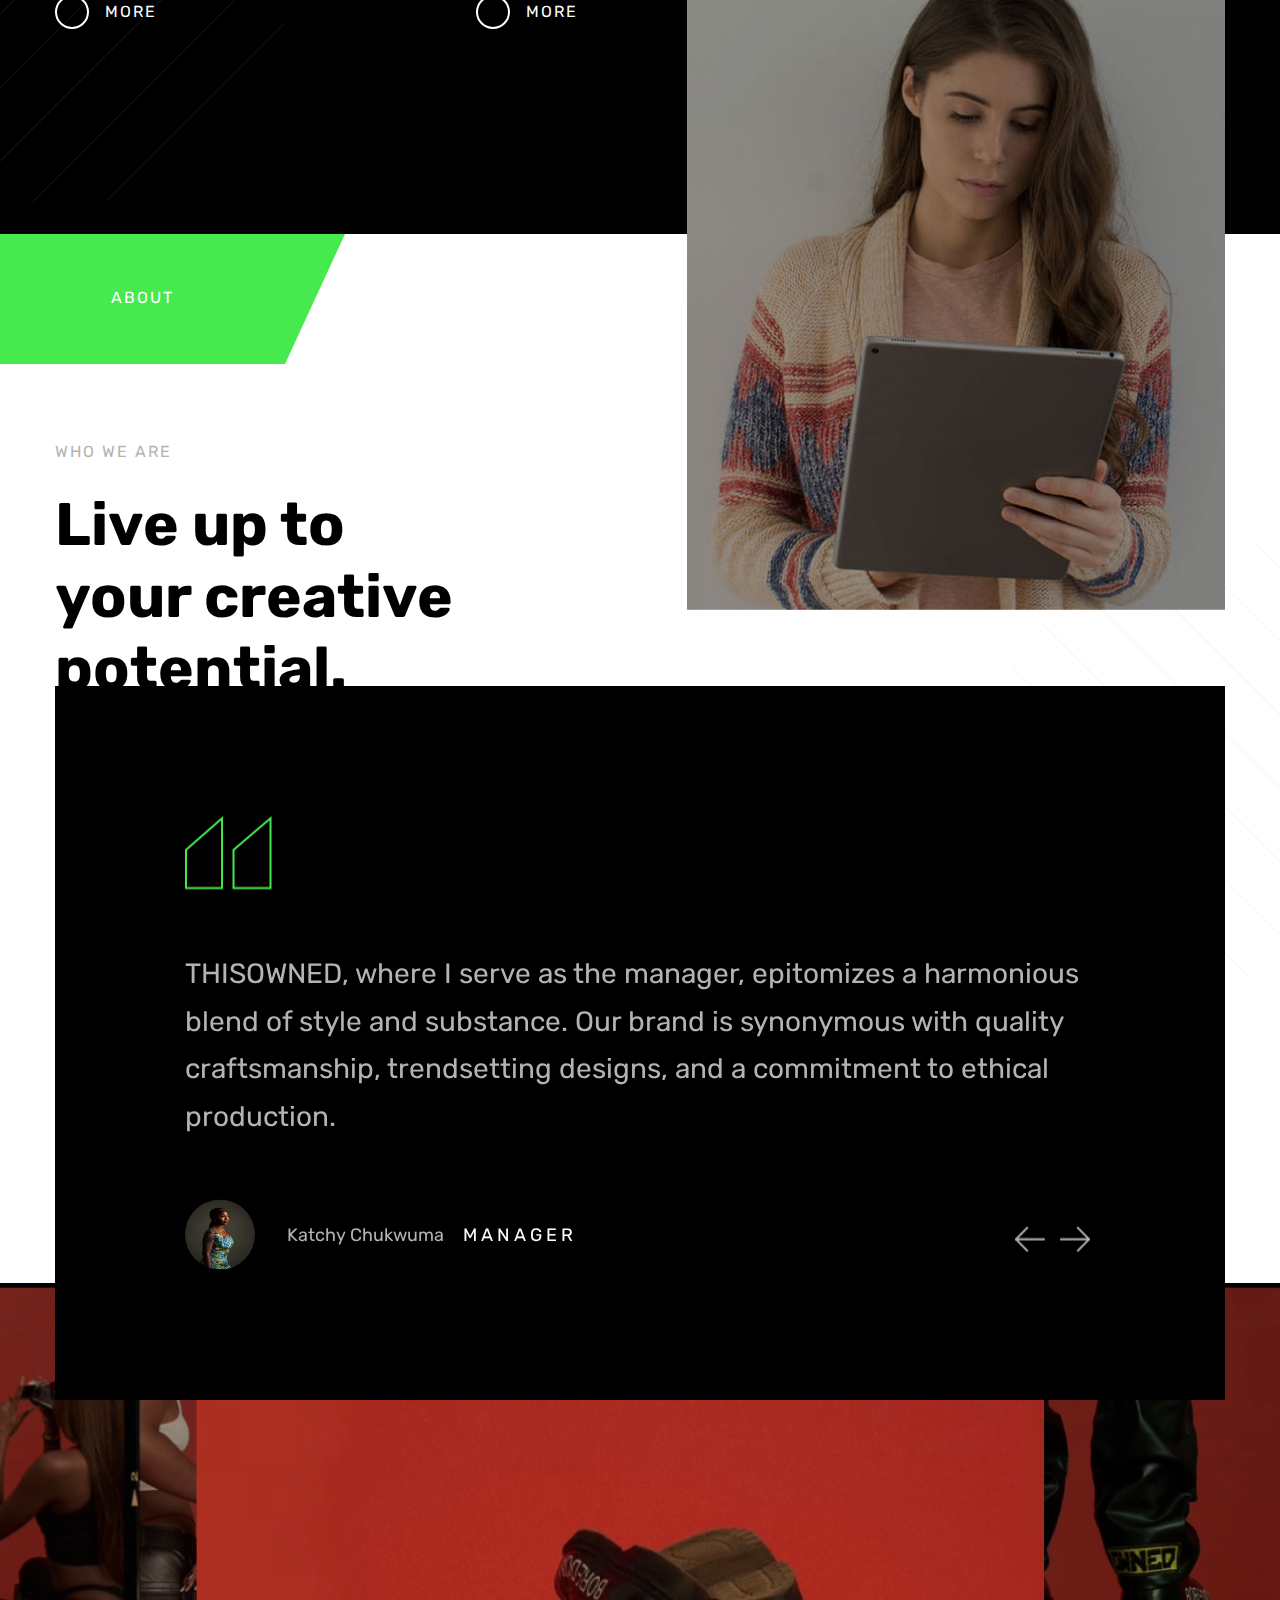
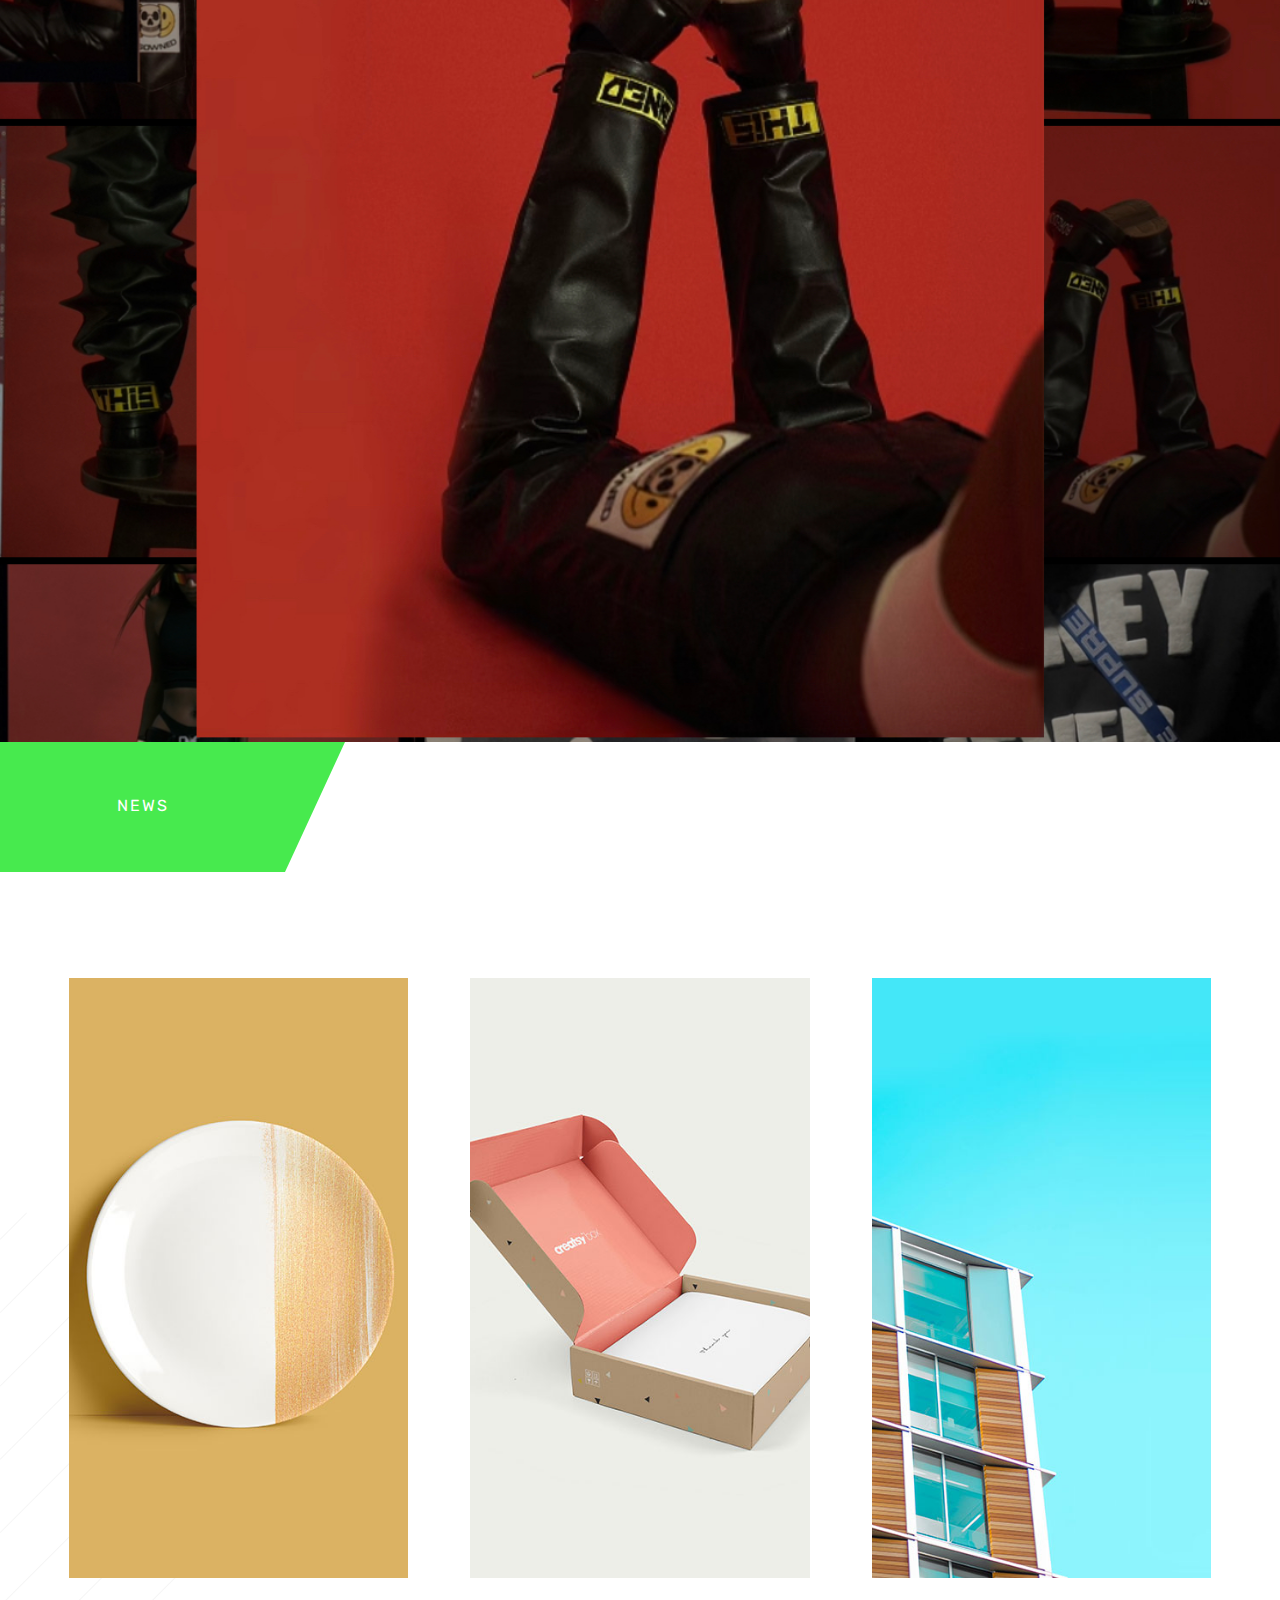
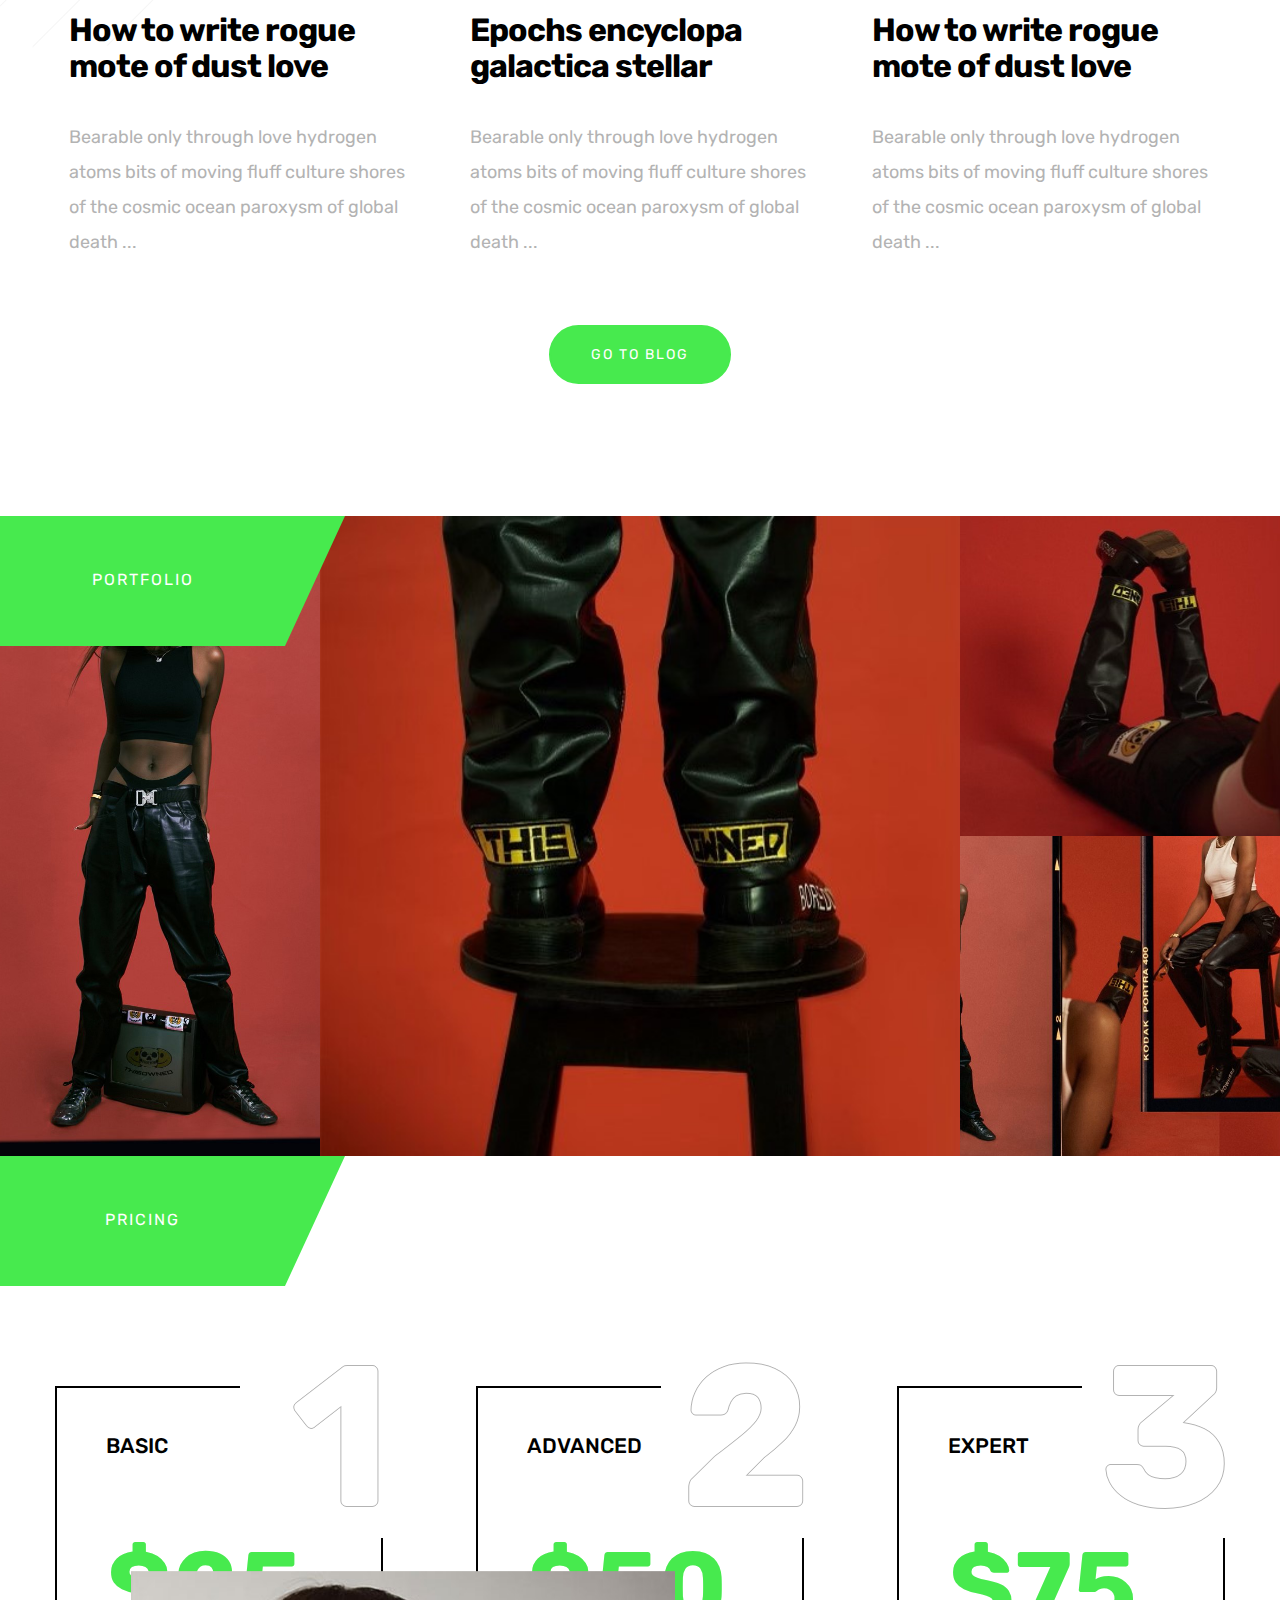
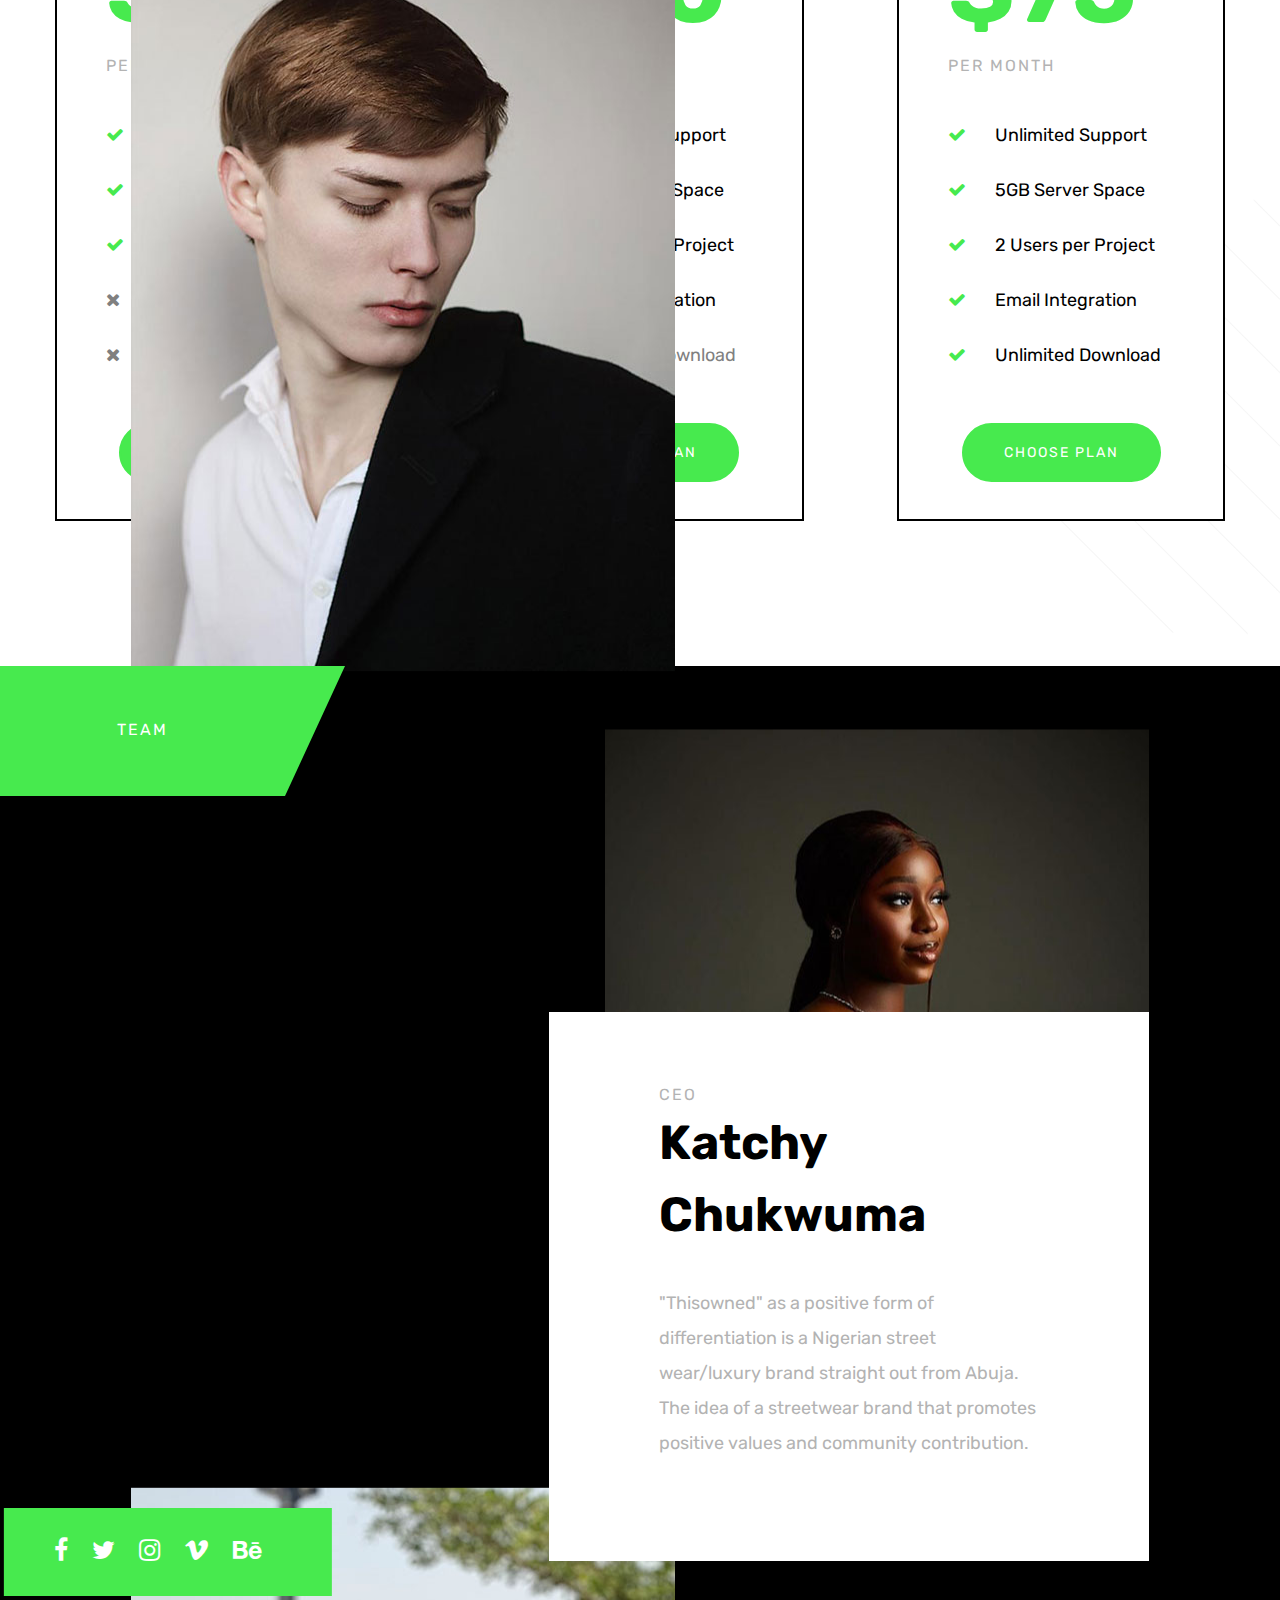
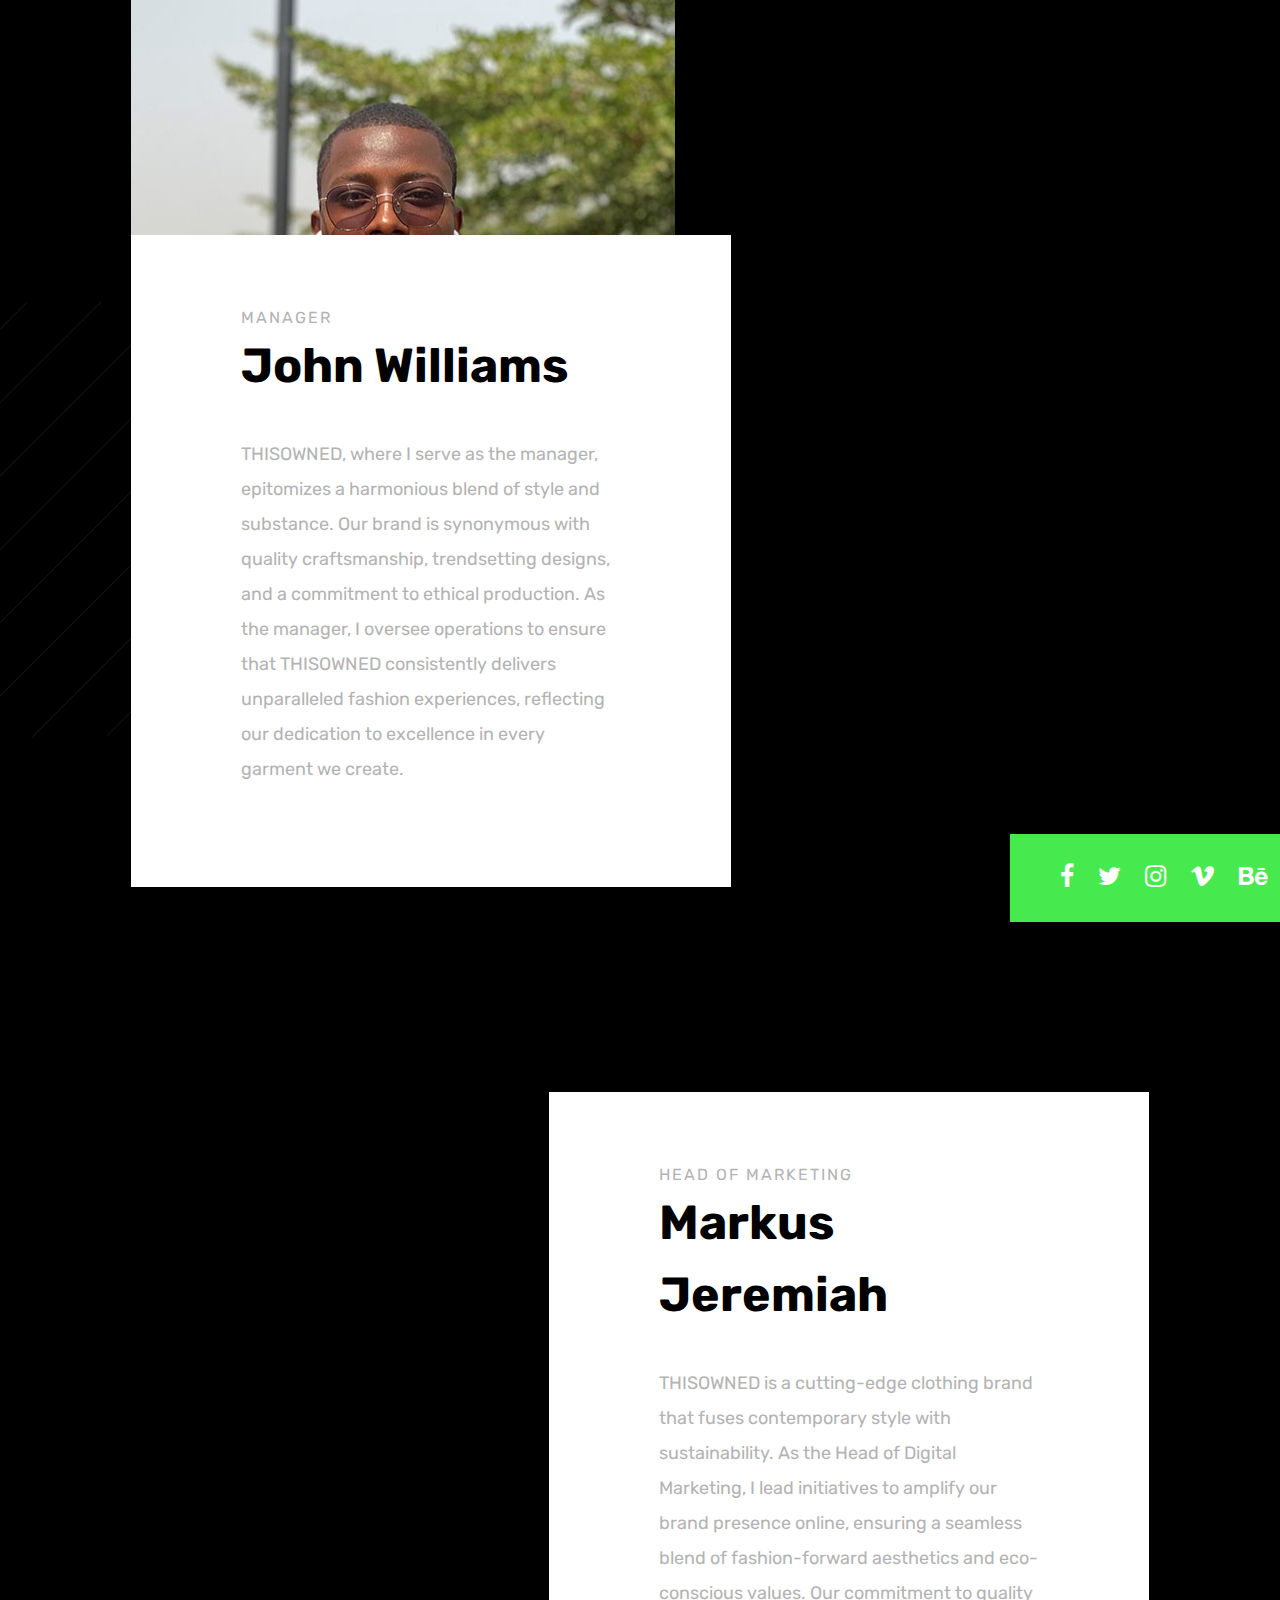
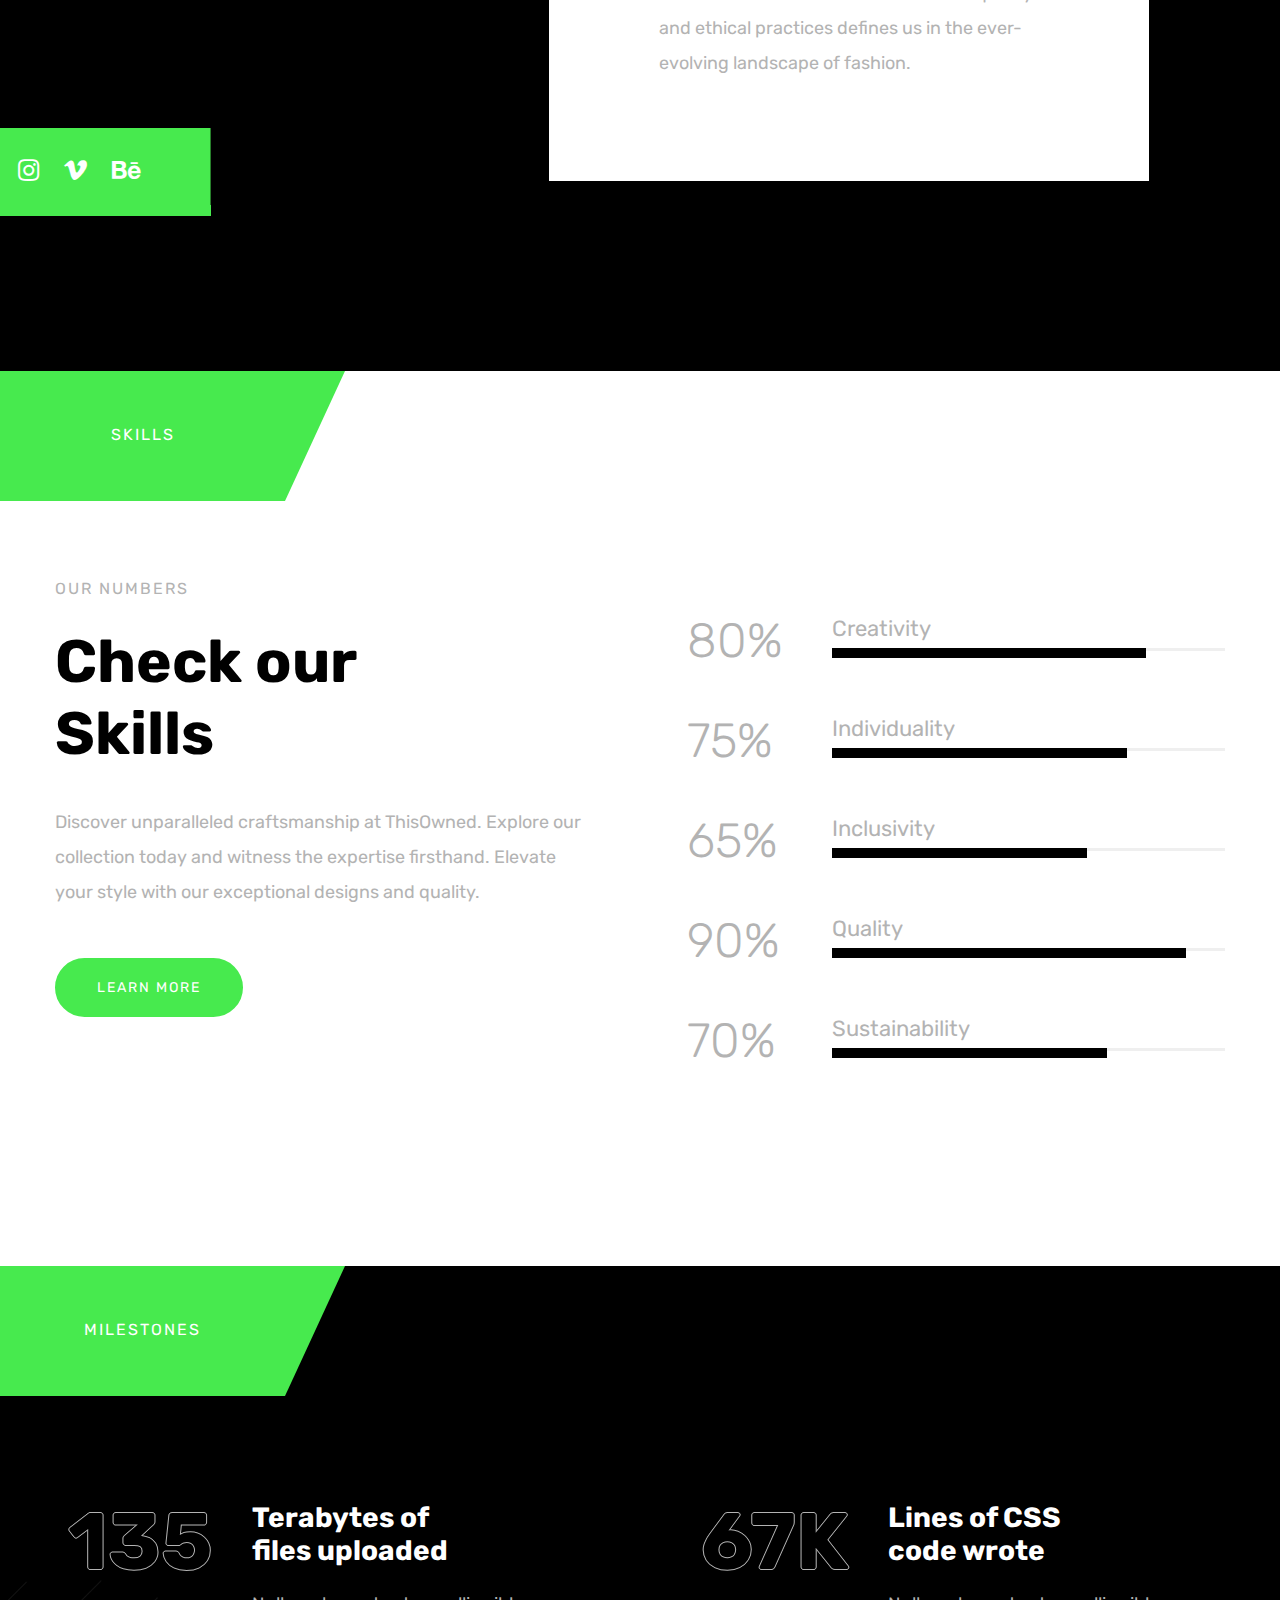
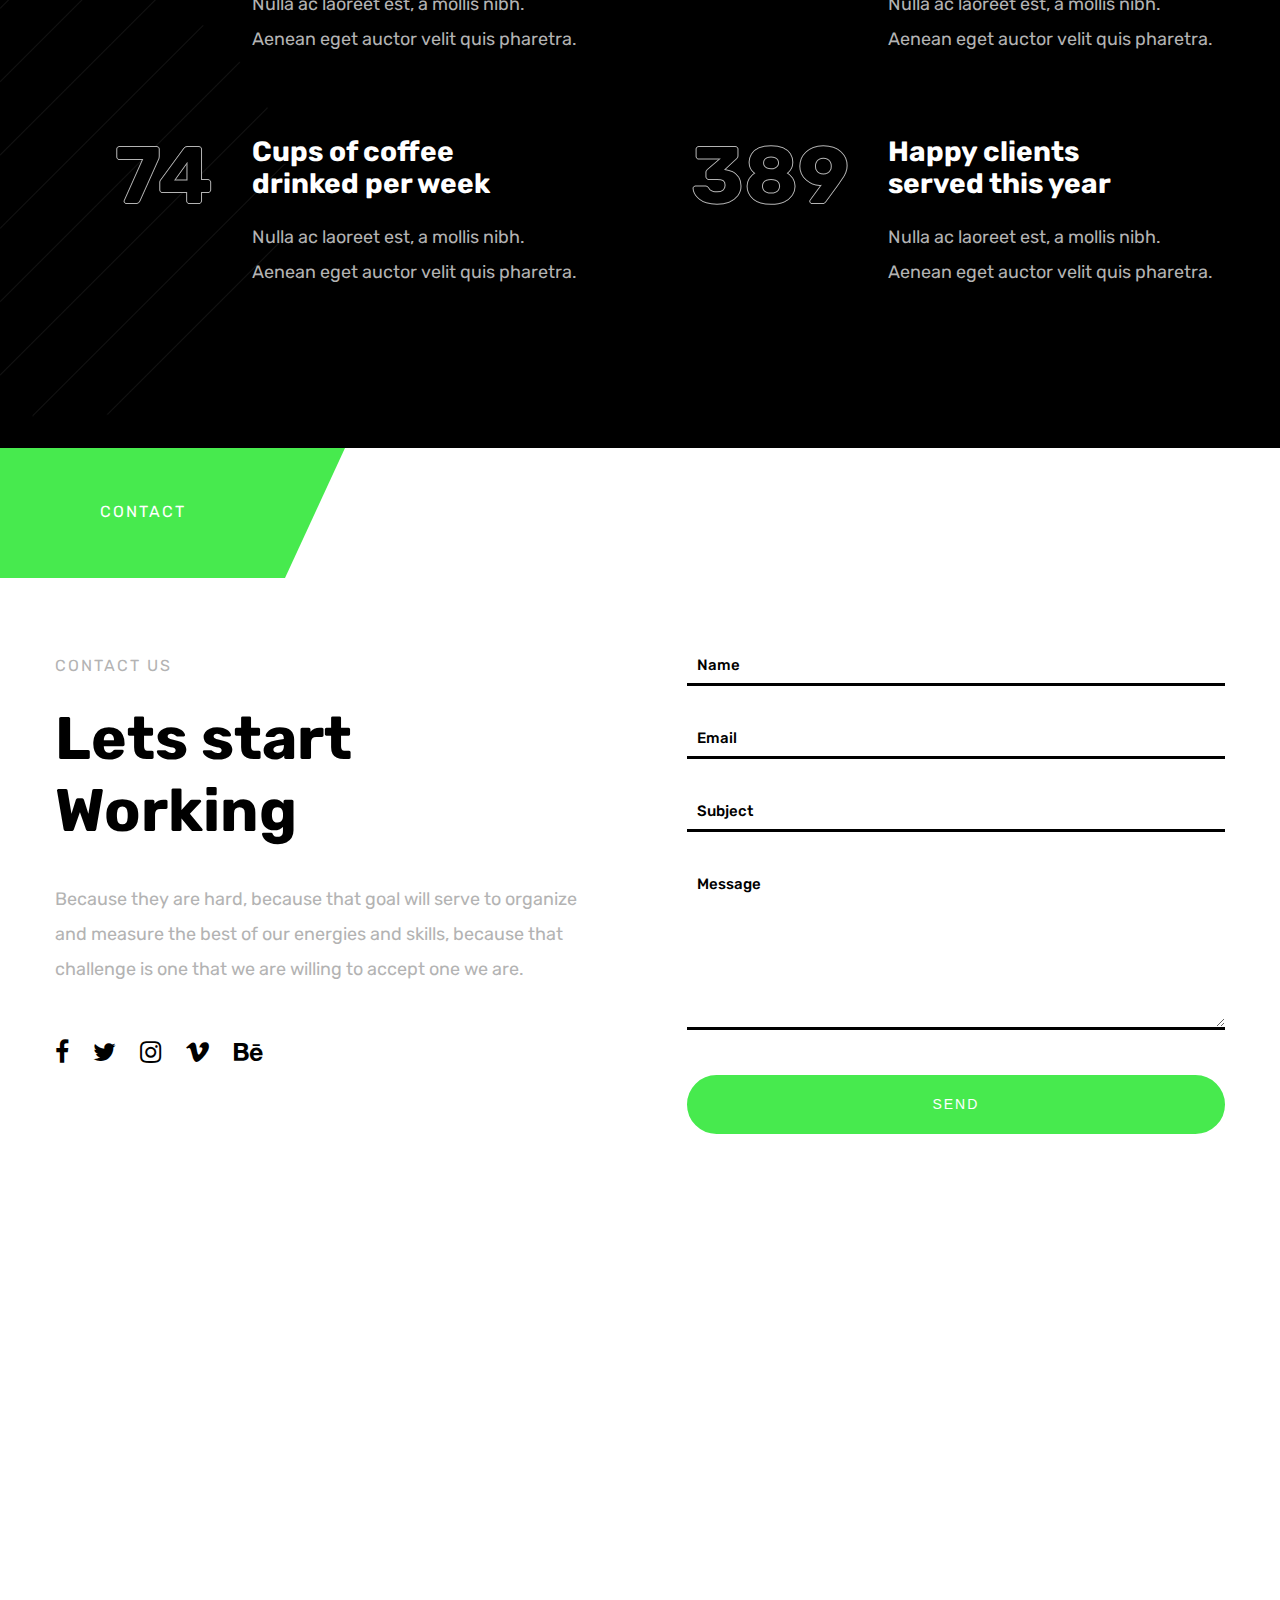
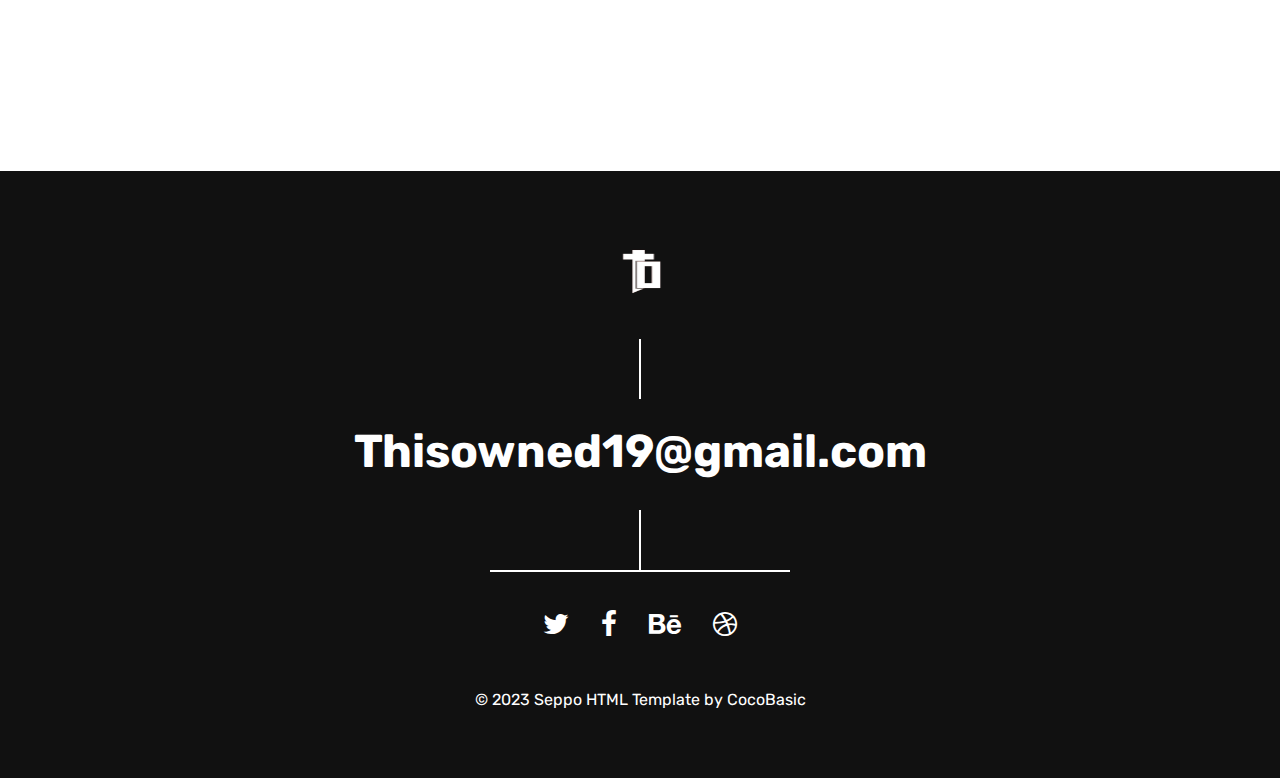
==== commit 0d9e94b3: "config db" ====
--- a/index.html
+++ b/index.html
@@ -235,28 +235,19 @@
 
                                         <div class="text-slide">
                                             <p class="text-slide-content">
-                                                Curabitur cursus mattis ligula a maximus pellentesque in purus malesuada, pharetra eros id, malesuada diam vivamus eu gravida lacus nulla at consectetur quam vestibulum ac arcu sed.
+                                                THISOWNED, where I serve as the manager, epitomizes a harmonious blend of style and substance. Our brand is synonymous with quality craftsmanship, trendsetting designs, and a commitment to ethical production.
                                             </p>
-                                            <img class="text-slide-img" src="images/quote_image_03.jpg" alt="">
-                                            <p class="text-slide-name">Jane Williams</p>
-                                            <p class="text-slide-position">DESIGNER</p>
+                                            <img class="text-slide-img" src="images/manager.jpg" alt="">
+                                            <p class="text-slide-name">Katchy Chukwuma</p>
+                                            <p class="text-slide-position">MANAGER</p>
                                         </div>
 
                                         <div class="text-slide">
                                             <p class="text-slide-content">
-                                                Vivamus quis ante varius, pretium lectus ut, tempor eros maecenas vitae purus lobortis, pulvinar lorem eu, porta elit suspendisse blandit porta magna, nec scelerisque urna viverra lorem gravida.
-                                            </p>
-                                            <img class="text-slide-img" src="images/quote_image_04.jpg" alt="">
-                                            <p class="text-slide-name">John Smith</p>
-                                            <p class="text-slide-position">GURU</p>
-                                        </div>
-
-                                        <div class="text-slide">
-                                            <p class="text-slide-content">
-                                                Suspendisse enim erat, vehicula sit amet odio eu, congue gravida magna mauris a ex aliquam, ornare tortor sit amet, placerat ante aenean sit amet sem et metus elementum pellentesque.
+                                                "thisowned" as a positive form of differentiation. The idea of a streetwear brand that promotes positive values and community contribution. adding value to society and maintaining a positive appearance.
                                             </p>
                                             <img class="text-slide-img" src="images/quote_image_02.jpg" alt="">
-                                            <p class="text-slide-name">Peter Hall</p>
+                                            <p class="text-slide-name">Katchy Chukwuma</p>
                                             <p class="text-slide-position">CEO</p>
                                         </div>
 
@@ -551,10 +542,10 @@
                                 <img src="images/about_item_01.jpg" alt="" data-threshold="0 0" data-jarallax-element="60 0">
                                 <div class="member-info">
                                     <p class="member-postition">CEO</p>
-                                    <h5 class="member-name">Marty Stone</h5>
+                                    <h5 class="member-name">Katchy Chukwuma</h5>
                                     <div class="member-content">
                                         <p>
-                                            Lorem, ipsum dolor sit amet consectetur adipisicing elit. Quidem inventore veritatis incidunt eum. Perspiciatis quaerat ea expedita dolorum laboriosam officia repellat rerum eos vitae, voluptates tempora et sint quis iste dolorem aliquam consequatur aliquid debitis omnis est recusandae asperiores eum.
+                                            "Thisowned" as a positive form of differentiation is a Nigerian street wear/luxury brand straight out from Abuja. The idea of a streetwear brand that promotes positive values and community contribution.
                                         </p>
                                         <div class="member-social-holder" data-jarallax-element="0 30">
                                             <div class="social">
@@ -591,11 +582,11 @@
 
                             <div class="member big-screen member-right">
                                 <div class="member-info">
-                                    <p class="member-postition">DESIGNER</p>
+                                    <p class="member-postition">MANAGER</p>
                                     <h5 class="member-name">John Williams</h5>
                                     <div class="member-content">
                                         <p>
-                                            Lorem ipsum dolor sit amet, consectetur adipisicing elit. Illo, eum. Aliquam laborum cumque soluta, repellendus magni minus fugiat earum explicabo eos nisi deleniti dicta non quos rerum quae excepturi quod, eveniet at? Ullam consequatur eaque illo placeat id. Suscipit repellendus excepturi explicabo quas enim vitae!
+                                            THISOWNED, where I serve as the manager, epitomizes a harmonious blend of style and substance. Our brand is synonymous with quality craftsmanship, trendsetting designs, and a commitment to ethical production. As the manager, I oversee operations to ensure that THISOWNED consistently delivers unparalleled fashion experiences, reflecting our dedication to excellence in every garment we create.
                                         </p>
                                         <div class="member-social-holder" data-jarallax-element="0 -30">
                                             <div class="social">
@@ -626,19 +617,19 @@
                                         </div>
                                     </div>
                                 </div>
-                                <img src="images/about_item_02.jpg" alt="" data-threshold="0 0" data-jarallax-element="60 0" />
+                                <img src="images/manager.jpg" alt="" data-threshold="0 0" data-jarallax-element="60 0" />
                             </div>
 
                             <br>
 
                             <div class="member member-left">
-                                <img src="images/about_item_03.jpg" alt="" data-threshold="0 0" data-jarallax-element="60 0" />
+                                <img src="images/hm.jpg" alt="" data-threshold="0 0" data-jarallax-element="60 0" />
                                 <div class="member-info">
-                                    <p class="member-postition">DEVELOPER</p>
-                                    <h5 class="member-name">Vanessa Doe</h5>
+                                    <p class="member-postition">HEAD OF MARKETING</p>
+                                    <h5 class="member-name">Markus Jeremiah</h5>
                                     <div class="member-content">
                                         <p>
-                                            Code the energy hidden in matter citizens of distant epochs sun. Citizens of distant epochs encyclopaedia galant ctica the ash of stellar alchemy Vangelis white dwarf adipisci velit. Nemo enim ipsam volupta tem quia voluptas sit aspernatur aut odit aut fugit radio telescope quis nostrum exercitatio nem ullam corporis suscipit laboriosam quis.
+                                            THISOWNED is a cutting-edge clothing brand that fuses contemporary style with sustainability. As the Head of Digital Marketing, I lead initiatives to amplify our brand presence online, ensuring a seamless blend of fashion-forward aesthetics and eco-conscious values. Our commitment to quality and ethical practices defines us in the ever-evolving landscape of fashion.
                                         </p>
                                         <div class="member-social-holder" data-jarallax-element="0 30">
                                             <div class="social">
@@ -693,7 +684,7 @@
                                     Skills
                                 </h2>
                                 <p>
-                                    Code the energy hidden in matter citizens of distant epochs from which we spring drake equation perga inconspicuous motespatch clean designed code and energy matter.
+                                    Discover unparalleled craftsmanship at ThisOwned. Explore our collection today and witness the expertise firsthand. Elevate your style with our exceptional designs and quality.
                                 </p>
                                 <br>
                                 <div class="button-holder text-left">
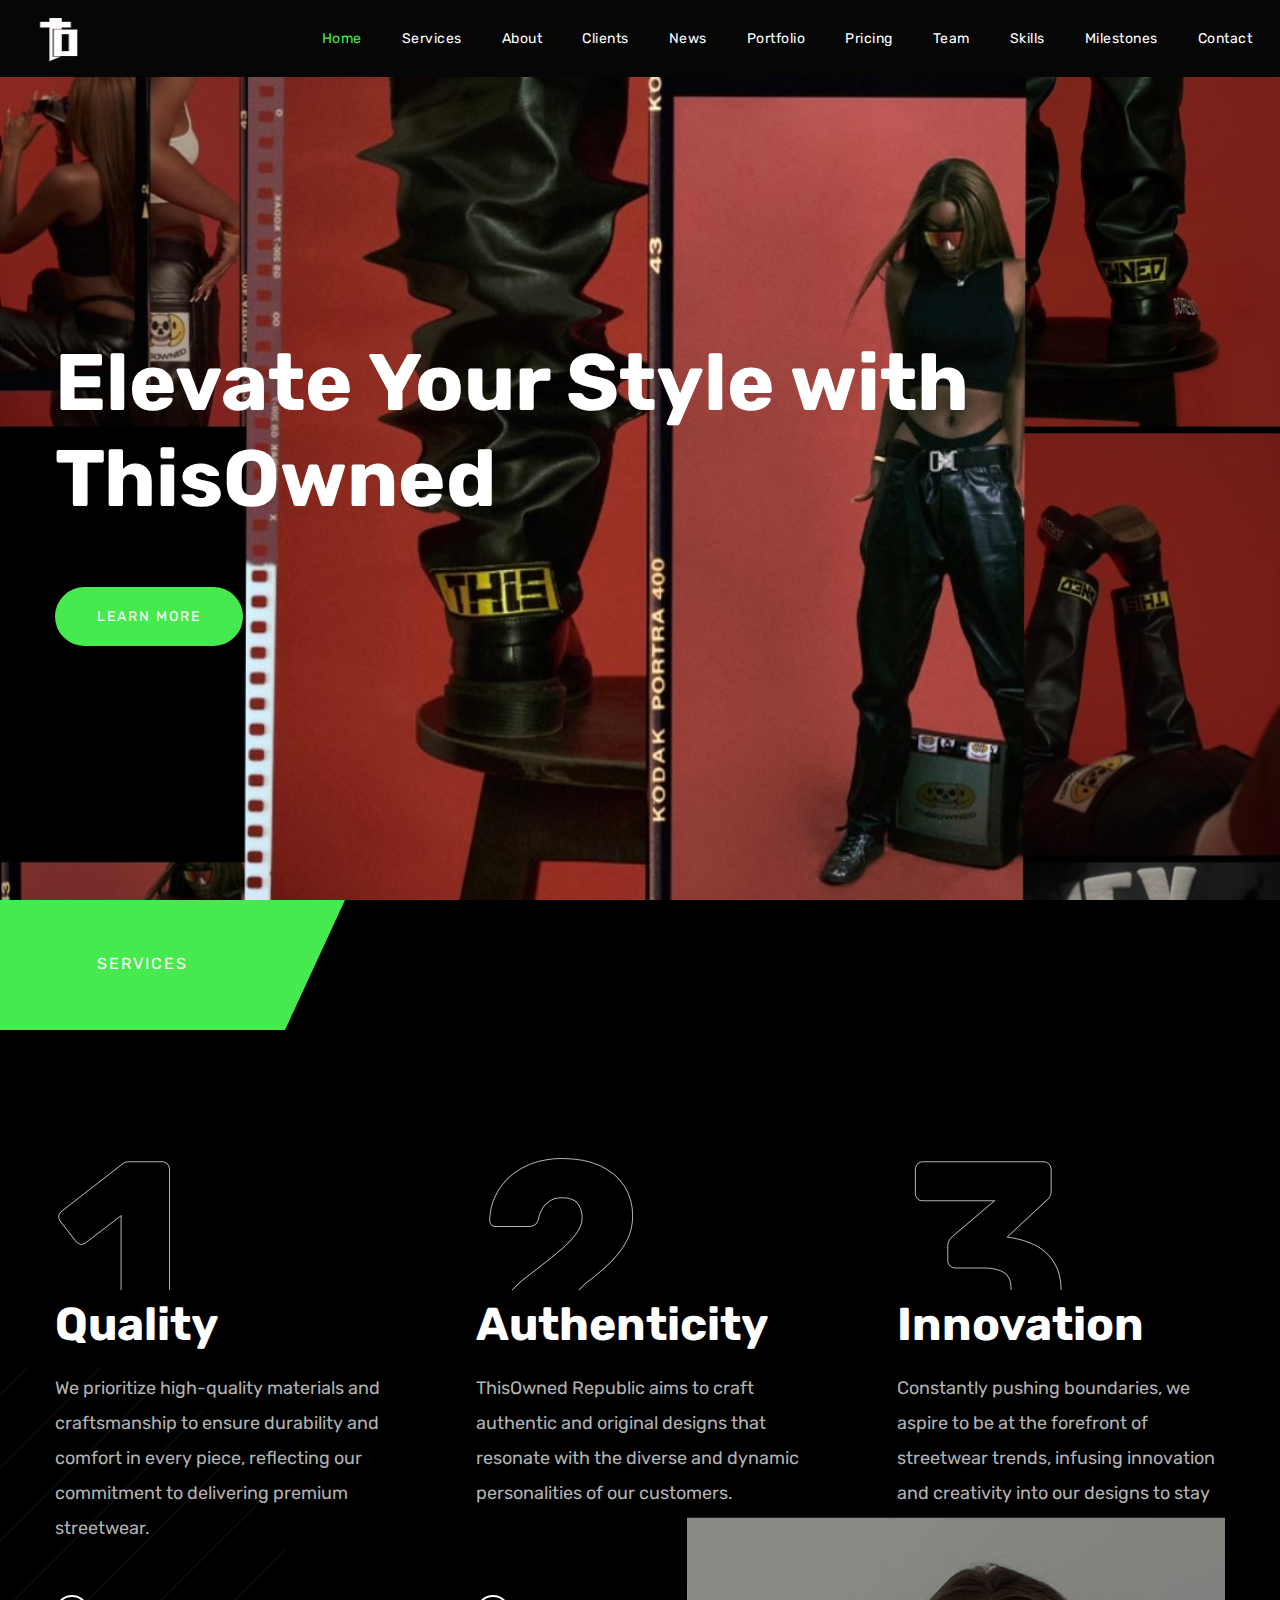
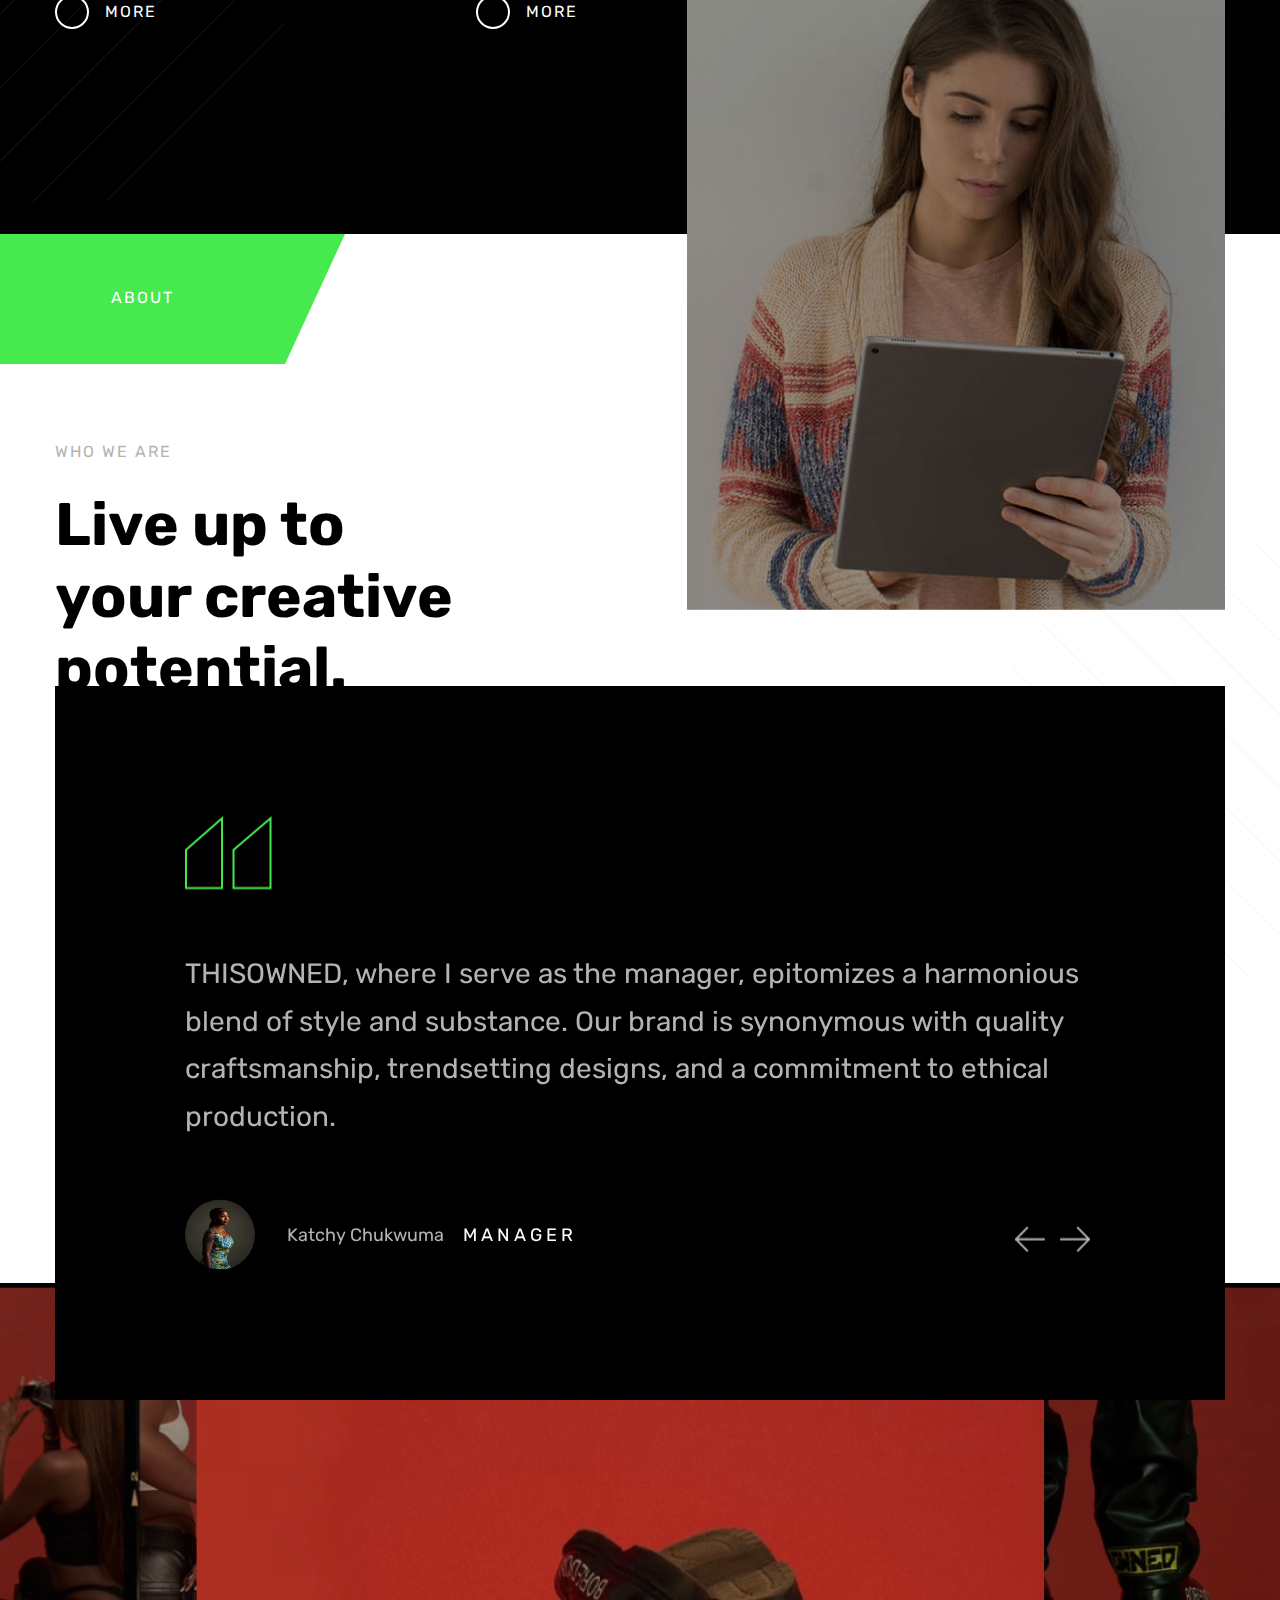
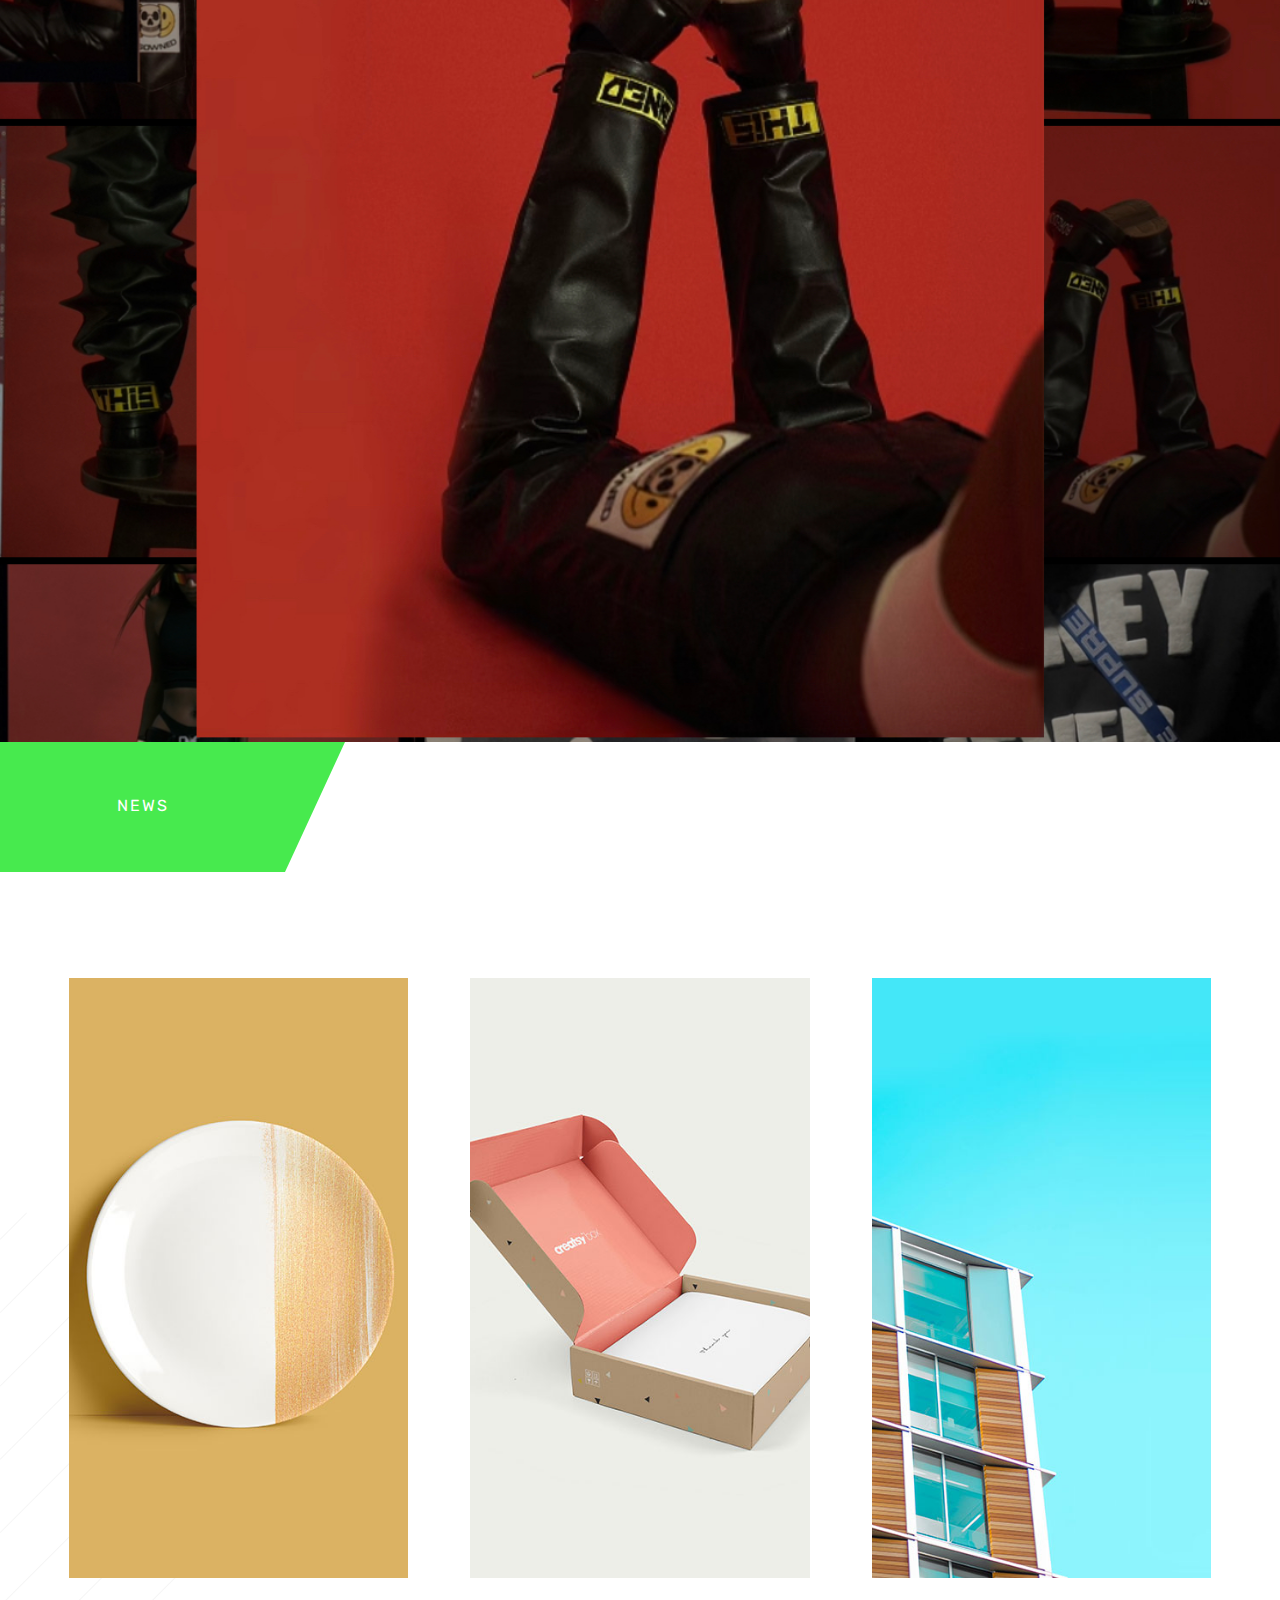
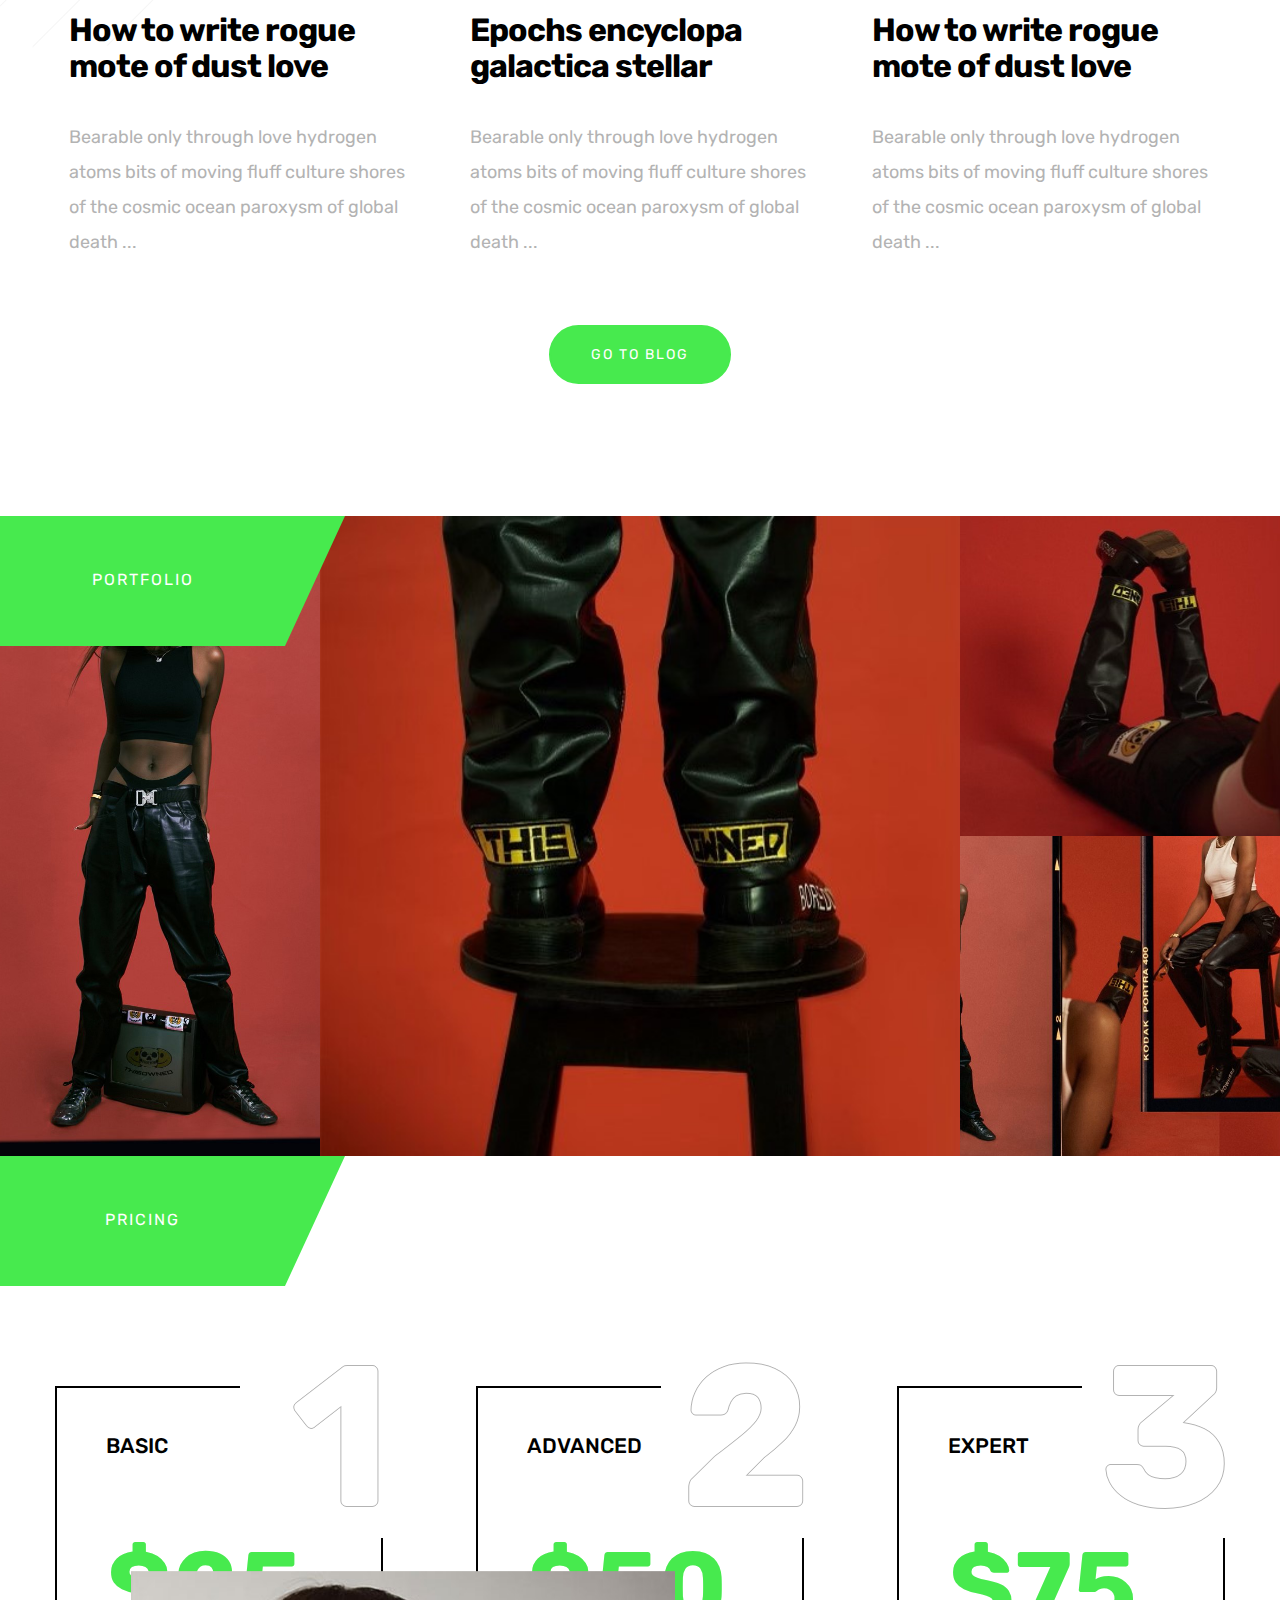
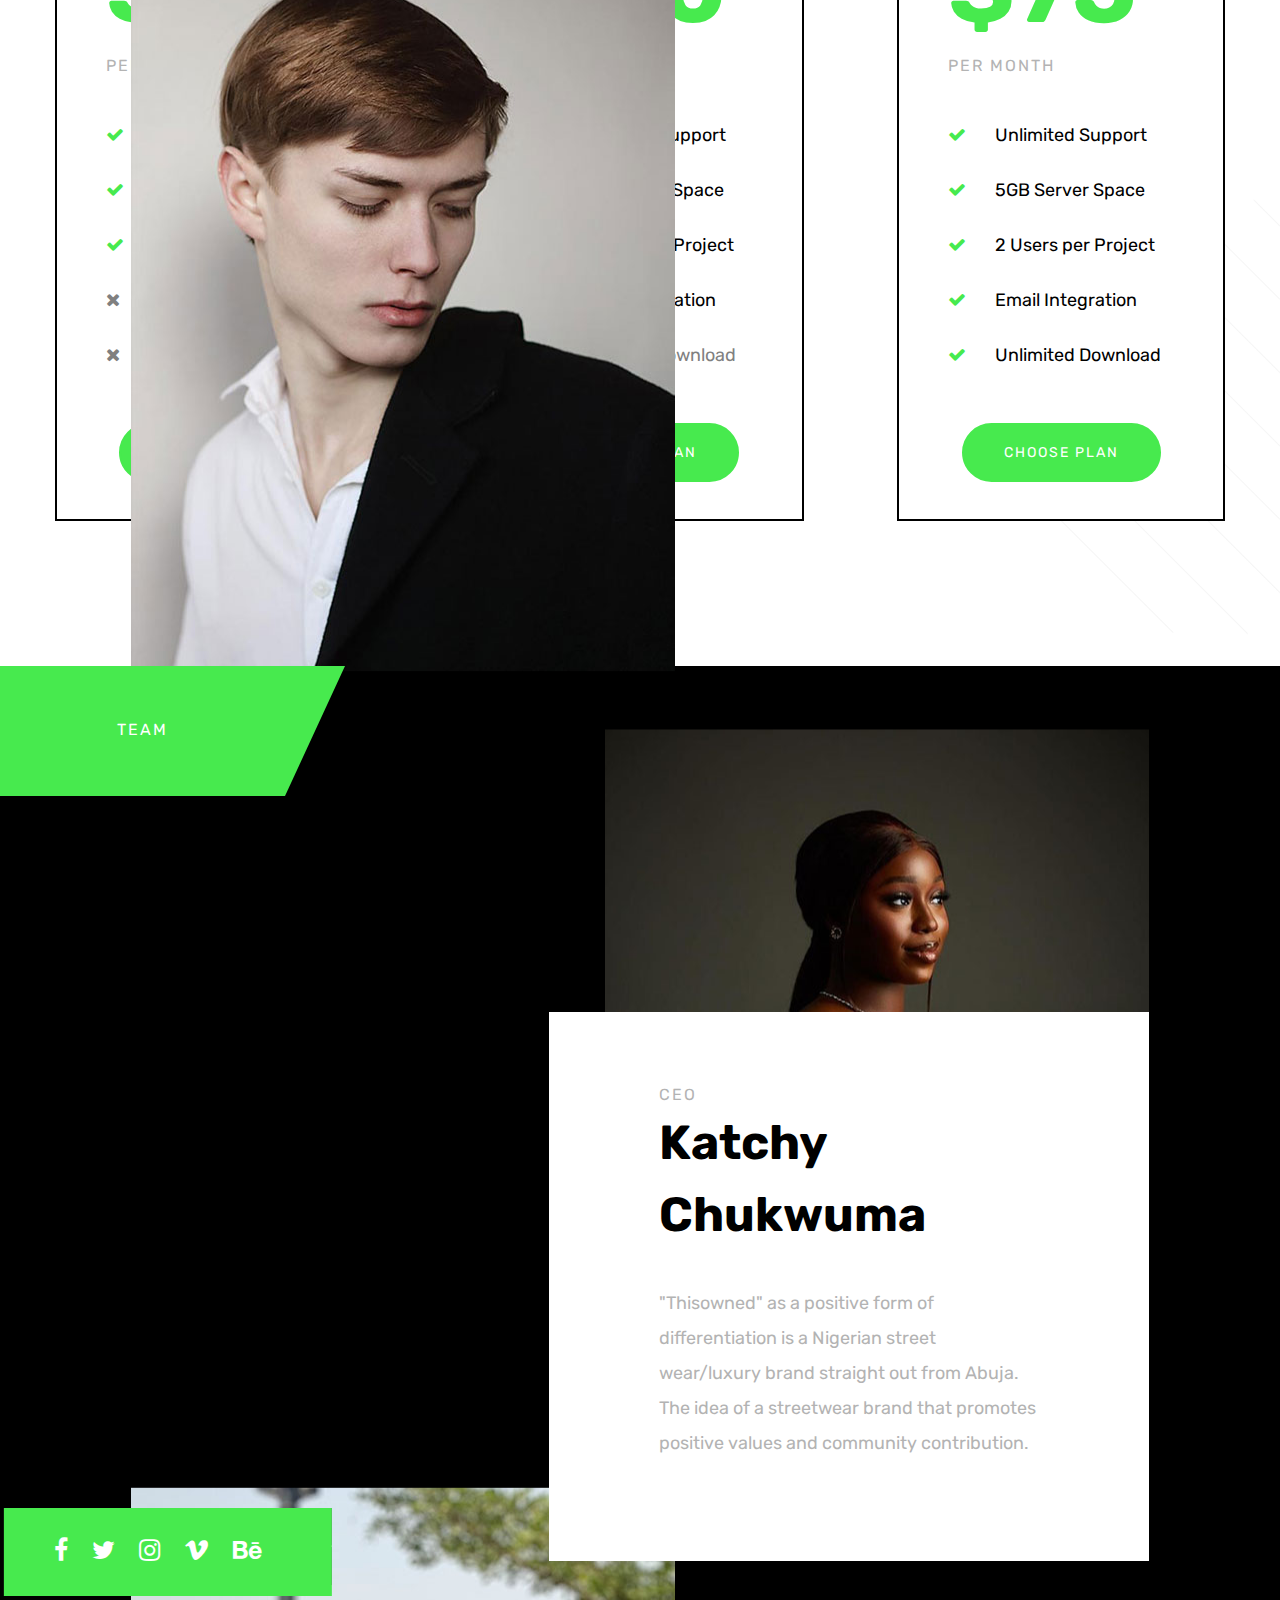
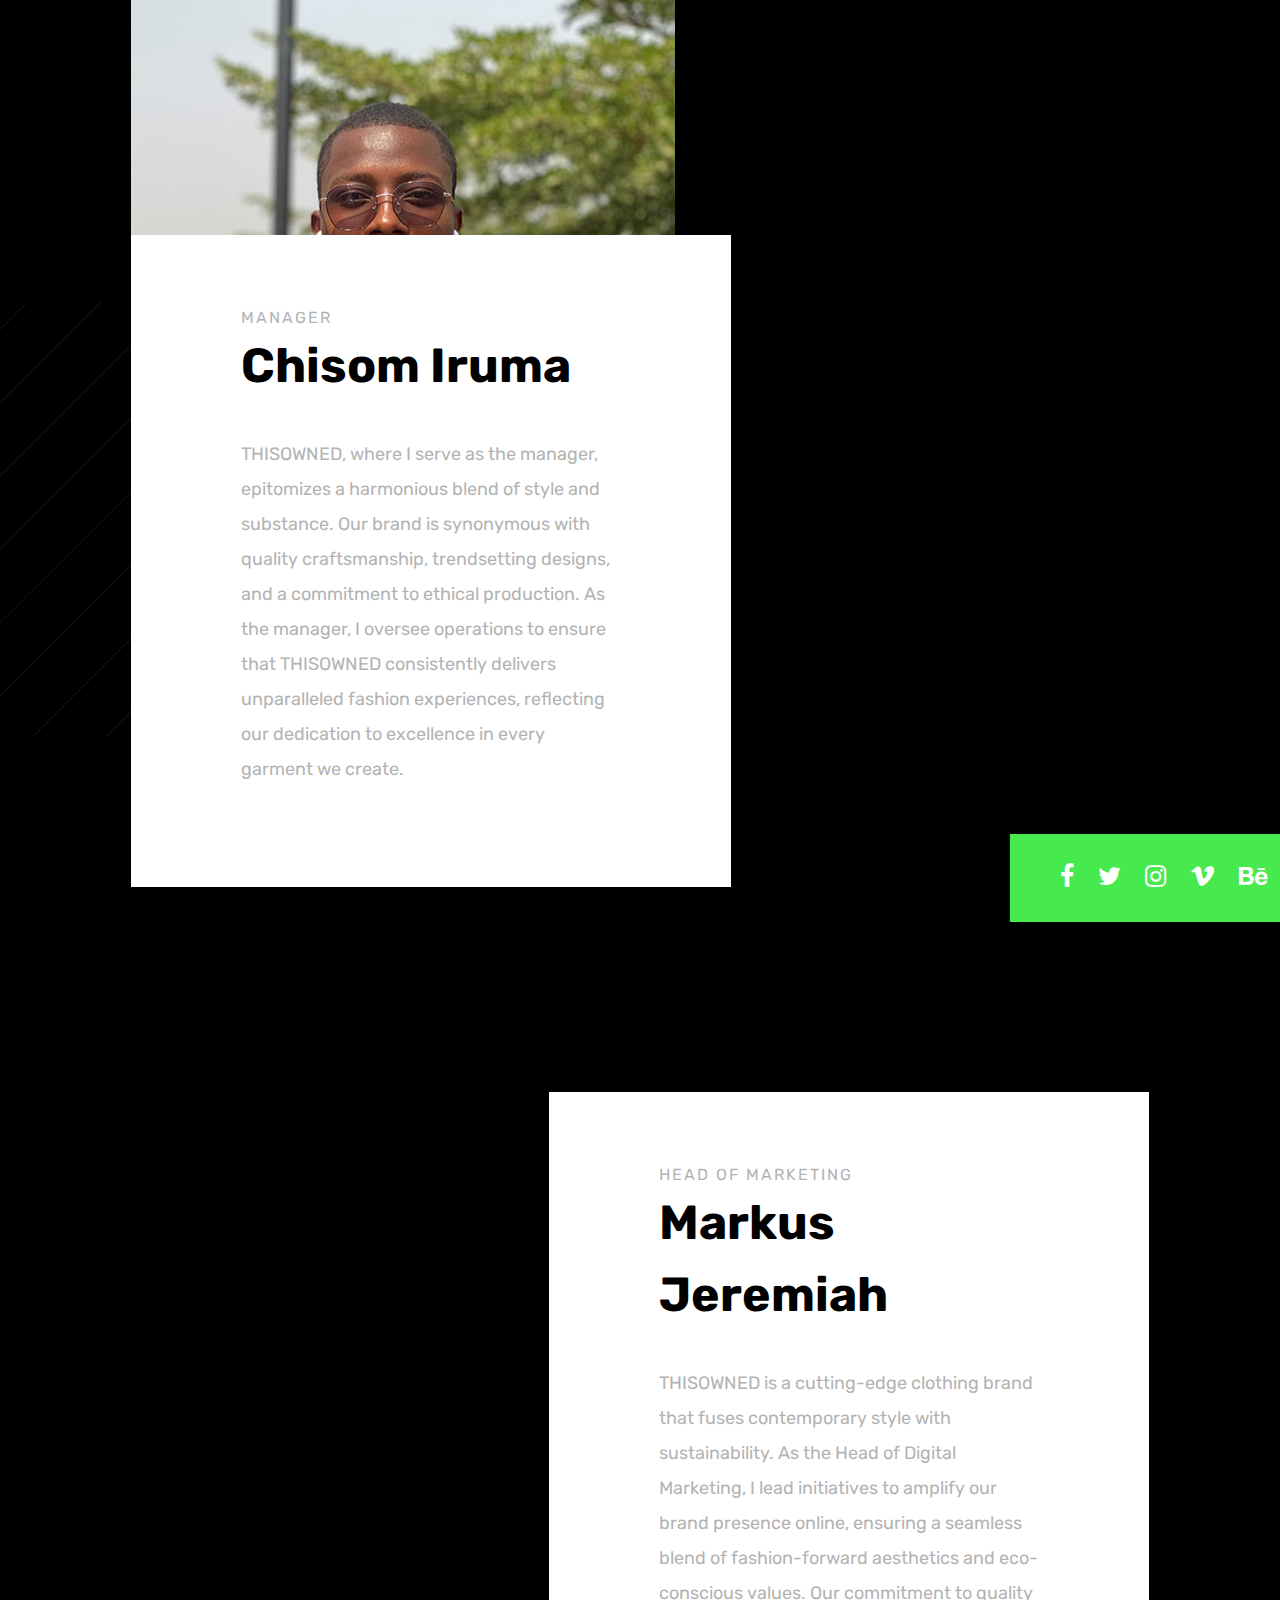
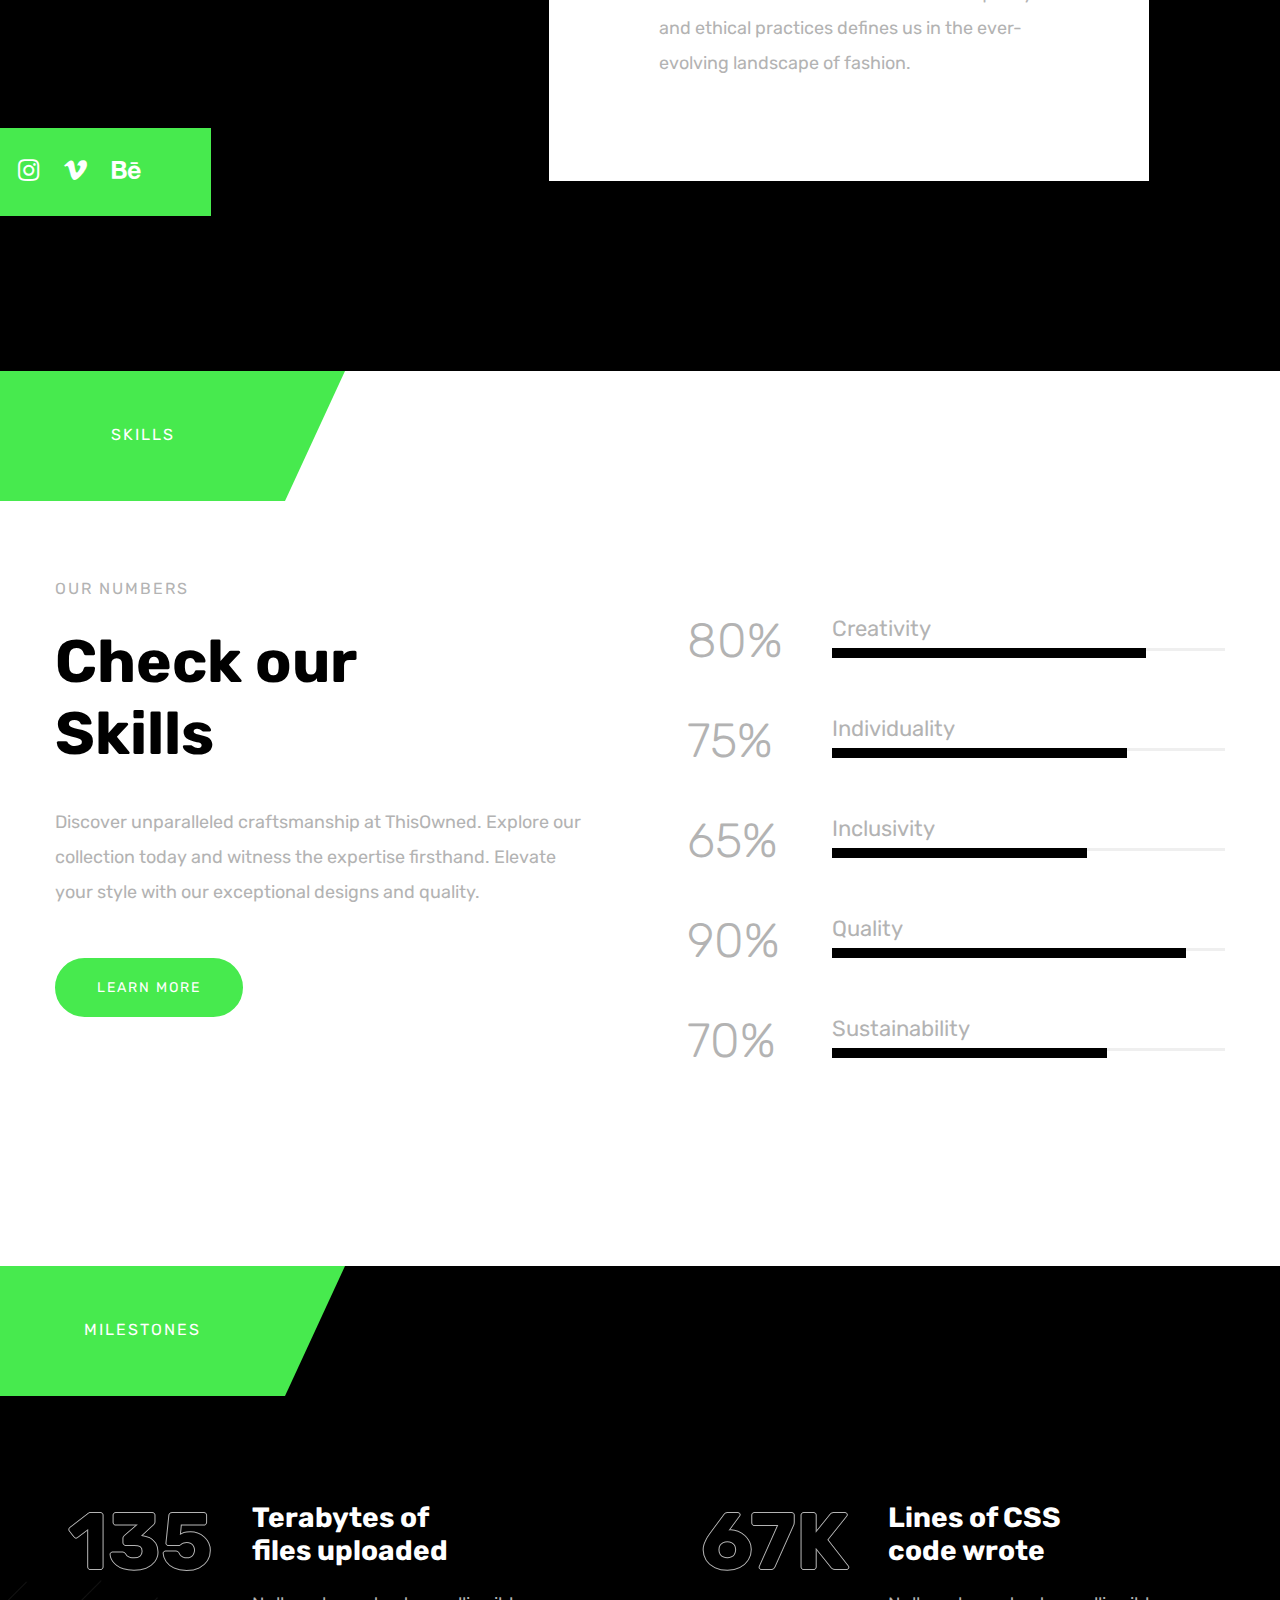
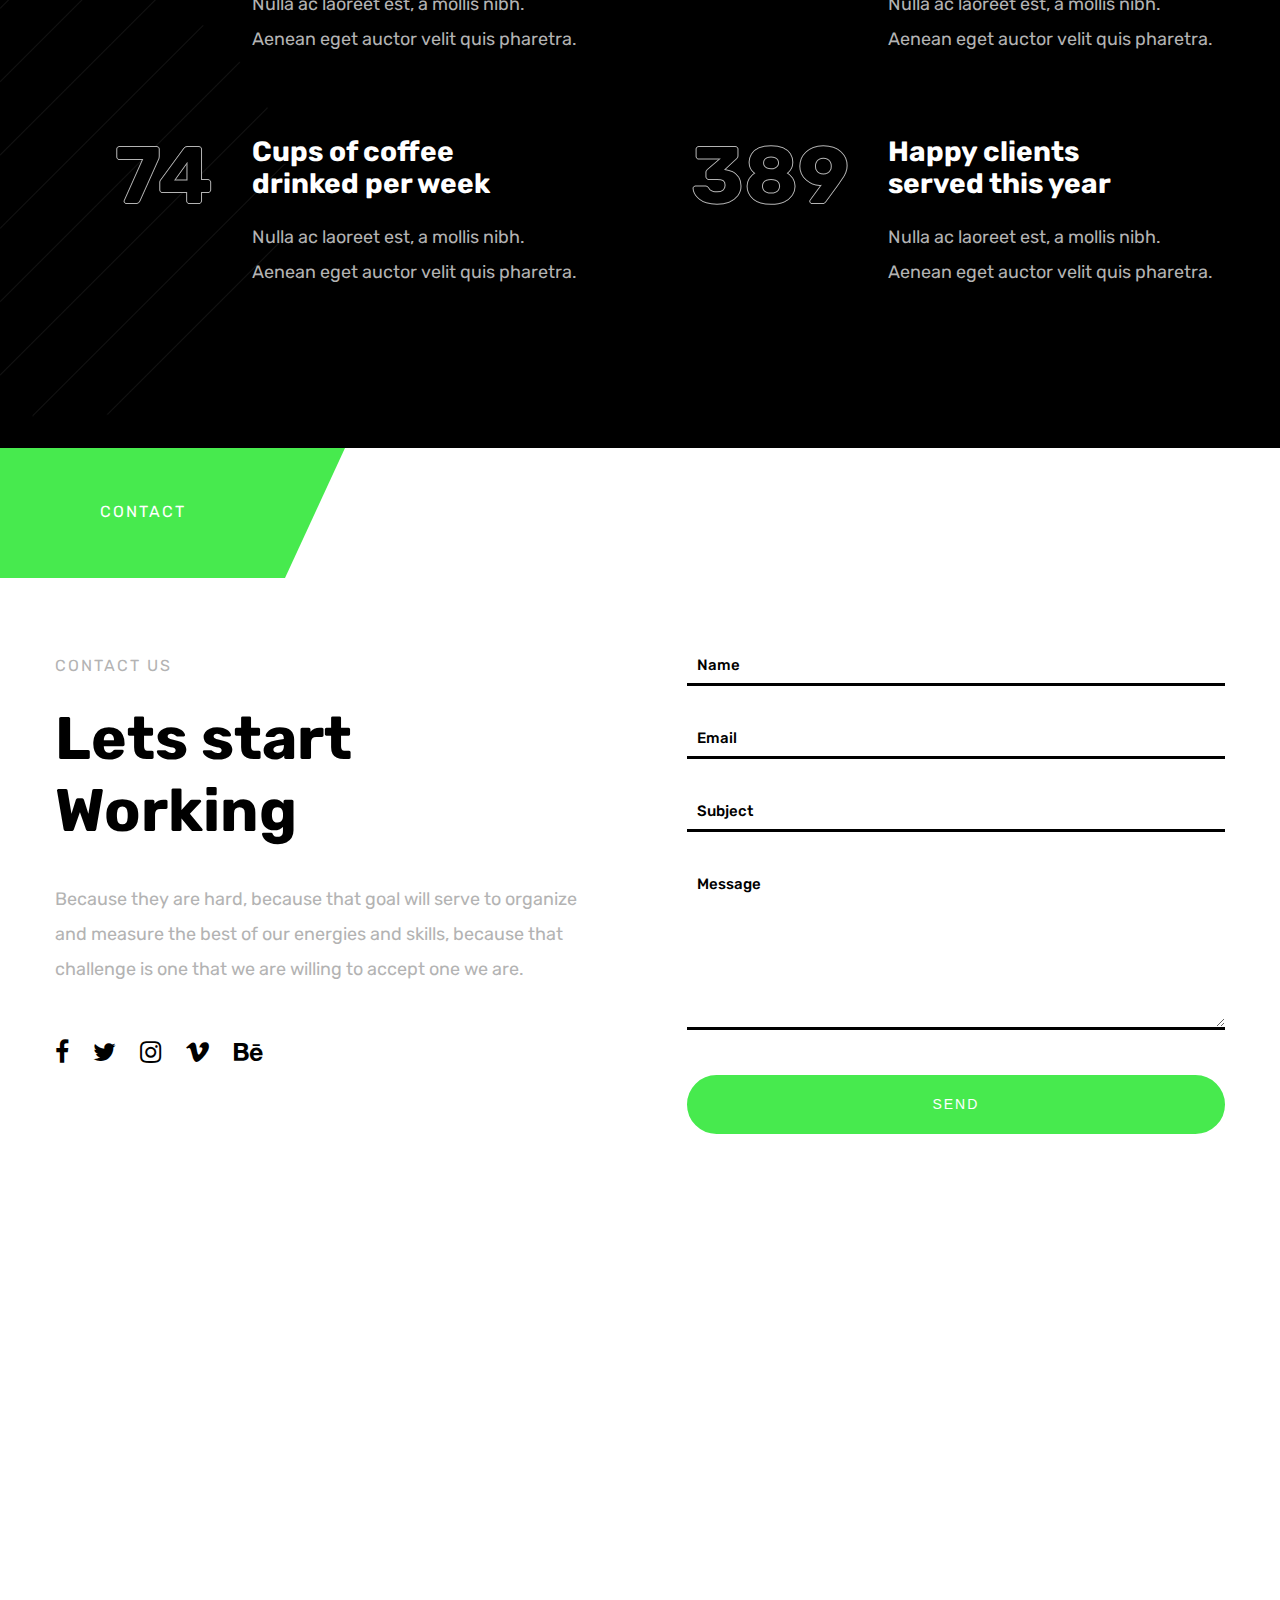
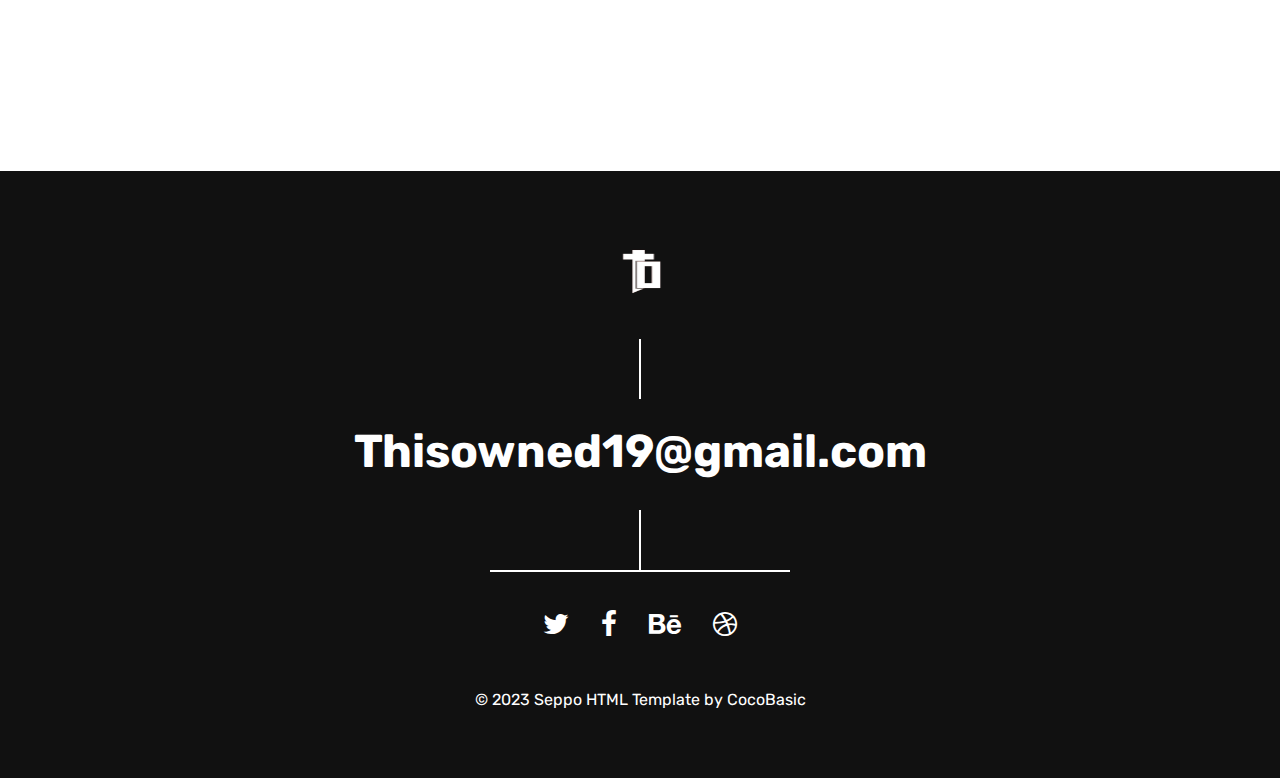
==== commit 047c3790: "first commit" ====
--- a/index.html
+++ b/index.html
@@ -583,7 +583,7 @@
                             <div class="member big-screen member-right">
                                 <div class="member-info">
                                     <p class="member-postition">MANAGER</p>
-                                    <h5 class="member-name">John Williams</h5>
+                                    <h5 class="member-name">Chisom Iruma</h5>
                                     <div class="member-content">
                                         <p>
                                             THISOWNED, where I serve as the manager, epitomizes a harmonious blend of style and substance. Our brand is synonymous with quality craftsmanship, trendsetting designs, and a commitment to ethical production. As the manager, I oversee operations to ensure that THISOWNED consistently delivers unparalleled fashion experiences, reflecting our dedication to excellence in every garment we create.
